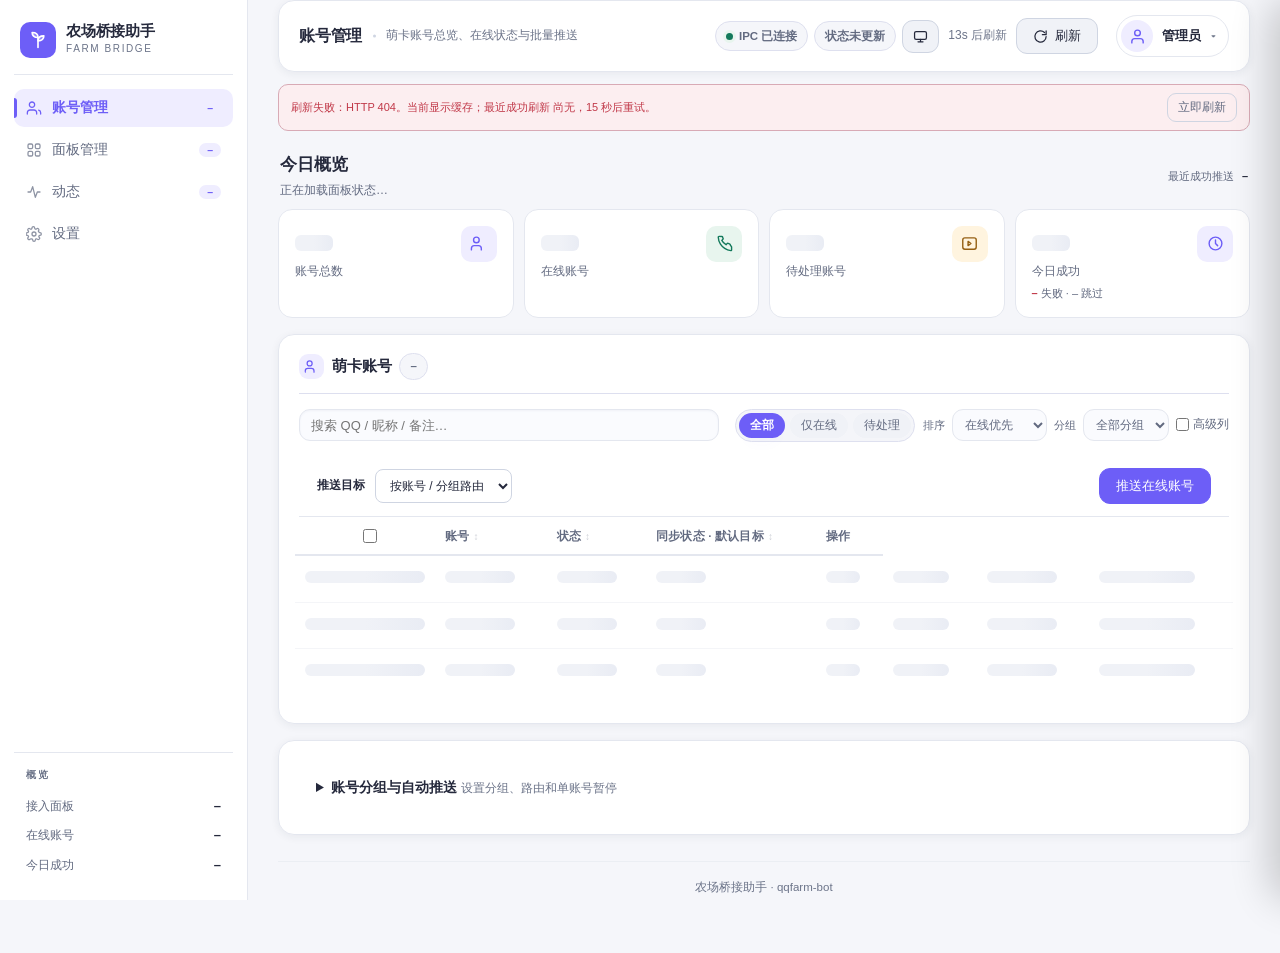
==== web/index.html @ cc26f5da "perf: release v3.8.4 faster bundled admin and deferred rendering" ====
<!DOCTYPE html>
<html lang="zh-CN">
<head>
<meta charset="UTF-8">
<meta name="viewport" content="width=device-width, initial-scale=1.0">
<title>农场桥接助手 · 管理端</title>
<script>
(function () {
  var KEY = 'mengka-admin-theme'
  var saved = localStorage.getItem(KEY) || 'auto'
  var dark = saved === 'dark' || (saved === 'auto' && matchMedia('(prefers-color-scheme: dark)').matches)
  document.documentElement.dataset.theme = dark ? 'dark' : 'light'
  document.documentElement.dataset.mode = saved
})()
</script>
<script>
// Start the first read while the rest of the interface is parsed. Keep failures
// handled until the normal loading UI is ready to display them.
window.__adminInitialState=fetch('api/state?h=60',{cache:'no-store',signal:AbortSignal.timeout(20000)})
 .then(async response=>{if(!response.ok)throw Error('HTTP '+response.status);const data=await response.json();if(data.error)throw Error(data.error);return{data}})
 .catch(error=>({error:error.message}));
</script>
<style>
/* 3.7.24 样式层重构：由 3.7.23 的 724 条规则实例去重合并为 541 条唯一规则，
   级联敏感对已按分段策略保留相对顺序，渲染结果与旧版逐属性一致。 */
:root {--accent:#c7355d; --accent-2:#a92849; --accent-3:#e66085; --violet:#6250d8; --ok:#0d7355; --warn:#8f5c10; --err:#c42f45; --blue:#1b67b0; --accent-glow:rgba(199,53,93,.26); --accent-glow-strong:rgba(199,53,93,.32); --ring:rgba(98,80,216,.55); --on-brand:#fff; --switch-on-knob:#fff; --card-highlight:rgba(255,255,255,.9); --brand-grad:linear-gradient(135deg,#4f7cff,#7c5cff); --brand-glow:rgba(79,124,255,.55); --r:14px; color-scheme:dark; accent-color:var(--accent); --tabbar:0px}
  :root[data-theme='dark'] {--bg:#0b0a10; --bg2:#111017; --card:#16141e; --card2:#1d1a27; --hover:#262231; --line:#2a2635; --line2:#3a3448; --text:#f2eff7; --muted:#a39baf; --faint:#8b8399; --accent:#ff6b8f; --accent-2:#e94f78; --accent-3:#ffa3b8; --violet:#9c8cff; --ok:#38d6a4; --warn:#f2b45c; --err:#ff6678; --blue:#5aa9ff; --accent-soft:rgba(255,107,143,.14); --violet-soft:rgba(156,140,255,.14); --ok-soft:rgba(56,214,164,.13); --warn-soft:rgba(242,180,92,.14); --err-soft:rgba(255,102,120,.13); --blue-soft:rgba(90,169,255,.13); --row-hover:rgba(255,255,255,.03); --head-glow1:rgba(255,107,143,.12); --head-glow2:rgba(156,140,255,.10); --accent-glow:rgba(255,107,143,.35); --accent-glow-strong:rgba(255,107,143,.42); --ring:rgba(156,140,255,.55); --on-brand:#1a1018; --switch-on-knob:#1a1018; --card-highlight:rgba(255,255,255,.05); --card-grad:linear-gradient(180deg,#1a1824 0,var(--card) 130px); --shadow:0 1px 0 rgba(255,255,255,.04) inset, 0 22px 48px -26px rgba(0,0,0,.85); --avatar-shadow:0 2px 10px rgba(0,0,0,.4); color-scheme:dark}
  :root[data-theme='light'] {--bg:#f7f3f4; --bg2:#fff; --card:#fff; --card2:#f4eff1; --hover:#ede6ea; --line:#e9e1e5; --line2:#d9ced3; --text:#27222d; --muted:#625a69; --faint:#706876; --accent:#c7355d; --accent-2:#a92849; --accent-3:#e66085; --violet:#6250d8; --ok:#0d7355; --warn:#8f5c10; --err:#c42f45; --blue:#1b67b0; --accent-soft:rgba(199,53,93,.10); --violet-soft:rgba(98,80,216,.10); --ok-soft:rgba(13,115,85,.11); --warn-soft:rgba(143,92,16,.13); --err-soft:rgba(196,47,69,.10); --blue-soft:rgba(27,103,176,.10); --row-hover:rgba(39,34,45,.028); --head-glow1:rgba(199,53,93,.075); --head-glow2:rgba(98,80,216,.065); --accent-glow:rgba(199,53,93,.26); --accent-glow-strong:rgba(199,53,93,.32); --ring:rgba(98,80,216,.55); --on-brand:#fff; --switch-on-knob:#fff; --card-highlight:rgba(255,255,255,.9); --card-grad:linear-gradient(180deg,#fff 0,#fdfbfc 100%); --shadow:0 1px 2px rgba(52,32,44,.05), 0 18px 42px -24px rgba(52,32,44,.30); --avatar-shadow:0 2px 8px rgba(77,51,66,.18); color-scheme:light}
  * {box-sizing:border-box; margin:0; padding:0}
  body {background:radial-gradient(1100px 560px at 92% -12%, var(--head-glow1), transparent 62%),
      radial-gradient(860px 480px at -10% 0%, var(--head-glow2), transparent 58%),
      linear-gradient(180deg, var(--bg) 0%, color-mix(in srgb, var(--bg) 72%, var(--bg2)) 60%, var(--bg2) 150%); color:var(--text); font:14px/1.65 -apple-system,"PingFang SC","Microsoft YaHei","Segoe UI",sans-serif; min-height:100vh; transition:background .25s, color .25s; letter-spacing:0; font-family:"Inter","SF Pro Text",-apple-system,BlinkMacSystemFont,"PingFang SC","Microsoft YaHei","Segoe UI",sans-serif; -webkit-font-smoothing:antialiased; text-rendering:optimizeLegibility; overflow-x:clip}
  ::-webkit-scrollbar {width:9px; height:9px}
  ::-webkit-scrollbar-thumb {background:var(--line2); border-radius:999px; border:2px solid var(--bg)}
  :focus-visible {outline:2px solid var(--violet); outline-offset:2px; border-radius:6px; outline-color:var(--ring)}
  .wrap {max-width:1180px; margin:0 auto; padding:0 22px 40px}
  html {scroll-behavior:smooth}
@keyframes rise { from { opacity:0; transform:translateY(10px);} to {opacity:1; transform:none;} }


  header {animation:rise .4s ease both; display:flex; align-items:center; gap:14px; flex-wrap:wrap; position:relative; top:0; z-index:20; margin:0 -22px; padding:13px 22px; background:color-mix(in srgb, var(--bg) 78%, transparent); backdrop-filter:blur(12px); -webkit-backdrop-filter:blur(12px); border-bottom:1px solid var(--line); min-height:72px}
  .stat {animation:rise .45s ease both; background:linear-gradient(160deg,var(--card),var(--bg2)); border:1px solid var(--line); border-radius:var(--r); padding:15px 18px; display:flex; align-items:center; gap:13px; transition:transform .15s,border-color .15s,box-shadow .15s}
  .stat:nth-child(1) {animation-delay:.05s}
  .stat:nth-child(2) {animation-delay:.12s}
  .stat:nth-child(3) {animation-delay:.19s}
  .stat:nth-child(4) {animation-delay:.26s}
  .logo {width:44px; height:44px; border-radius:13px; flex:none; background:var(--brand-grad); display:grid; place-items:center; color:var(--on-brand); box-shadow:inset 0 1px 0 rgba(255,255,255,.22), 0 6px 18px var(--brand-glow); position:relative}
  .logo svg {width:24px; height:24px}
  .title-block {flex:1; min-width:220px}
  .title-block h1 {font-size:19px; font-weight:700; display:flex; align-items:center; gap:9px; flex-wrap:wrap; letter-spacing:.2px}
  .title-block .sub {color:var(--muted); font-size:12px; margin-top:1px}
  .badge {font-size:11.5px; font-weight:600; padding:3px 10px; border-radius:999px; background:color-mix(in srgb, var(--card2) 66%, transparent); border:1px solid var(--line); color:var(--muted); display:inline-flex; align-items:center; gap:6px; border-color:color-mix(in srgb,var(--line2) 72%,transparent)}
  .dot {width:7px; height:7px; border-radius:50%; flex:none}
  .dot.on {background:var(--ok); box-shadow:0 0 0 3px var(--ok-soft)}
  .dot.off {background:var(--err); box-shadow:0 0 0 3px var(--err-soft)}
  .dot.mid {background:var(--warn); box-shadow:0 0 0 3px var(--warn-soft)}
  .head-actions {display:flex; gap:9px; align-items:center; flex-wrap:wrap; margin-left:auto}
  .countdown {color:var(--faint); font-size:12px; min-width:56px; text-align:right; font-variant-numeric:tabular-nums}
  .updated {color:var(--faint); font-size:11.5px; font-weight:400}
  .push-stat {font-size:11.5px; font-weight:600; color:var(--ok); background:var(--ok-soft); border-radius:999px; padding:2px 9px}
  .push-stat.has-err {color:var(--warn); background:var(--warn-soft)}
  .btn {display:inline-flex; align-items:center; gap:7px; background:var(--card2); color:var(--text); border:1px solid var(--line2); border-radius:10px; padding:8px 15px; cursor:pointer; font-size:13px; font-weight:500; transition:border-color .15s,background .15s,transform .05s; text-decoration:none}
  .btn:hover {border-color:var(--accent); background:var(--hover)}
  .btn:active {transform:translateY(1px)}
  .btn:disabled {opacity:.45; cursor:not-allowed}
  .btn.primary {background:linear-gradient(135deg, var(--accent), var(--accent-2)); border-color:transparent; color:var(--on-brand); box-shadow:inset 0 1px 0 rgba(255,255,255,.20), 0 6px 18px var(--accent-glow)}
  .btn.primary:hover {filter:brightness(1.06)}
  .btn.icon-only {padding:8px 10px}
  .btn svg {width:15px; height:15px; flex:none}
  .spin {display:inline-block; animation:rot 1s linear infinite}
@keyframes rot { to{transform:rotate(360deg);} }


  .stats {display:flex; grid-template-columns:repeat(4,1fr); gap:0; margin-top:6px; align-items:stretch; background:var(--card); border:1px solid var(--line); border-radius:var(--r); box-shadow:var(--shadow); padding:4px; overflow:hidden}
  .stat:hover {transform:translateY(-2px); border-color:var(--line2); box-shadow:var(--shadow)}
  .stat .ico {width:34px; height:34px; border-radius:10px; display:grid; place-items:center; flex:none; transition:transform .18s ease}
  .stat .ico svg {width:17px; height:17px}
  .ico.rose {background:linear-gradient(135deg, var(--accent-soft), color-mix(in srgb, var(--accent) 4%, transparent)); color:var(--accent)}
  .ico.violet {background:linear-gradient(135deg, var(--violet-soft), color-mix(in srgb, var(--violet) 4%, transparent)); color:var(--violet)}
  .ico.green {background:linear-gradient(135deg, var(--ok-soft), color-mix(in srgb, var(--ok) 4%, transparent)); color:var(--ok)}
  .ico.amber {background:linear-gradient(135deg, var(--warn-soft), color-mix(in srgb, var(--warn) 4%, transparent)); color:var(--warn)}
  .stat .num {font-size:22px; font-weight:700; line-height:1.2; font-variant-numeric:tabular-nums; letter-spacing:-.5px}
  .stat .num:empty::before {content:""; display:inline-block; width:38px; height:16px; border-radius:6px; vertical-align:middle; background:linear-gradient(90deg,var(--card2) 25%,var(--hover) 50%,var(--card2) 75%); background-size:200% 100%; animation:shine 1.2s infinite}
  .stat .lbl {color:var(--muted); font-size:11.5px}
  .stat .body {flex:1; min-width:0}
  .donut {--size:42px; position:relative; width:var(--size); height:var(--size); flex:none}
  .donut svg {width:var(--size); height:var(--size); transform:rotate(-90deg)}
  .donut circle {fill:none; stroke-width:5}
  .donut .ring {stroke:var(--line)}
  .donut .val {stroke:var(--ok); stroke-linecap:round; transition:stroke-dashoffset .6s ease}
  .donut .pct {position:absolute; inset:0; display:grid; place-items:center; font-size:10.5px; font-weight:700}
  .tabs {display:flex; gap:6px; margin:20px 0 18px; background:var(--card2); padding:5px; border-radius:13px; border:1px solid var(--line); overflow-x:auto; position:sticky; top:0; z-index:15; box-shadow:0 8px 20px color-mix(in srgb,var(--bg) 72%,transparent)}
  .tab {flex:1; min-width:112px; display:inline-flex; align-items:center; justify-content:center; gap:8px; padding:9px 14px; border-radius:10px; cursor:pointer; color:var(--muted); font-size:13.5px; font-weight:500; border:none; background:transparent; white-space:nowrap; transition:.15s}
  .tab:hover {color:var(--text); background:color-mix(in srgb, var(--card) 58%, transparent)}
  .tab.active {background:var(--card); color:var(--accent); font-weight:600; box-shadow:0 1px 2px rgba(0,0,0,.06), 0 10px 20px -12px var(--accent-glow)}
  .tab .cnt {font-size:11px; background:var(--accent-soft); color:var(--accent); border-radius:999px; padding:0 7px; font-weight:700}
  .tab-panel {display:none; min-height:240px}
  .tab-panel.active {display:block; animation:rise .3s ease both}
  .tab-panel .stats {margin-top:0; margin-bottom:16px}
  .panel-grid {display:grid; grid-template-columns:repeat(auto-fill,minmax(360px,1fr)); gap:14px}
  .panel-card {border:1px solid var(--line); border-radius:18px; padding:16px 18px; background:var(--bg2); transition:border-color .15s, box-shadow .15s; position:relative; overflow:hidden}
  .panel-card:hover {box-shadow:var(--shadow)}
  .panel-card.active {border-color:var(--accent); box-shadow:0 0 0 1px var(--accent-soft) inset, 0 10px 26px color-mix(in srgb, var(--accent) 12%, transparent)}
  .panel-accs {display:flex; align-items:center; gap:8px; margin-top:11px; min-width:0}
  .panel-accs-label {flex:none; font-size:11px; color:var(--faint); letter-spacing:.02em}
  .panel-accs-scroll {display:flex; gap:6px; overflow-x:auto; min-width:0; padding-bottom:0; scrollbar-width:thin; flex-wrap:wrap; overflow:visible; row-gap:6px}
  .panel-accs-scroll::-webkit-scrollbar {height:4px}
  .panel-accs-scroll .pill {flex:none; white-space:nowrap; max-width:100%; overflow:hidden; text-overflow:ellipsis}
  .panel-actions {margin-top:13px; padding-top:11px; border-top:1px solid color-mix(in srgb,var(--line) 72%,transparent); display:flex; align-items:center; gap:6px; flex-wrap:wrap; row-gap:8px}
  .panel-actions-gap {flex:1}
  .panel-actions .mini-btn.danger:hover {color:var(--err); border-color:var(--err); background:var(--err-soft)}

@media (max-width:640px) {
  .panel-actions-gap {display:none}
  .panel-actions .mini-btn {flex:1 1 auto; justify-content:center}
  .panel-check {margin-left:0; width:100%}
  .panel-accs {align-items:flex-start}
  .panel-accs-label {padding-top:4px}
}

  .diag-item {display:flex; align-items:center; gap:10px; padding:9px 6px; border-bottom:1px solid color-mix(in srgb,var(--line) 55%,transparent); flex-wrap:wrap}
  .diag-item:last-child {border-bottom:none}
  .diag-item .faint {margin-left:auto}
  .card {background:var(--card); border:1px solid var(--line); border-radius:var(--r); padding:18px 20px; box-shadow:var(--shadow)}
  .card+.card {margin-top:16px}
  .card-head {display:flex; align-items:center; justify-content:space-between; gap:10px; margin-bottom:13px; flex-wrap:wrap; padding-bottom:12px; border-bottom:1px solid color-mix(in srgb,var(--line) 68%,transparent)}
  .card-head h2 {font-size:15px; font-weight:600; display:flex; align-items:center; gap:8px; letter-spacing:-.15px}
  .card-head h2 svg {width:16px; height:16px; color:var(--accent)}
  .head-right {display:inline-flex; align-items:center; gap:8px; flex-wrap:wrap}
  .faint {color:var(--faint); font-size:12px}
  .btn-compact {padding:7px 14px}
  .hint {margin-top:12px}
  .hint-row {display:flex; align-items:center; gap:8px; flex-wrap:wrap; margin-top:12px}
  .retry-hint {margin:-4px 0 12px}
  .sub-note {font-size:11px; margin-top:5px}
  .dw-msg {flex:1; min-width:0; word-break:break-all}
  .dw-broadcast {margin-top:8px; width:100%; justify-content:center}
  .diagAct {margin-left:auto}
  .card-head h2 .faint {font-weight:400}
  .table-wrap {overflow-x:auto; margin:0 -4px}
  .account-cards {display:none; flex-direction:column; gap:10px; margin-top:2px}
  .acc-card {border:1px solid var(--line); border-radius:16px; background:var(--bg2); padding:14px 16px}
  .acc-card.online {box-shadow:inset 3px 0 0 var(--ok)}
  .acc-head {display:flex; gap:10px; align-items:flex-start}
  .acc-id {flex:1; min-width:0; display:flex; flex-direction:column; gap:2px}
  .acc-id .nick {font-weight:600; display:flex; align-items:center; gap:7px; flex-wrap:wrap}
  .acc-inst {margin-top:10px; padding-top:9px; border-top:1px dashed var(--line); display:flex; flex-direction:column; gap:7px}
  .acc-row {display:flex; align-items:center; gap:7px; flex-wrap:wrap}
  .acc-row .mini-btn {margin-left:auto}
  .acc-meta {color:var(--faint); font-size:11.5px}
  table {width:100%; border-collapse:collapse; font-size:13px}
  th {text-align:left; padding:10px; color:var(--muted); font-weight:600; font-size:11.5px; white-space:nowrap; border-bottom:1px solid var(--line); letter-spacing:.02em}
  td {padding:12px 10px; border-bottom:1px solid color-mix(in srgb,var(--line) 55%,transparent); white-space:nowrap; vertical-align:middle; border-bottom-color:color-mix(in srgb, var(--line) 42%, transparent)}
  tbody tr {transition:background .15s ease}
  tbody tr:hover {background:color-mix(in srgb, var(--accent) 4%, var(--row-hover))}
  tbody tr:last-child td {border-bottom:none}
  tr.group-online td:first-child {box-shadow:inset 3px 0 0 var(--ok)}
  .qq-copy {cursor:pointer}
  .qq-copy:hover {color:var(--violet)}
  .who {display:flex; align-items:center; gap:10px; cursor:pointer}
  .avatar {width:32px; height:32px; border-radius:10px; flex:none; display:grid; place-items:center; font-weight:700; font-size:13px; color:var(--on-brand); background:linear-gradient(135deg,var(--violet),var(--accent)); box-shadow:var(--avatar-shadow)}
  .who .nick {font-weight:600; line-height:1.3}
  .who .qq {color:var(--faint); font-size:11.5px; font-variant-numeric:tabular-nums}
  .timeline-more {display:flex; justify-content:center; padding:12px 0 2px}
  .drawer-mask {position:fixed; inset:0; background:rgba(18,10,16,.45); opacity:0; pointer-events:none; transition:opacity .2s; z-index:60}
  .drawer-mask.show {opacity:1; pointer-events:auto; backdrop-filter:blur(2px)}
  .drawer {position:fixed; top:0; right:0; height:100%; width:min(430px,94vw); background:var(--card); border-left:1px solid var(--line); box-shadow:-18px 0 40px rgba(0,0,0,.2); transform:translateX(102%); transition:transform .24s cubic-bezier(.2,.8,.3,1); z-index:61; display:flex; flex-direction:column; border-radius:20px 0 0 20px}
  .drawer.show {transform:none}
  .drawer-head {display:flex; gap:11px; align-items:center; padding:16px 18px; border-bottom:1px solid var(--line); background:var(--card2)}
  .drawer-title {min-width:0}
  .drawer-title .nick {font-weight:600; font-size:14.5px; white-space:nowrap; overflow:hidden; text-overflow:ellipsis}
  .drawer-close {margin-left:auto; background:transparent; border:none; color:var(--faint); font-size:14px; cursor:pointer; padding:6px; border-radius:8px}
  .drawer-close:hover {color:var(--text); background:var(--hover)}
  .drawer-body {padding:16px 18px 30px; overflow:auto; flex:1}
  .dw-sec {margin-bottom:18px}
  .dw-sec h3 {font-size:11.5px; color:var(--faint); font-weight:500; margin-bottom:6px; letter-spacing:.04em; display:flex; align-items:center; gap:6px}
  .dw-item {display:flex; align-items:center; gap:8px; padding:8px 0; border-bottom:1px dashed var(--line); font-size:12.5px; flex-wrap:wrap}
  .dw-item:last-child {border-bottom:none}
  .dw-item .faint {margin-left:auto}
  .acc-card .acc-head {cursor:pointer}
  .remark {display:inline-flex; align-items:center; gap:5px; max-width:150px}
  .remark .txt {overflow:hidden; text-overflow:ellipsis; max-width:120px}
  .remark .add {color:var(--faint); cursor:pointer; font-size:12px}
  .remark .add:hover {color:var(--violet)}
  .remark svg {width:12px; height:12px; color:var(--faint); cursor:pointer; flex:none}
  .remark svg:hover {color:var(--violet)}
  .remark input {width:120px; background:var(--bg2); border:1px solid var(--violet); border-radius:7px; color:var(--text); padding:3px 7px; font-size:12px; outline:none}
  .remark .ok {color:var(--ok)}
  .remark .no {color:var(--err)}
  .pill {display:inline-flex; align-items:center; gap:5px; font-size:12px; padding:2.5px 9px; border-radius:999px; font-weight:500; line-height:1.35}
  .pill .dot {width:6px; height:6px; border-radius:50%; background:currentColor}
  .pill svg {width:12px; height:12px; flex:none}
  .pill.g {color:var(--ok); background:var(--ok-soft)}
  .pill.r {color:var(--err); background:var(--err-soft)}
  .pill.y {color:var(--warn); background:var(--warn-soft); box-shadow:inset 0 0 0 1px color-mix(in srgb, var(--warn) 18%, transparent)}
  .pill.b {color:var(--blue); background:var(--blue-soft); box-shadow:inset 0 0 0 1px color-mix(in srgb, var(--blue) 16%, transparent)}
  .pill.n {color:var(--muted); background:var(--card2); box-shadow:inset 0 0 0 1px color-mix(in srgb, var(--line) 70%, transparent)}
  .mini-btn {display:inline-flex; align-items:center; gap:5px; background:transparent; color:var(--muted); border:1px solid var(--line2); border-radius:8px; padding:5px 10px; font-size:12px; cursor:pointer; transition:.15s}
  .mini-btn:hover:not(:disabled) {color:var(--accent); border-color:var(--accent); background:var(--accent-soft)}
  .mini-btn:disabled {opacity:.5; cursor:wait}
  .mini-btn svg {width:13px; height:13px; flex:none}
  .empty {text-align:center; padding:32px 12px; color:var(--faint)}
  .empty svg {width:34px; height:34px; margin-bottom:8px; opacity:.5; animation:float 3s ease-in-out infinite}
  .notice {display:flex; align-items:center; gap:11px; padding:11px 15px; border-radius:12px; margin-bottom:14px; background:var(--warn-soft); border:1px solid color-mix(in srgb,var(--warn) 34%,transparent); color:var(--warn); font-size:13px; flex-wrap:wrap}
  .notice svg {width:16px; height:16px; flex:none}
  .notice .mini-btn {margin-left:auto; color:var(--warn); border-color:color-mix(in srgb,var(--warn) 45%,transparent)}
  .notice .mini-btn:hover {color:var(--warn); background:var(--warn-soft); border-color:var(--warn)}
  #farmState {cursor:pointer}
  #farmState:hover {border-color:var(--accent)}
  #alertBadge {display:none; cursor:pointer; color:var(--err); background:var(--err-soft); border-color:color-mix(in srgb, var(--err) 26%, transparent)}
  #alertBadge.show {display:inline-flex}
@keyframes float { 0%,100%{transform:translateY(0)}50%{transform:translateY(-5px)} }


  .err-text {color:var(--err); font-size:12px; margin-top:10px; white-space:pre-wrap}
  tr.group-start td {border-top:1px solid color-mix(in srgb, var(--accent) 26%, var(--line))}
  .agg {display:inline-flex; gap:4px; align-items:center; margin-left:2px}
  .agg .pill {padding:1px 7px; font-size:11px}
  .timeline {display:flex; flex-direction:column; gap:2px; margin:0 -4px}
  .tl-day {color:var(--faint); font-size:11px; font-weight:600; letter-spacing:.05em; padding:10px 4px 4px}
  .tl-item {display:flex; gap:10px; padding:7px 6px; border-radius:9px; align-items:flex-start; position:relative}
  .tl-item:hover {background:var(--row-hover)}
  .tl-ico {width:26px; height:26px; border-radius:8px; display:grid; place-items:center; flex:none; margin-top:1px}
  .tl-ico svg {width:14px; height:14px}
  .tl-ico.push {background:var(--accent-soft); color:var(--accent)}
  .tl-ico.online {background:var(--ok-soft); color:var(--ok)}
  .tl-ico.offline {background:var(--err-soft); color:var(--err)}
  .tl-ico.panel {background:var(--blue-soft); color:var(--blue)}
  .hist-filters {display:inline-flex; gap:2px; background:var(--card2); border:1px solid var(--line); border-radius:999px; padding:2px}
  .hf-btn {border:none; background:transparent; color:var(--muted); font-size:12px; padding:4px 11px; border-radius:999px; cursor:pointer; font-weight:500; transition:.15s}
  .hf-btn:hover {color:var(--text)}
  .hf-btn.active {background:var(--accent-soft); color:var(--accent); font-weight:600}
  .tl-body {flex:1; min-width:0}
  .tl-msg {font-size:12.5px; line-height:1.45; word-break:break-all}
  .tl-time {color:var(--faint); font-size:11px}
  .search {background:var(--bg2); border:1px solid var(--line); color:var(--text); border-radius:9px; padding:6px 11px; font-size:12.5px; width:190px; outline:none; transition:border-color .15s}
  .acc-filter {display:inline-flex; gap:5px; margin-left:auto; padding:3px; border:1px solid var(--line); border-radius:999px; background:var(--card2)}
  .account-controls .checkall {display:none; align-items:center; gap:5px; font-size:12px; color:var(--muted); cursor:pointer; white-space:nowrap}
  .account-controls .checkall input {width:14px; height:14px; accent-color:var(--accent); cursor:pointer}
  .sort-select {background:var(--bg2); border:1px solid var(--line); color:var(--muted); border-radius:9px; padding:5px 8px; font-size:12px; outline:none; cursor:pointer}
  .sort-select:hover {color:var(--text); border-color:var(--line2)}
  .chip {background:var(--card2); border:1px solid var(--line); color:var(--muted); border-radius:999px; padding:4px 12px; font-size:12px; cursor:pointer; transition:.15s}
  .chip:hover {color:var(--text); border-color:var(--line2)}
  .chip.active {color:var(--on-brand); border-color:transparent; background:var(--accent); font-weight:600; box-shadow:0 8px 18px -10px var(--accent-glow)}
  .skeleton td {color:transparent}
  .skeleton .bar {display:inline-block; height:12px; border-radius:6px; background:linear-gradient(90deg,var(--card2) 25%,var(--hover) 50%,var(--card2) 75%); background-size:200% 100%; animation:shine 1.2s infinite}
  .sk-bar {display:inline-block; height:12px; border-radius:6px; background:linear-gradient(90deg,var(--card2) 25%,var(--hover) 50%,var(--card2) 75%); background-size:200% 100%; animation:shine 1.2s infinite}
  .bar,.sk-bar {width:var(--w,96px)}
  .sk-avatar {width:32px; height:32px; border-radius:10px}
  .sk-body {flex:1}
  .sk-sub {margin-top:7px}
@keyframes shine { to{background-position:-200% 0} }


  .panel-top {display:flex; align-items:flex-start; gap:9px}
  .panel-heading {flex:1; min-width:0}
  .panel-name {font-weight:600; font-size:13.5px; display:flex; align-items:center; gap:7px; flex-wrap:wrap; min-width:0}
  .panel-title {font-size:14px}
  .mode-chip {font-size:10.5px; padding:1px 7px}
  .panel-url {color:var(--faint); font-size:11.5px; overflow:hidden; text-overflow:ellipsis; white-space:nowrap; max-width:100%; margin-top:3px; cursor:pointer; transition:color .15s}
  .panel-url:hover {color:var(--violet)}
  .star {background:none; border:none; cursor:pointer; color:var(--faint); padding:2px; display:grid}
  .star svg {width:16px; height:16px}
  .star.on {color:var(--warn)}
  .panel-meta {display:flex; align-items:center; gap:7px; margin-top:10px; flex-wrap:wrap}
  .panel-check {display:inline-flex; align-items:center; gap:6px; font-size:12px; color:var(--muted); cursor:pointer; margin-left:auto}
  .status-chip {display:inline-flex; align-items:center; gap:5px; font-size:11.5px; padding:2px 9px; border-radius:999px}
  .status-chip.ok {color:var(--ok); background:var(--ok-soft)}
  .status-chip.err {color:var(--err); background:var(--err-soft)}
  .status-chip svg {width:12px; height:12px}
  .panel-form {border:1px solid var(--line); border-radius:20px; padding:18px; margin-top:14px; display:flex; flex-wrap:wrap; gap:12px; position:fixed; left:50%; top:50%; transform:translate(-50%,-46%) scale(.98); width:min(560px,calc(100vw - 32px)); max-height:calc(100vh - 40px); overflow:auto; margin:0; background:var(--card-grad,var(--card)); box-shadow:var(--shadow); z-index:71; opacity:0; visibility:hidden; transition:opacity .18s,transform .18s,visibility .18s}
  .panel-form.show {display:flex; opacity:1; visibility:visible; transform:translate(-50%,-50%) scale(1)}
  .panel-form .row {flex:1 1 100%; display:grid; grid-template-columns:92px 1fr; gap:10px; align-items:center}
  .panel-form .row.hide {display:none}
  .panel-form label {color:var(--muted); font-size:12px}
  .panel-form select {background:var(--bg2); color:var(--text); border:1px solid var(--line); border-radius:9px; padding:8px 11px; width:100%; font-size:13px; outline:none; cursor:pointer}
  .panel-form .btns {width:100%; display:flex; justify-content:flex-end; gap:8px; margin-top:2px}
  .form {display:grid; grid-template-columns:118px 1fr; gap:12px 14px; align-items:center}
  .form label {color:var(--muted); font-size:12.5px}
  .form .field {display:flex; flex-direction:column; gap:3px}
  .form .field small {color:var(--faint); font-size:11px}
  input[type=text],input[type=number],input[type=password],input[type=url] {background:var(--bg2); color:var(--text); border:1px solid var(--line); border-radius:9px; padding:8px 11px; width:100%; font-size:13px; outline:none; transition:border-color .15s}
  .switch {position:relative; width:42px; height:23px; display:inline-block}
  .switch input {position:absolute; inset:0; width:100%; height:100%; margin:0; opacity:0; cursor:pointer; z-index:2}
  .switch input:focus-visible+i {outline:2px solid var(--violet); outline-offset:2px}
  .switch i {position:absolute; inset:0; background:var(--line); border-radius:999px; transition:.2s; cursor:pointer}
  .switch i::after {content:""; position:absolute; width:17px; height:17px; border-radius:50%; background:#fff; top:3px; left:3px; transition:.2s; box-shadow:0 1px 4px rgba(0,0,0,.35)}
  .switch input:checked+i {background:var(--accent)}
  .switch input:checked+i::after {left:22px; background:var(--switch-on-knob)}
  .save-row {grid-column:1/-1; display:flex; justify-content:flex-end; margin-top:6px; position:sticky; bottom:0; z-index:5; padding:12px 0 2px; background:linear-gradient(180deg,transparent,var(--card) 38%); border-top:1px solid var(--line)}
  footer {margin-top:26px; color:var(--faint); font-size:11.5px; text-align:center; padding-top:16px; border-top:1px solid color-mix(in srgb,var(--line) 55%,transparent)}
  footer code {background:var(--card2); padding:1px 7px; border-radius:6px; font-size:11px}
  #toast {position:fixed; right:22px; bottom:22px; display:none; align-items:center; gap:9px; overflow:hidden; background:var(--card2); border:1px solid var(--line2); border-radius:14px; padding:11px 20px 13px; font-size:13px; z-index:90; box-shadow:var(--shadow); opacity:0; transform:translateY(10px); transition:opacity .18s, transform .18s; max-width:min(420px, 88vw)}
  #toast.show {display:flex; opacity:1; transform:translateY(0)}
  #toast svg {width:16px; height:16px; flex:none}
  #toast.ok svg {color:var(--ok)}
  #toast.err svg {color:var(--err)}
  #toast::after {content:""; position:absolute; left:0; bottom:0; height:2.5px; width:100%; background:linear-gradient(90deg,var(--accent),var(--accent-3),var(--violet)); transform-origin:left; animation:shrink 2.8s linear forwards}
@keyframes shrink { to{transform:scaleX(0)} }


  ::selection {background:var(--accent-soft); color:var(--text)}
  ::-webkit-scrollbar-thumb:hover {background:color-mix(in srgb,var(--accent) 40%,var(--line2))}
  header::after {content:""; position:absolute; left:0; right:0; bottom:-1px; height:1px; background:linear-gradient(90deg,transparent,var(--accent),var(--violet),transparent); opacity:.42; display:none}
  .logo::after {content:""; position:absolute; inset:-7px; border-radius:19px; z-index:-1; background:linear-gradient(135deg,var(--accent),var(--violet)); filter:blur(15px); opacity:.3; display:none}
  .tab {position:relative}
  .tab.active::after {content:""; position:absolute; left:50%; transform:translateX(-50%); bottom:3px; width:20px; height:2px; border-radius:2px; background:linear-gradient(90deg,var(--accent),var(--violet)); display:none}
  .card-head h2 svg {width:15px; height:15px; padding:5px; box-sizing:content-box; border-radius:9px; background:var(--accent-soft)}
  .stat:hover .ico {transform:scale(1.07)}
  thead th {background:color-mix(in srgb,var(--card2) 60%,transparent)}
  .tl-item::before {content:""; position:absolute; left:18px; top:33px; bottom:-3px; width:1px; background:linear-gradient(var(--line2),transparent)}
  .tl-item:last-child::before {display:none}
  .empty svg {padding:12px; box-sizing:content-box; border-radius:50%; background:var(--card2); border:1px dashed var(--line2); opacity:.85}
  .panel-card::before {content:""; position:absolute; left:0; right:0; top:0; height:2px; background:linear-gradient(90deg,var(--accent),var(--accent-3),var(--violet)); opacity:0; transition:opacity .2s}
  .panel-card:hover::before,.panel-card.active::before {opacity:.85}
  .dw-sec h3::before {content:""; width:3px; height:11px; border-radius:2px; background:linear-gradient(var(--accent),var(--violet))}
  .dw-item {border-radius:8px; padding-left:6px; padding-right:6px; transition:background .12s}
  .dw-item:hover {background:var(--row-hover)}
  .who .nick {max-width:170px; overflow:hidden; text-overflow:ellipsis; white-space:nowrap}
  .c-level,.c-social {text-align:center; font-variant-numeric:tabular-nums}
  .mini-btn:active:not(:disabled),.btn:active {transform:translateY(1px)}
  .chip:active {transform:scale(.97)}
  .chip:focus-visible,.mini-btn:focus-visible,.tab:focus-visible {outline-color:var(--accent); outline-offset:1px}
  .err-text:not(:empty) {margin-top:12px; padding:10px 12px; border-radius:10px; line-height:1.5; background:var(--err-soft); border:1px solid color-mix(in srgb,var(--err) 30%,transparent); color:var(--err); font-size:12.5px}
  #toastIcon {width:22px; height:22px; border-radius:50%; display:grid; place-items:center; flex:none}
  #toastIcon svg {width:14px; height:14px}
  #toast.ok #toastIcon {background:var(--ok-soft)}
  #toast.err #toastIcon {background:var(--err-soft)}
  body.no-scroll {overflow:hidden}
  .drawer-close {padding:8px 9px; font-size:15px; line-height:1}
  .stat {flex:1; min-width:0; border:none; background:none; box-shadow:none; padding:9px 14px; border-radius:0; animation:none}
  .stat + .stat {border-left:1px solid var(--line)}
  .stat:hover {transform:none; box-shadow:none; border-color:transparent; background:var(--row-hover)}
  .stats .donut {--size:36px}

@media (max-width:1023px) {
  .table-wrap {display:none}
  .account-cards {display:grid; grid-template-columns:repeat(auto-fill,minmax(300px,1fr)); gap:12px}
  .account-controls .checkall {display:inline-flex}
}

@media (max-width:640px) {
  .stats {flex-wrap:wrap; padding:2px}
  .stat {flex:1 1 50%; padding:10px 12px}
  .stat + .stat {border-left:none}
  .stat:nth-child(even) {border-left:1px solid var(--line)}
  .stat:nth-child(n+3) {border-top:1px solid var(--line)}
}

  .c-check {width:34px; padding-right:0; text-align:center}
  .c-check input {accent-color:var(--accent); width:14px; height:14px; cursor:pointer; vertical-align:middle}
  .acc-inst .rowCheck {width:14px; height:14px; accent-color:var(--accent); cursor:pointer; vertical-align:middle}
  .bulk-bar {display:none; align-items:center; gap:6px; margin-left:auto; padding:3px 9px; border-radius:999px; background:var(--accent-soft)}
  .bulk-bar.show {display:flex}
  .bulk-bar #bulkCount {font-size:12px; font-weight:600; color:var(--accent)}
  .bulk-bar + .acc-filter {margin-left:6px}

@media (max-width:640px) {
  .bulk-bar {order:6; margin-left:0; width:100%; justify-content:space-between}
  .bulk-bar + .acc-filter {margin-left:auto}
}

  .dw-remark-form {display:flex; gap:6px; width:100%}
  .dw-remark-form input {flex:1; min-width:0; background:var(--bg2); border:1px solid var(--line2); color:var(--text); border-radius:8px; padding:5px 9px; font-size:12.5px; outline:none}
@media (max-width:960px) {
  .stats {grid-template-columns:repeat(2,1fr)}
}

@media (max-width:640px) {
  .btn-t {display:none}
  .btn {padding:8px 11px}
  .sub {display:none}
  .title-block h1 {font-size:16.5px}
  .table-wrap {display:none}
  .account-cards {display:flex; gap:10px}
  th,td {padding:8px 7px}
  .tab {min-width:84px; padding:8px 6px; font-size:12.5px; gap:5px}
  .mini-btn {padding:7px 11px; min-height:30px}
  .drawer-close {padding:9px 10px}
  .form {grid-template-columns:1fr; gap:5px}
  .form label {margin-top:8px}
  .save-row .btn {width:100%; justify-content:center}
  .panel-grid {grid-template-columns:1fr}
  .who .nick {max-width:104px; overflow:hidden; text-overflow:ellipsis}
}

@media (max-width:560px) {
  body {padding:0 0 30px}
  .wrap {padding:0 14px 30px}
  header {padding-top:16px}
  .stats {grid-template-columns:1fr 1fr; gap:10px}
  .stat {padding:12px 14px}
  .card {padding:15px; border-radius:12px}
  .search {width:130px}
  .countdown,.updated {display:none}
}

  .wrap {position:relative}
  .title-block h1 {line-height:1.35}
  .head-actions .badge {min-height:30px}
  .card {overflow:hidden; background:var(--card-grad); border-color:color-mix(in srgb, var(--line) 86%, var(--accent) 14%); box-shadow:var(--shadow), inset 0 1px 0 var(--card-highlight); border-radius:18px; padding:18px 20px}
  .card-head h2 .updated {margin-left:2px}
  .acc-filter .chip {border-color:transparent; padding:3px 10px}
  .acc-filter .chip.active {border-color:transparent}
  .sort-select, .search {height:32px}
  .search {box-shadow:inset 0 1px 2px color-mix(in srgb,var(--line) 40%,transparent); background:color-mix(in srgb, var(--bg2) 86%, transparent)}
  .panel-card, .acc-card {box-shadow:0 2px 10px color-mix(in srgb,var(--line) 24%,transparent)}
  .panel-card:hover, .acc-card:hover {border-color:color-mix(in srgb,var(--accent) 45%,var(--line))}
  .form input, .panel-form input {box-shadow:inset 0 1px 2px color-mix(in srgb,var(--line) 35%,transparent)}

@media (max-width:960px) {
  header {position:relative}
  .tabs {top:0}
}

@media (max-width:640px) {
  header {min-height:0; gap:10px; margin-left:0; margin-right:0; padding:16px 0 12px}
  .head-actions {width:100%; margin-left:0; display:flex; flex-direction:column; align-items:stretch; gap:10px}
  .head-actions .badge {flex:1; justify-content:center}
  .head-actions .btn {flex:0 0 auto}
  .tabs {position:fixed; margin-top:12px; box-shadow:0 -8px 24px rgba(0,0,0,.16); left:0; right:0; bottom:0; top:auto; margin:0; border-radius:0; border-width:1px 0 0; padding:6px 6px calc(6px + env(safe-area-inset-bottom)); z-index:45; background:color-mix(in srgb,var(--card) 96%,transparent); -webkit-backdrop-filter:blur(12px); backdrop-filter:blur(12px)}
  .card-head {align-items:flex-start}
  .card-head h2 {width:100%}
  .acc-filter {order:3; margin-left:0}
  .sort-select {order:4}
  .search {order:5; flex:1; min-width:130px}
}

@media (max-width:420px) {
  .wrap {padding-left:10px; padding-right:10px}
  .logo {width:40px; height:40px}
  .title-block {min-width:0}
  .title-block h1 {font-size:15px}
  .head-actions .badge {font-size:11px; padding-left:7px; padding-right:7px}
  .tabs {margin-left:-2px; margin-right:-2px}
  .tab {min-width:76px}
}

@media (prefers-reduced-motion: reduce) {
  *,*::before,*::after {animation-duration:.01ms !important; animation-iteration-count:1 !important; transition-duration:.01ms !important}
}

  .logo {box-shadow:none; border-radius:14px}
  .logo::after, header::after {display:none}
  .head-status, .head-controls {display:flex; align-items:center; gap:9px; flex-wrap:wrap}
  #btnPushAll .btn-t {display:inline}
  #stLastPush {overflow-wrap:anywhere}
  .account-toolbar {margin-bottom:14px}
  .account-heading {margin-bottom:12px}
  .account-heading h2 {width:auto; flex-wrap:wrap}
  .account-heading .updated {display:inline}
  .account-controls {display:flex; gap:10px; align-items:center; flex-wrap:wrap}
  .account-controls .search {order:0; flex:1; min-width:180px; width:auto; max-width:420px}
  .account-controls .acc-filter {order:0; margin-left:auto}
  .account-controls .sort-select {order:0}
  .account-toolbar .bulk-bar {margin:12px 0 0; padding:9px 12px; width:100%; border-radius:10px; flex-wrap:wrap; justify-content:flex-start}
  .account-toolbar #bulkCount {margin-right:auto}
  .sr-only {position:absolute; width:1px; height:1px; padding:0; margin:-1px; overflow:hidden; clip:rect(0,0,0,0); white-space:nowrap; border:0}
  #cfg {grid-template-columns:repeat(2, minmax(0, 1fr)); gap:16px; max-width:none; align-items:start}
  .settings-group {min-width:0; display:grid; grid-template-columns:118px minmax(0,1fr); gap:12px 14px; align-items:center; padding:16px; border:1px solid var(--line); border-radius:12px}
  .settings-group legend {padding:0 7px; font-size:14px; font-weight:600; color:var(--text)}
  .settings-tools {margin-top:22px; padding-top:18px; border-top:1px solid var(--line)}
  .settings-tools h3 {font-size:14px; font-weight:600; margin-bottom:10px}
  .settings-instance {overflow-wrap:anywhere}

@media (max-width:820px) {
  .account-cards .remark, .account-cards .acc-meta {display:none}
}

@media (max-width:640px) {
  .head-status, .head-controls {width:100%}
  .head-status .badge {flex:1; justify-content:center}
  .head-controls {justify-content:flex-end}
  .head-controls #btnTheme {margin-right:auto}
  .account-heading {align-items:center}
  .account-heading h2 {width:auto}
  .account-heading .head-right {margin-left:auto}
  .account-controls .search {flex-basis:100%; max-width:none; min-width:0}
  .account-controls .acc-filter {margin-left:0}
  .account-controls .sort-select {margin-left:auto; max-width:48%}
  .settings-group {grid-template-columns:minmax(90px,118px) minmax(0,1fr); padding:12px; gap:12px 10px}
  .settings-group label {margin-top:0}
  .settings-group .field {min-width:0}
  .stats {gap:0}
  .stat {gap:8px; padding:10px}
  .stat .ico {width:28px; height:28px}
  .stats .donut {display:none}
}

  .stats {background:none; box-shadow:none; display:grid; grid-template-columns:repeat(4, minmax(0,1fr)); gap:12px; padding:0; border:none; border-radius:0; overflow:visible}
  .btn.primary:hover {filter:brightness(1.05); box-shadow:inset 0 1px 0 rgba(255,255,255,.24), 0 8px 22px var(--accent-glow-strong)}
  .panel-card, .acc-card {border-color:color-mix(in srgb, var(--line) 92%, var(--accent) 8%); box-shadow:0 2px 12px color-mix(in srgb, var(--line) 22%, transparent), inset 0 1px 0 var(--card-highlight)}
  .panel-card:hover, .acc-card:hover {border-color:color-mix(in srgb, var(--accent) 50%, var(--line)); box-shadow:var(--shadow), inset 0 1px 0 var(--card-highlight); transform:translateY(-2px)}
  .badge, .hist-filters, .acc-filter, .tabs {border-color:color-mix(in srgb, var(--line) 95%, var(--accent) 5%)}
  .stat + .stat {border-left-color:color-mix(in srgb, var(--line) 95%, var(--accent) 5%)}
  .card-head {border-bottom-color:color-mix(in srgb, var(--line) 94%, var(--accent) 6%); margin-bottom:15px; padding-bottom:13px}
  .card-head h2 svg {background:linear-gradient(135deg, var(--accent-soft), var(--violet-soft)); color:var(--accent)}
  .status-chip.ok, .pill.g {box-shadow:inset 0 0 0 1px color-mix(in srgb, var(--ok) 16%, transparent)}
  .status-chip.err, .pill.r {box-shadow:inset 0 0 0 1px color-mix(in srgb, var(--err) 18%, transparent)}
  ::selection {background:color-mix(in srgb, var(--accent) 22%, transparent); color:var(--text)}
  input:-webkit-autofill, input:-webkit-autofill:hover, input:-webkit-autofill:focus {-webkit-text-fill-color:var(--text); -webkit-box-shadow:0 0 0 1000px var(--bg2) inset; caret-color:var(--text)}
  .stat[data-stat] {cursor:pointer; color:#fff; border:none; min-height:112px; align-items:flex-start; position:relative; overflow:hidden; padding:18px 20px}
  .stat[data-stat] .num {transition:color .15s; font-size:27px; color:#fff}
  .stat[data-stat]:hover .num, .stat[data-stat]:focus-visible .num {color:var(--accent)}
  .stat[data-stat]:focus-visible {outline:2px solid var(--ring); outline-offset:2px}
  th.sortable {cursor:pointer; user-select:none; white-space:nowrap}
  th.sortable:hover {color:var(--text)}
  th.sortable .sort-ind {display:inline-block; margin-left:4px; opacity:.32; font-size:10px; transition:opacity .15s}
  th.sortable:hover .sort-ind {opacity:.7}
  th.sortable.on {color:var(--accent)}
  th.sortable.on .sort-ind {opacity:1}

@media (min-width:821px) {
  .table-wrap {max-height:min(72vh,760px); overflow:auto}
  .table-wrap thead th {position:sticky; top:0; z-index:3; background:var(--card); box-shadow:inset 0 -1px 0 var(--line)}
}

  .modal-mask {position:fixed; inset:0; background:rgba(14,9,18,.5); -webkit-backdrop-filter:blur(2px); backdrop-filter:blur(2px); opacity:0; visibility:hidden; transition:opacity .18s,visibility .18s; z-index:70}
  .modal-mask.show {opacity:1; visibility:visible}
  .panel-form .pf-head {width:100%; display:flex; align-items:center; justify-content:space-between}
  .panel-form .pf-head h3 {font-size:15px; font-weight:700}
  .panel-form .pf-hint {width:100%; color:var(--faint); font-size:11.5px; line-height:1.55}
  .panel-spark {display:inline-flex; align-items:center; gap:5px}
  .panel-spark svg {width:64px; height:18px; overflow:visible}
  .panel-spark .sp-line {fill:none; stroke:var(--ok); stroke-width:1.6; stroke-linejoin:round; stroke-linecap:round}
  .panel-spark .sp-area {fill:var(--ok-soft)}
  .panel-spark .sp-ms {font-size:10.5px; color:var(--faint); font-variant-numeric:tabular-nums}
  .tl-item.clickable {cursor:pointer; border-radius:10px}
  .tl-item.clickable:hover {background:var(--row-hover)}
  .tl-item.clickable .tl-msg::after {content:' ↗'; color:var(--faint); font-size:11px}
  .save-row .dirty {color:var(--warn); font-size:12px; margin-right:auto; display:none; align-items:center; gap:6px}
  .save-row.dirty-on .dirty {display:inline-flex}

@media (max-width:640px) {
  :root {--tabbar:calc(74px + env(safe-area-inset-bottom))}
  .tab {min-width:0; flex:1; flex-direction:column; gap:3px; padding:7px 4px; font-size:11.5px; border-radius:9px}
  .tab .cnt {font-size:10px}
  body {padding-bottom:var(--tabbar)}
  .wrap {padding-bottom:calc(var(--tabbar) + 18px)}
  .save-row {bottom:var(--tabbar)}
  #ipcState {display:none}
}

  :root {--r:18px}
  header {position:relative; top:auto; margin:12px 0 0; padding:13px 16px; border:1px solid color-mix(in srgb, var(--line) 84%, transparent); border-radius:18px; background:color-mix(in srgb, var(--card) 74%, transparent); -webkit-backdrop-filter:blur(18px) saturate(1.3); backdrop-filter:blur(18px) saturate(1.3); box-shadow:var(--shadow)}
  .title-block h1 {font-size:18px; font-weight:700; letter-spacing:-.2px}
  .head-actions .btn {border-radius:11px}
  .tabs {position:sticky; top:10px; z-index:25; margin:18px 0 20px; padding:4px; gap:4px; border:1px solid var(--line); border-radius:999px; background:color-mix(in srgb, var(--card2) 78%, transparent); -webkit-backdrop-filter:blur(14px) saturate(1.2); backdrop-filter:blur(14px) saturate(1.2); box-shadow:inset 0 1px 2px color-mix(in srgb, var(--line) 36%, transparent), var(--shadow)}
  .tab {border-radius:999px; padding:8px 16px; font-size:13px; font-weight:500}
  .tab .cnt {padding:1px 8px; font-size:10.5px; border-radius:999px}
  .stat {padding:16px 18px; border:1px solid color-mix(in srgb, var(--line) 90%, var(--accent) 10%); border-radius:16px; background:var(--card-grad); box-shadow:var(--shadow); transition:transform .2s ease, border-color .2s ease, box-shadow .2s ease}
  .stat:hover {transform:translateY(-3px); background:var(--card-grad); border-color:color-mix(in srgb, var(--accent) 38%, var(--line)); box-shadow:0 24px 46px -28px color-mix(in srgb, var(--accent) 42%, transparent), var(--shadow)}
  .stat .ico {width:38px; height:38px; border-radius:12px; box-shadow:inset 0 0 0 1px color-mix(in srgb, currentColor 14%, transparent)}
  .panel-card, .acc-card {border-radius:16px; transition:transform .18s ease, border-color .18s ease, box-shadow .18s ease}
  .settings-group {border-radius:14px}
  .table-wrap thead th {background:var(--card)}
  .btn {border-radius:11px; padding:8px 16px; font-weight:600; transition:border-color .15s, background .15s, transform .15s, box-shadow .15s}
  .btn.primary {background:linear-gradient(135deg, var(--accent) 0%, var(--violet) 100%); box-shadow:inset 0 1px 0 rgba(255,255,255,.18), 0 10px 22px -10px var(--accent-glow)}
  .mini-btn {border-radius:9px}
  .search, .sort-select, input[type=text], input[type=number], input[type=password], input[type=url] {border-radius:11px}
  .acc-filter {background:color-mix(in srgb, var(--card2) 72%, transparent)}
  .chip {border-radius:999px; font-weight:500}

@media (max-width: 960px) {
  .stats {grid-template-columns:repeat(2, minmax(0,1fr))}
}

@media (max-width: 640px) {
  header {margin-top:10px; padding:14px; border-radius:16px}
  .title-block h1 {font-size:16.5px}
  .stats {grid-template-columns:1fr 1fr; gap:10px}
  .stat {padding:13px 14px; border-radius:15px; box-shadow:none}
  .stat .num {font-size:19px}
  .tabs {position:fixed; left:0; right:0; top:auto; bottom:0; z-index:45; margin:0; padding:6px 6px calc(6px + env(safe-area-inset-bottom)); border-width:1px 0 0; border-radius:0; box-shadow:0 -10px 30px rgba(0,0,0,.18)}
  .tab {border-radius:10px; padding:7px 4px; font-size:11.5px}
  .tab.active {background:var(--accent-soft); box-shadow:none}
  body {padding-bottom:var(--tabbar)}
  .wrap {padding-bottom:calc(var(--tabbar) + 18px)}
}

  .tab-ico {width:16px; height:16px; flex:none; opacity:.72; transition:opacity .15s}
  .tab.active .tab-ico {opacity:1}
  .card, .panel-card, .acc-card, .settings-group {background:var(--card-grad); border-color:color-mix(in srgb, var(--line) 88%, var(--accent) 12%); box-shadow:var(--shadow), inset 0 1px 0 var(--card-highlight)}
  .btn:hover {transform:translateY(-1px)}
  .btn:active {transform:translateY(0)}
  .btn.primary:hover {box-shadow:inset 0 1px 0 rgba(255,255,255,.22), 0 16px 28px -12px var(--accent-glow-strong)}
  input:focus, select:focus, textarea:focus {border-color:color-mix(in srgb, var(--accent) 52%, var(--line)); box-shadow:0 0 0 3px color-mix(in srgb, var(--accent) 13%, transparent)}
  .stat .num {font-variant-numeric:tabular-nums}

@media (min-width: 1024px) {
  body {padding-left:248px}
  .wrap {max-width:1240px; padding:0 30px 56px}
  .tabs {position:fixed; inset:0 auto 0 0; top:0; left:0; right:auto; bottom:0; width:248px; height:100vh; display:flex; flex-direction:column; align-items:stretch; justify-content:flex-start; gap:4px; margin:0; padding:18px 14px; border:none; border-right:1px solid var(--line); border-radius:0; overflow:visible; box-shadow:none; background:var(--card); -webkit-backdrop-filter:none; backdrop-filter:none}
  .tabs::before {content:"WORKSPACE"; display:none; padding:2px 12px 14px; color:var(--faint); font-size:10px; font-weight:700; letter-spacing:.18em}
  .tab {position:relative; flex:none; width:100%; justify-content:flex-start; gap:10px; padding:10px 12px; border-radius:11px; font-size:13.5px; font-weight:500; text-align:left; color:var(--muted)}
  .tab:hover {background:var(--row-hover); color:var(--text)}
  .tab.active {color:var(--violet); background:color-mix(in srgb, var(--violet) 12%, transparent); box-shadow:none}
  .tab.active::before {content:""; position:absolute; left:0; top:50%; transform:translateY(-50%); width:3px; height:20px; border-radius:0 3px 3px 0; background:linear-gradient(180deg, var(--violet), var(--accent)); display:block}
  .tab .cnt {margin-left:auto}
  header {margin-top:22px; margin:0; padding:10px 20px; border:1px solid var(--line); border-radius:var(--r); background:color-mix(in srgb, var(--card) 86%, transparent); box-shadow:0 8px 26px -20px rgba(77,51,66,.4)}
}

@media (min-width:641px) and (max-width:1023px) {
  .tab {gap:7px}
}

@media (max-width: 640px) {
  .tab {position:relative; gap:2px}
  .tab-ico {width:19px; height:19px}
  .tab .cnt {position:absolute; top:3px; right:9px; font-size:9.5px; padding:0 5px}
  .btn.primary {box-shadow:inset 0 1px 0 rgba(255,255,255,.18), 0 8px 18px -12px var(--accent-glow)}
}

  .side-brand, .crumb, .avatar {display:none}
  .greet {display:flex; align-items:center; gap:16px; flex-wrap:wrap; margin:16px 0 0; padding:18px 22px; border-radius:16px; border:1px solid var(--line); background:linear-gradient(120deg, color-mix(in srgb, var(--blue) 9%, var(--card)), color-mix(in srgb, var(--violet) 12%, var(--card))); animation:rise .4s ease both}
  .greet .g-av {width:48px; height:48px; border-radius:50%; flex:none; display:grid; place-items:center; background:var(--brand-grad); color:#fff; font-weight:700; font-size:17px; box-shadow:inset 0 1px 0 rgba(255,255,255,.22), 0 8px 20px -8px rgba(79,124,255,.6)}
  .greet .g-main {flex:1 1 240px; min-width:0}
  .greet .g-hi {font-size:17px; font-weight:650; letter-spacing:-.2px}
  .greet .g-sub {color:var(--muted); font-size:12.5px; margin-top:2px}
  .greet .g-nums {display:flex; gap:28px; flex-wrap:wrap}
  .greet .g-nums div {display:flex; flex-direction:column; align-items:flex-start; line-height:1.25}
  .greet .g-nums b {font-size:20px; font-variant-numeric:tabular-nums}
  .greet .g-nums span {color:var(--muted); font-size:11.5px}
  .stat[data-stat='all'] {background:linear-gradient(135deg, #ff6a8a 0%, #ff8f5c 100%); --g1:#f4657f; --g2:#f98d5b}
  .stat[data-stat='online'] {background:linear-gradient(135deg, #7c5cff 0%, #a78bfa 100%); --g1:#6d5ae6; --g2:#a184f2}
  .stat[data-stat='pending'] {background:linear-gradient(135deg, #2f7bff 0%, #59b6ff 100%); --g1:#2c6ee0; --g2:#58a8f0}
  .stat[data-stat='activity'] {background:linear-gradient(135deg, #ff9d4d 0%, #ff6d5c 100%); --g1:#f2913f; --g2:#ef6a58}
  .stat[data-stat]::after {content:""; position:absolute; right:-34px; bottom:-46px; width:132px; height:132px; border-radius:50%; background:rgba(255,255,255,.10); pointer-events:none}
  .stat[data-stat] .body {flex:1; min-width:0; position:relative; z-index:1}
  .stat[data-stat] .lbl {color:rgba(255,255,255,.84)}
  .stat[data-stat] .ico {position:absolute; right:16px; top:16px; z-index:1; width:34px; height:34px; border-radius:10px; color:#fff; background:rgba(255,255,255,.2); box-shadow:none}
  .stat[data-stat] .ico svg {width:17px; height:17px}
  .stat[data-stat] .donut {display:none}
  .stat[data-stat]:hover {transform:translateY(-3px); box-shadow:0 18px 34px -18px rgba(20,16,40,.45); border:none}
  .stat[data-stat]:hover .num {color:#fff}

@media (max-width: 640px) {
  .greet {padding:14px 16px; gap:12px; margin-top:12px; border-radius:14px}
  .greet .g-av {width:40px; height:40px; font-size:15px}
  .greet .g-hi {font-size:15px}
  .greet .g-nums {gap:20px; width:100%}
  .greet .g-nums b {font-size:17px}
  .stat[data-stat] {min-height:96px; padding:14px 15px}
  .stat[data-stat] .num {font-size:22px}
  .stat[data-stat] .ico {width:29px; height:29px; right:12px; top:12px}
  .stat[data-stat='activity'] {grid-column:1 / -1}
}

@media (min-width: 1024px) {
  .side-brand {display:flex; align-items:center; gap:10px; padding:4px 6px 16px; margin-bottom:10px; border-bottom:1px solid var(--line)}
  .side-brand .sb-logo {width:36px; height:36px; border-radius:10px; flex:none; display:grid; place-items:center; background:var(--brand-grad); color:#fff; box-shadow:inset 0 1px 0 rgba(255,255,255,.22), 0 6px 16px -8px rgba(79,124,255,.8)}
  .side-brand .sb-logo svg {width:20px; height:20px}
  .side-brand .sb-name {font-size:14.5px; font-weight:700; letter-spacing:-.2px; line-height:1.3}
  .side-brand .sb-sub {font-size:10px; color:var(--faint); letter-spacing:.16em}
  .tab {padding:10px 12px; border-radius:10px}
  .logo, .title-block {display:none}
  .crumb {display:flex; align-items:center; gap:11px; color:var(--muted); font-size:13px; min-width:0; overflow:hidden; white-space:nowrap; text-overflow:ellipsis; flex:1 1 auto}
  .crumb strong {color:var(--text); font-weight:650; font-size:15.5px; letter-spacing:-.2px}
  .head-actions {margin-left:auto; flex-wrap:wrap; gap:6px}
  .avatar {display:flex; align-items:center; gap:9px; padding-left:12px; margin-left:4px; border-left:1px solid var(--line)}
  .avatar .av {width:32px; height:32px; border-radius:50%; display:grid; place-items:center; background:linear-gradient(135deg, #ff8a5c, #ff5f8f); color:#fff; font-size:13px; font-weight:700}
  .avatar .an {font-size:12.5px; color:var(--muted)}
}

  .avatar .an {white-space:nowrap}

@media (min-width: 1024px) {
  .head-actions .avatar {flex:none; display:inline-flex; align-items:center; gap:9px; width:auto; height:auto; padding:4px 12px 4px 4px; margin-left:12px; border:1px solid var(--line); border-radius:999px; background:var(--card); transition:background .15s, border-color .15s, box-shadow .15s}
  .head-actions .avatar:hover {background:var(--hover); border-color:var(--line2); box-shadow:0 2px 10px rgba(0,0,0,.06)}
  .head-actions .avatar::after {content:"▾"; font-size:9px; color:var(--faint); margin-left:1px}
  .head-actions .avatar .av {width:32px; height:32px; min-width:32px; flex:none; border-radius:50%; display:grid; place-items:center; background:linear-gradient(140deg, #ff9a62, #ff5f8f); color:#fff; box-shadow:0 3px 9px -2px rgba(255,95,143,.55)}
  .head-actions .avatar .av svg {width:17px; height:17px}
  .head-actions .avatar .an {color:var(--text); font-weight:600; font-size:13px; line-height:1.2}
  .head-actions .avatar .an, .head-actions .avatar::after {white-space:nowrap}
}

@media (min-width: 1024px) and (max-width: 1279px) {
  .head-actions .avatar {padding:4px; gap:0; margin-left:8px}
  .head-actions .avatar .an, .head-actions .avatar::after {display:none}
}

@media (min-width: 1024px) {
  .head-status {flex:none; gap:6px}
}

@media (min-width: 1024px) and (max-width: 1279px) {
  .countdown {display:none}
  .head-status {gap:4px}
  .head-actions .badge {font-size:11px; padding:3px 7px}
}

  .panel-accs {align-items:flex-start}
  .panel-actions .mini-btn {white-space:nowrap}

@media (min-width: 1024px) {
  .panel-grid {grid-template-columns:repeat(auto-fill, minmax(min(100%, 520px), 1fr)); gap:18px}
}

  #cfg .settings-group {grid-template-columns:104px minmax(0, 1fr); align-content:start}
  #cfg .settings-group:last-of-type, #cfg .save-row {grid-column:1 / -1}

@media (max-width: 1023px) {
  #cfg {grid-template-columns:1fr}
}

  .btn,.card,.panel-card,.acc-card,.stat,.tab,.chip,.mini-btn,.pill,.search,.sort-select, input,select,textarea,.tl-item,.notice {transition-timing-function:cubic-bezier(.22,.75,.3,1)}
  .stat[data-stat] {background-image:linear-gradient(180deg, rgba(255,255,255,.17), rgba(255,255,255,0) 46%),
      linear-gradient(140deg, var(--g1) 0%, var(--g2) 100%); box-shadow:0 12px 26px -18px color-mix(in srgb, var(--g1) 72%, transparent)}
  .stat[data-stat]::before {content:""; position:absolute; left:-26px; bottom:-30px; width:104px; height:104px; border-radius:50%; border:1px solid rgba(255,255,255,.16); pointer-events:none}
  .stat[data-stat]::after {background:rgba(255,255,255,.08)}
  .stat[data-stat]:hover {box-shadow:0 22px 38px -18px color-mix(in srgb, var(--g1) 78%, transparent)}
  .stat[data-stat] .ico {background:rgba(255,255,255,.18)}
  .stat[data-stat] .num {font-weight:700}
  :root[data-theme='dark'] .stat[data-stat='all'] {--g1:#c84960; --g2:#cc6c3d}
  :root[data-theme='dark'] .stat[data-stat='online'] {--g1:#5847c4; --g2:#7d62d0}
  :root[data-theme='dark'] .stat[data-stat='pending'] {--g1:#2354b3; --g2:#3b7fc0}
  :root[data-theme='dark'] .stat[data-stat='activity'] {--g1:#c06f2a; --g2:#c7503f}

@media (min-width:821px) {
  .table-wrap thead th {box-shadow:inset 0 -1px 0 var(--line), 0 6px 12px -9px rgba(0,0,0,.35)}
}

  .empty svg {opacity:.62}
  .empty .faint {font-size:11.5px; line-height:1.7}
  .crumb-sub {display:none}

@media (min-width: 1024px) {
  .crumb .crumb-sub {display:inline; position:relative; padding-left:13px; color:var(--faint); font-size:12px; font-weight:400}
  .crumb .crumb-sub::before {content:""; position:absolute; left:0; top:50%; width:3px; height:3px; border-radius:50%; background:var(--line2); transform:translateY(-50%)}
}

  .side-foot {display:none}

@media (min-width: 1024px) {
  .side-foot {display:block; margin-top:auto; padding:14px 12px 2px; border-top:1px solid var(--line)}
  .side-foot .sf-title {font-size:10px; font-weight:700; letter-spacing:.16em; color:var(--faint); margin-bottom:7px}
  .side-foot .sf-row {display:flex; align-items:baseline; justify-content:space-between; gap:10px; padding:4px 0; font-size:12px; color:var(--muted)}
  .side-foot .sf-row b {color:var(--text); font-weight:650; font-size:13px; font-variant-numeric:tabular-nums}
  .side-foot .sf-row b.ok {color:var(--ok)}
  .side-foot .sf-row b.err {color:var(--err)}
}
</style>
<link rel="stylesheet" href="enhancements.css">
</head>
<body>
<div class="wrap">
  <header>
    <div class="logo">
      <svg viewBox="0 0 24 24" fill="none" stroke="currentColor" stroke-width="2" stroke-linecap="round" stroke-linejoin="round">
        <path d="M12 21V9"/><path d="M12 9C12 5 9 3 5 3c0 4 3 6 7 6z" fill="currentColor" fill-opacity=".25"/>
        <path d="M12 13c0-4 3-6 7-6 0 4-3 6-7 6z" fill="currentColor" fill-opacity=".25"/>
      </svg>
    </div>
    <div class="title-block">
      <h1>农场桥接助手 <span class="badge" id="ver">v–</span></h1>
      <div class="sub">萌卡账号农场 Code → qq-farm-bot 多面板自动推送与可视化管控</div>
    </div>
    <div class="crumb" aria-label="当前位置"><strong id="crumbNow">账号管理</strong><span class="crumb-sub" id="crumbSub"></span></div>
    <div class="head-actions">
      <div class="head-status">
      <span class="badge" id="ipcState"><span class="dot on"></span>IPC 已连接</span>
      <span class="badge" id="farmState" title="点击查看面板状态"><span class="dot mid"></span>面板检测中</span>
      <span class="badge" id="alertBadge" title="连续推送失败，点击查看面板"><span class="dot off"></span><span id="alertText">告警</span></span>
      </div>
      <div class="head-controls">
      <button class="btn icon-only" id="btnTheme" title="切换主题（自动 / 浅色 / 深色）"></button>
      <span class="countdown" id="countdown"></span>
      <button class="btn" id="btnReload" title="立即刷新">
        <svg viewBox="0 0 24 24" fill="none" stroke="currentColor" stroke-width="2" stroke-linecap="round"><path d="M21 12a9 9 0 1 1-2.64-6.36"/><path d="M21 3v6h-6"/></svg><span class="btn-t">刷新</span>
      </button>
      <button class="btn primary" id="btnPushAll" title="推送全部在线安卓账号到当前面板">
        <svg viewBox="0 0 24 24" fill="none" stroke="currentColor" stroke-width="2" stroke-linecap="round" stroke-linejoin="round"><path d="M12 19V5"/><path d="m5 12 7-7 7 7"/></svg>
        <span class="btn-t">推送全部</span>
      </button>
      </div>
      <div class="avatar" title="当前管理员" role="button" tabindex="0">
        <div class="av" aria-hidden="true"><svg viewBox="0 0 24 24" fill="none" stroke="currentColor" stroke-width="2" stroke-linecap="round" stroke-linejoin="round"><path d="M20 21v-2a4 4 0 0 0-4-4H8a4 4 0 0 0-4 4v2"/><circle cx="12" cy="7" r="4"/></svg></div><span class="an">管理员</span>
      </div>
    </div>
  </header>

  <nav class="tabs" id="tabs" role="tablist" aria-label="功能分区">
    <div class="side-brand">
      <div class="sb-logo">
        <svg viewBox="0 0 24 24" fill="none" stroke="currentColor" stroke-width="2" stroke-linecap="round" stroke-linejoin="round"><path d="M12 21V9"/><path d="M12 9C12 5 9 3 5 3c0 4 3 6 7 6z" fill="currentColor" fill-opacity=".28"/><path d="M12 13c0-4 3-6 7-6 0 4-3 6-7 6z" fill="currentColor" fill-opacity=".28"/></svg>
      </div>
      <div>
        <div class="sb-name">农场桥接助手</div>
        <div class="sb-sub">FARM BRIDGE</div>
      </div>
    </div>
    <button class="tab active" id="tab-accounts" role="tab" aria-selected="true" aria-controls="panel-accounts" data-tab="accounts">
      <svg class="tab-ico" viewBox="0 0 24 24" fill="none" stroke="currentColor" stroke-width="1.9" stroke-linecap="round" stroke-linejoin="round"><path d="M16 21v-2a4 4 0 0 0-4-4H6a4 4 0 0 0-4 4v2"/><circle cx="9" cy="7" r="4"/><path d="M22 21v-2a4 4 0 0 0-3-3.87"/></svg>
      <span>账号管理</span> <span class="cnt" id="tabCntAccounts">–</span></button>
    <button class="tab" id="tab-panels" role="tab" aria-selected="false" aria-controls="panel-panels" tabindex="-1" data-tab="panels">
      <svg class="tab-ico" viewBox="0 0 24 24" fill="none" stroke="currentColor" stroke-width="1.9" stroke-linecap="round" stroke-linejoin="round"><rect x="3" y="3" width="7" height="7" rx="2"/><rect x="14" y="3" width="7" height="7" rx="2"/><rect x="3" y="14" width="7" height="7" rx="2"/><rect x="14" y="14" width="7" height="7" rx="2"/></svg>
      <span>面板管理</span> <span class="cnt" id="tabCntPanels">–</span></button>
    <button class="tab" id="tab-activity" role="tab" aria-selected="false" aria-controls="panel-activity" tabindex="-1" data-tab="activity">
      <svg class="tab-ico" viewBox="0 0 24 24" fill="none" stroke="currentColor" stroke-width="1.9" stroke-linecap="round" stroke-linejoin="round"><path d="M3 12h4l3-8 4 16 3-8h4"/></svg>
      <span>动态</span> <span class="cnt" id="tabCntActivity">–</span></button>
    <button class="tab" id="tab-settings" role="tab" aria-selected="false" aria-controls="panel-settings" tabindex="-1" data-tab="settings">
      <svg class="tab-ico" viewBox="0 0 24 24" fill="none" stroke="currentColor" stroke-width="1.9" stroke-linecap="round" stroke-linejoin="round"><circle cx="12" cy="12" r="3"/><path d="M19.4 15a1.7 1.7 0 0 0 .34 1.87l.06.06a2 2 0 1 1-2.83 2.83l-.06-.06a1.7 1.7 0 0 0-1.87-.34 1.7 1.7 0 0 0-1 1.55V21a2 2 0 1 1-4 0v-.09A1.7 1.7 0 0 0 8 19.4a1.7 1.7 0 0 0-1.87.34l-.06.06a2 2 0 1 1-2.83-2.83l.06-.06A1.7 1.7 0 0 0 3.6 15a1.7 1.7 0 0 0-1.55-1H2a2 2 0 1 1 0-4h.09A1.7 1.7 0 0 0 3.6 9a1.7 1.7 0 0 0-.34-1.87l-.06-.06a2 2 0 1 1 2.83-2.83l.06.06A1.7 1.7 0 0 0 8 4.6h.09A1.7 1.7 0 0 0 9 3.05V3a2 2 0 1 1 4 0v.09a1.7 1.7 0 0 0 1 1.55 1.7 1.7 0 0 0 1.87-.34l.06-.06a2 2 0 1 1 2.83 2.83l-.06.06A1.7 1.7 0 0 0 19.4 9v.09a1.7 1.7 0 0 0 1.55 1H21a2 2 0 1 1 0 4h-.09a1.7 1.7 0 0 0-1.51 1z"/></svg>
      <span>设置</span></button>
    <div class="side-foot">
      <div class="sf-title">概览</div>
      <div class="sf-row"><span>接入面板</span><b id="sfPanels">–</b></div>
      <div class="sf-row"><span>在线账号</span><b id="sfOnline">–</b></div>
      <div class="sf-row"><span>今日成功</span><b id="sfPush">–</b></div>
    </div>
  </nav>

  <section class="tab-panel active" id="panel-accounts" role="tabpanel" aria-labelledby="tab-accounts" data-panel="accounts">
  <section class="greet" id="greet" aria-label="今日概览">
    <div class="g-main">
      <h2 class="g-hi" id="greetHi">今日概览</h2>
      <div class="g-sub" id="greetSub">正在加载面板状态…</div>
    </div>
    <div class="overview-recent"><span>最近成功推送</span><time id="stLastPush">–</time></div>
  </section>
  <div class="notice" id="noPanelNotice" style="display:none">
    <svg viewBox="0 0 24 24" fill="none" stroke="currentColor" stroke-width="2" stroke-linecap="round" stroke-linejoin="round"><path d="M12 9v4M12 17h.01"/><path d="M10.3 3.9 1.8 18a2 2 0 0 0 1.7 3h17a2 2 0 0 0 1.7-3L13.7 3.9a2 2 0 0 0-3.4 0z"/></svg>
    <span>还没有配置 面板管理，账号 Code 暂时无处推送</span>
    <button class="mini-btn" id="btnGoPanels">去添加面板 →</button>
  </div>
  <section class="stats">
    <div class="stat" data-stat="all" role="button" tabindex="0" title="查看全部账号"><div class="ico rose">
      <svg viewBox="0 0 24 24" fill="none" stroke="currentColor" stroke-width="2" stroke-linecap="round"><path d="M16 21v-2a4 4 0 0 0-4-4H6a4 4 0 0 0-4 4v2"/><circle cx="9" cy="7" r="4"/></svg></div>
      <div class="body"><div class="num" id="stAccounts"></div><div class="lbl">账号总数</div></div>
    </div>
    <div class="stat" data-stat="online" role="button" tabindex="0" title="筛选在线账号"><div class="ico green">
      <svg viewBox="0 0 24 24" fill="none" stroke="currentColor" stroke-width="2" stroke-linecap="round" stroke-linejoin="round"><path d="M22 16.92V21a1 1 0 0 1-1.09 1 19.8 19.8 0 0 1-8.63-3.07 19.5 19.5 0 0 1-6-6A19.8 19.8 0 0 1 3.2 3.1 1 1 0 0 1 4.2 2h4.09a1 1 0 0 1 1 .75c.12.72.37 1.42.72 2.06a1 1 0 0 1-.24 1.27l-1.6 1.6a16 16 0 0 0 6 6l1.6-1.6a1 1 0 0 1 1.27-.24c.64.35 1.34.6 2.06.72a1 1 0 0 1 .75 1z"/></svg></div>
      <div class="body"><div class="num" id="stOnline"></div><div class="lbl">在线账号</div></div>
      <div class="donut" title="在线占比">
        <svg viewBox="0 0 42 42"><circle class="ring" cx="21" cy="21" r="17"/><circle class="val" id="donutVal" cx="21" cy="21" r="17" stroke-dasharray="106.8" stroke-dashoffset="106.8"/></svg>
        <div class="pct" id="donutPct">–</div>
      </div>
    </div>
    <div class="stat" data-stat="pending" role="button" tabindex="0" title="筛选待处理账号"><div class="ico violet">
      <svg viewBox="0 0 24 24" fill="none" stroke="currentColor" stroke-width="2" stroke-linecap="round" stroke-linejoin="round"><rect x="2.5" y="4" width="19" height="16" rx="3"/><path d="m10 9 4 3-4 3z"/></svg></div>
      <div class="body"><div class="num" id="stPending"></div><div class="lbl">待处理账号</div></div>
    </div>
    <div class="stat" data-stat="activity" role="button" tabindex="0" title="查看推送动态"><div class="ico amber">
      <svg viewBox="0 0 24 24" fill="none" stroke="currentColor" stroke-width="2" stroke-linecap="round" stroke-linejoin="round"><circle cx="12" cy="12" r="9"/><path d="M12 7v5l3 3"/></svg></div>
      <div class="body"><div class="num" id="stTodaySuccess"></div><div class="lbl">今日成功</div><div class="stat-outcomes"><span id="stTodayFail">–</span> 失败 <span aria-hidden="true">·</span> <span id="stTodaySkipped">–</span> 跳过</div></div>
    </div>
  </section>

    <div class="card">
      <div class="account-toolbar">
        <div class="card-head account-heading">
          <h2>
            <svg viewBox="0 0 24 24" fill="none" stroke="currentColor" stroke-width="2" stroke-linecap="round"><path d="M16 21v-2a4 4 0 0 0-4-4H6a4 4 0 0 0-4 4v2"/><circle cx="9" cy="7" r="4"/></svg>
            萌卡账号 <span class="badge" id="accountCount">–</span>
          </h2>
          <div class="head-right"><span class="updated" id="updatedAt"></span></div>
        </div>
        <div class="account-controls">
        <label class="sr-only" for="search">搜索账号</label>
        <input class="search" id="search" type="text" placeholder="搜索 QQ / 昵称 / 备注…">
        <label class="checkall" title="全选可推送账号"><input type="checkbox" id="checkAllCards">全选</label>
        <div class="acc-filter">
          <button class="chip active" data-filter="all" aria-pressed="true">全部</button>
          <button class="chip" data-filter="online" aria-pressed="false">仅在线</button>
          <button class="chip" data-filter="pending" aria-pressed="false">待处理</button>
        </div>
        <label class="sr-only" for="accSort">账号排序</label>
        <select class="sort-select" id="accSort" title="账号排序">
          <option value="online">在线优先</option>
          <option value="name">昵称</option>
          <option value="level">等级最高</option>
          <option value="code">Code 最早</option>
          <option value="status">同步状态</option>
          <option value="social">好友数</option>
          <option value="proto">协议实例</option>
        </select>
        </div>
        <div class="bulk-bar" id="bulkBar">
          <span id="bulkCount">已选 0</span>
          <button class="mini-btn" id="bulkPush" type="button">推送选中</button>
          <button class="mini-btn" id="bulkBroadcast" type="button" title="把选中账号推送到全部已配置面板">推送到全部面板</button>
          <button class="mini-btn" id="bulkClear" type="button">取消</button>
        </div>
      </div>
      <div class="table-wrap">
        <table>
          <thead><tr><th scope="col" class="c-check"><label class="sr-only" for="checkAll">全选可推送账号</label><input type="checkbox" id="checkAll" title="全选可推送账号"></th><th scope="col" class="sortable" data-sort="name" title="点击按昵称排序">账号<span class="sort-ind">↕</span></th><th scope="col" class="c-proto sortable" data-sort="proto" title="点击按协议实例排序">协议实例<span class="sort-ind">↕</span></th><th scope="col" class="sortable" data-sort="online" title="点击按在线状态排序">状态<span class="sort-ind">↕</span></th><th scope="col" class="c-level sortable" data-sort="level" title="点击按等级排序">等级<span class="sort-ind">↕</span></th><th scope="col" class="c-social sortable" data-sort="social" title="点击按好友数排序">好友/群<span class="sort-ind">↕</span></th><th scope="col" class="sortable" data-sort="code" title="点击按同步状态排序">同步状态 · 默认目标<span class="sort-ind">↕</span></th><th scope="col">操作</th></tr></thead>
          <tbody id="accounts"></tbody>
        </table>
      </div>
      <div class="account-cards" id="accountCards"></div>
      <div class="err-text" id="accErr"></div>
    </div>
  </section>

  <section class="tab-panel" id="panel-panels" role="tabpanel" aria-labelledby="tab-panels" data-panel="panels">
    <div class="card">
      <div class="card-head">
        <h2><svg viewBox="0 0 24 24" fill="none" stroke="currentColor" stroke-width="2" stroke-linecap="round" stroke-linejoin="round"><rect x="2.5" y="4" width="19" height="16" rx="3"/><path d="m10 9 4 3-4 3z"/></svg>面板管理</h2>
        <div class="head-right">
        <button class="mini-btn" id="btnRepairNow" type="button" title="立即检查面板账号：已停止的补推、已推送过但缺失的补回路由目标面板">立即巡检</button>
        <button class="btn primary btn-compact" id="btnAddPanel">
          <svg viewBox="0 0 24 24" fill="none" stroke="currentColor" stroke-width="2" stroke-linecap="round"><path d="M12 5v14M5 12h14"/></svg>添加面板
        </button>
        </div>
      </div>
      <div class="faint retry-hint" id="retryHint"></div>
      <div class="panel-grid" id="panelList"></div>
      <div class="faint hint">★ 为当前推送目标（未设置账号或分组路由时使用此面板）<br>
        旧版 qq-farm-bot：填写访问 Code；qq-farm-bot-404：填管理员用户名密码，或直接粘贴面板左下角「我的 Token」。Token 随面板重启/退出登录失效，失效后重新粘贴即可。</div>
    </div>

    <div class="card">
      <div class="card-head">
        <h2><svg viewBox="0 0 24 24" fill="none" stroke="currentColor" stroke-width="2" stroke-linecap="round" stroke-linejoin="round"><path d="M22 11.08V12a10 10 0 1 1-5.93-9.14"/><path d="M22 4 12 14.01l-3-3"/></svg>诊断
          <span class="pill y" id="diagCount" style="display:none"></span>
        </h2>
        <button class="mini-btn" id="btnDiagAll" style="display:none">
          <svg viewBox="0 0 24 24" fill="none" stroke="currentColor" stroke-width="2" stroke-linecap="round" stroke-linejoin="round"><path d="M12 19V5"/><path d="m5 12 7-7 7 7"/></svg>一键处理
        </button>
      </div>
      <div id="diagList"></div>
      <div class="faint hint">对照萌卡实例与面板账号：未接入 / Code 过旧 / 面板账号已停止，支持逐项或一键处理</div>
    </div>
  </section>

  <section class="tab-panel" id="panel-activity" role="tabpanel" aria-labelledby="tab-activity" data-panel="activity">
    <div class="card">
      <div class="card-head">
        <h2><svg viewBox="0 0 24 24" fill="none" stroke="currentColor" stroke-width="2" stroke-linecap="round" stroke-linejoin="round"><path d="M3 12h4l3-9 4 18 3-9h4"/></svg>动态</h2>
        <div class="head-right">
          <div class="hist-filters" id="histFilters">
            <button class="hf-btn active" data-f="all" type="button" aria-pressed="true">全部</button>
            <button class="hf-btn" data-f="push" type="button" aria-pressed="false">推送</button>
            <button class="hf-btn" data-f="account" type="button" aria-pressed="false">账号</button>
            <button class="hf-btn" data-f="panel" type="button" aria-pressed="false">面板</button>
          </div>
          <button class="mini-btn" id="btnHistClear" type="button" title="清空动态流">清空</button>
          <span class="faint">最近 90 天，最多 10,000 条</span>
        </div>
      </div>
      <div class="timeline" id="timeline"></div>
      <div class="timeline-more" id="histMore" style="display:none">
        <button class="mini-btn" id="btnHistMore" type="button">加载更多</button>
      </div>
    </div>
  </section>

  <section class="tab-panel" id="panel-settings" role="tabpanel" aria-labelledby="tab-settings" data-panel="settings">
    <div class="card">
      <div class="card-head">
        <h2><svg viewBox="0 0 24 24" fill="none" stroke="currentColor" stroke-width="2" stroke-linecap="round" stroke-linejoin="round"><circle cx="12" cy="12" r="3"/><path d="M12 2v3M12 19v3M2 12h3M19 12h3M4.9 4.9l2.1 2.1M17 17l2.1 2.1M19.1 4.9 17 7M7 17l-2.1 2.1"/></svg>推送设置
          <span class="faint" id="cfgSummary"></span>
        </h2>
      </div>
      <form class="form" id="cfg" onsubmit="return false">
        <fieldset class="settings-group">
          <legend>基础设置 · 自动推送</legend>
          <label for="f_enabled">启用推送</label>
          <span class="switch"><input type="checkbox" id="f_enabled"><i></i></span>
          <label for="f_pushOnLogin">上线自动推送</label>
          <span class="switch"><input type="checkbox" id="f_pushOnLogin"><i></i></span>
          <label for="f_refreshMinutes">定时刷新（分钟）</label>
          <div class="field"><input type="number" id="f_refreshMinutes" min="0" step="5"><small>每 N 分钟重推一次；会重启运行中的会话，建议保持 0（低于 5 分钟按 5 分钟计）</small></div>
        </fieldset>
        <fieldset class="settings-group">
          <legend>高级设置 · 巡检与保鲜</legend>
          <label for="f_autoRepair">自动巡检</label>
          <span class="switch"><input type="checkbox" id="f_autoRepair"><i></i></span>
          <label for="f_repairMinutes">巡检间隔（分钟）</label>
          <div class="field"><input type="number" id="f_repairMinutes" min="5" max="1440"><small>每 N 分钟检查一次：面板里已停止的账号自动补推；已推送过但被删除的账号补回路由目标面板</small></div>
          <label for="f_staleHours">Code 保鲜（小时）</label>
          <div class="field"><input type="number" id="f_staleHours" min="0" max="168"><small>在线账号 Code 超过 N 小时自动重推一次（0 关闭）；仅重推已推送过的账号，不会新增</small></div>
        </fieldset>
        <fieldset class="settings-group">
          <legend>高级设置 · 失败告警</legend>
          <label for="f_alertFails">告警阈值</label>
          <div class="field"><input type="number" id="f_alertFails" min="1" max="10"><small>同一面板连续推送失败 N 次后触发告警；失败会自动按 30 秒 / 2 分钟 / 5 分钟重试，面板恢复后自动解除</small></div>
          <label for="f_webhook">Webhook</label>
          <div class="field"><input type="url" id="f_webhook" placeholder="https://example.com/hook"><small>可选。失败与恢复时向该地址 POST JSON（title / detail / level / text / time），适用于自定义机器人或中转服务</small></div>
        </fieldset>
        <div class="save-row" id="saveRow"><span class="dirty">● 有未保存的更改</span><button class="btn primary" id="btnSave">
          <svg viewBox="0 0 24 24" fill="none" stroke="currentColor" stroke-width="2" stroke-linecap="round" stroke-linejoin="round"><path d="M19 21H5a2 2 0 0 1-2-2V5a2 2 0 0 1 2-2h11l5 5v11a2 2 0 0 1-2 2z"/><path d="M17 21v-8H7v8M7 3v5h8"/></svg>保存设置</button></div>
      </form>
      <div class="faint hint" id="nextRun"></div>
      <section class="settings-tools" aria-labelledby="settingsToolsTitle">
      <h3 id="settingsToolsTitle">配置与诊断</h3>
      <div class="faint settings-instance">实例 <code id="fInstanceId">–</code> · 数据目录 <code id="fDataPath">–</code></div>
      <div class="hint-row">
        <button class="mini-btn" id="btnExport" type="button" title="导出状态快照（不含面板凭据与账号 Code），便于反馈问题">导出诊断包</button>
        <button class="mini-btn" id="btnCfgExport" type="button" title="导出推送配置（不含访问 Code）">导出配置</button>
        <button class="mini-btn" id="btnCfgImport" type="button" title="从 JSON 导入推送配置">导入配置</button>
        <button class="mini-btn" id="btnLogs" type="button" title="导出最近 300 行运行日志，便于排查">导出日志</button>
        <label class="sr-only" for="cfgFile">导入配置文件</label>
        <input type="file" id="cfgFile" accept="application/json,.json" style="display:none">
        <span class="faint">包含版本、配置（脱敏）、账号、面板状态与动态记录</span>
      </div>
      </section>
    </div>
  </section>

  <footer>农场桥接助手 · qqfarm-bot</footer>
</div>
<div id="toast" role="status" aria-live="polite"><span id="toastIcon"></span><span id="toastMsg"></span></div>

<div class="modal-mask" id="panelFormMask"></div>
<form class="panel-form" id="panelForm" onsubmit="return false" role="dialog" aria-modal="true" aria-labelledby="pfTitle">
  <div class="pf-head"><h3 id="pfTitle">面板配置</h3><button class="drawer-close" id="pfClose" type="button" title="关闭">✕</button></div>
  <div class="row"><label for="pf_label">名称</label><input type="text" id="pf_label" placeholder="FARM2"></div>
  <div class="row"><label for="pf_baseUrl">地址</label><input type="text" id="pf_baseUrl" placeholder="http://host:3007"></div>
  <div class="row"><label for="pf_authMode">认证方式</label>
    <select id="pf_authMode">
      <option value="auto">自动识别</option>
      <option value="admin">404 密码登录</option>
      <option value="token">404 我的 Token</option>
      <option value="code">旧版访问码</option>
    </select>
  </div>
  <div class="row" id="row_accessCode"><label for="pf_accessCode">访问 Code</label><input type="password" id="pf_accessCode" autocomplete="new-password" placeholder="旧版 qq-farm-bot 的访问 Code（编辑可留空保持不变）"></div>
  <div class="row" id="row_username"><label for="pf_username">404 用户名</label><input type="text" id="pf_username" autocomplete="username" spellcheck="false" placeholder="qq-farm-bot-404 管理员用户名；旧版面板留空"></div>
  <div class="row" id="row_password"><label for="pf_password">404 密码</label><input type="password" id="pf_password" autocomplete="new-password" placeholder="仅 404 版面板需要；编辑可留空保持不变"></div>
  <div class="row" id="row_token"><label for="pf_token">我的 Token</label><input type="password" id="pf_token" autocomplete="off" spellcheck="false" placeholder="粘贴面板左下角「我的 Token」；免密码直连"></div>
  <div class="pf-hint">旧版 qq-farm-bot 填访问 Code；qq-farm-bot-404 填用户名密码，或粘贴面板左下角「我的 Token」。Token 随面板重启/退出登录失效，失效后重新粘贴即可。</div>
  <div class="btns">
    <button class="mini-btn" id="pfCancel" type="button">取消</button>
    <button class="btn primary btn-compact" id="pfSave" type="button">保存</button>
  </div>
</form>

<div class="drawer-mask" id="drawerMask"></div>
<aside class="drawer" id="drawer" role="dialog" aria-modal="true" aria-labelledby="dwNick" aria-hidden="true">
  <div class="drawer-head">
    <div class="avatar" id="dwAvatar">?</div>
    <div class="drawer-title">
      <div class="nick" id="dwNick">–</div>
      <div class="qq" id="dwQQ">–</div>
    </div>
    <button class="drawer-close" id="dwClose" type="button" title="关闭">✕</button>
  </div>
  <div class="drawer-body" id="drawerBody"></div>
</aside>

<script>
const $ = id => document.getElementById(id)
/* 安全取值：任何节点缺失都不再抛错，杜绝刷新循环 */
const set = (id, fn) => { const el = $(id); if (el) fn(el) }
/* 仅在内容变化时写 DOM：轮询刷新不再整块重建，保留悬停态、滚动位置与行内编辑 */
const accountHTML = new WeakMap()
const setHTML = (id, html, after) => {
  const el = $(id); if (!el) return false
  const accountView=id==='accounts'||id==='accountCards'
  if(accountView&&accountHTML.get(el)===html) return false
  if (el.innerHTML === html){if(accountView)accountHTML.set(el,html);return false}
  if (el.contains(document.activeElement) && document.activeElement.matches('input,textarea')) return false
  el.innerHTML = html
  if(accountView)accountHTML.set(el,html)
  if (after) after(el)
  return true
}
const ICONS = {
  ok:'<svg viewBox="0 0 24 24" fill="none" stroke="currentColor" stroke-width="2.4" stroke-linecap="round" stroke-linejoin="round"><path d="M20 6 9 17l-5-5"/></svg>',
  err:'<svg viewBox="0 0 24 24" fill="none" stroke="currentColor" stroke-width="2.4" stroke-linecap="round"><circle cx="12" cy="12" r="9"/><path d="M15 9l-6 6M9 9l6 6"/></svg>',
  refresh:'<svg class="spin" viewBox="0 0 24 24" fill="none" stroke="currentColor" stroke-width="2" stroke-linecap="round"><path d="M21 12a9 9 0 1 1-2.64-6.36"/><path d="M21 3v6h-6"/></svg>',
  upload:'<svg viewBox="0 0 24 24" fill="none" stroke="currentColor" stroke-width="2" stroke-linecap="round" stroke-linejoin="round"><path d="M12 19V5"/><path d="m5 12 7-7 7 7"/></svg>',
  off:'<svg viewBox="0 0 24 24" fill="none" stroke="currentColor" stroke-width="2" stroke-linecap="round" stroke-linejoin="round"><circle cx="12" cy="12" r="9"/><path d="M5.6 5.6l12.8 12.8"/></svg>',
  sun:'<svg viewBox="0 0 24 24" fill="none" stroke="currentColor" stroke-width="2" stroke-linecap="round" stroke-linejoin="round"><circle cx="12" cy="12" r="4"/><path d="M12 2v2M12 20v2M4.9 4.9l1.4 1.4M17.7 17.7l1.4 1.4M2 12h2M20 12h2M4.9 19.1l1.4-1.4M17.7 6.3l1.4-1.4"/></svg>',
  moon:'<svg viewBox="0 0 24 24" fill="none" stroke="currentColor" stroke-width="2" stroke-linecap="round" stroke-linejoin="round"><path d="M21 12.8A9 9 0 1 1 11.2 3a7 7 0 0 0 9.8 9.8z"/></svg>',
  auto:'<svg viewBox="0 0 24 24" fill="none" stroke="currentColor" stroke-width="2" stroke-linecap="round" stroke-linejoin="round"><rect x="2.5" y="4" width="19" height="12.5" rx="2.5"/><path d="M8 20.5h8M12 16.5v4"/></svg>',
  android:'<svg viewBox="0 0 24 24" fill="none" stroke="currentColor" stroke-width="2" stroke-linecap="round" stroke-linejoin="round"><path d="M5 10a7 7 0 0 1 14 0v6a2 2 0 0 1-2 2H7a2 2 0 0 1-2-2z"/><path d="M8.5 4.5 7.6 3M15.5 4.5l.9-1.5"/><path d="M9 13h.01M15 13h.01"/></svg>',
  pc:'<svg viewBox="0 0 24 24" fill="none" stroke="currentColor" stroke-width="2" stroke-linecap="round" stroke-linejoin="round"><rect x="2.5" y="4" width="19" height="12.5" rx="2.5"/><path d="M8 20.5h8M12 16.5v4"/></svg>',
  star:'<svg viewBox="0 0 24 24" fill="none" stroke="currentColor" stroke-width="2" stroke-linecap="round" stroke-linejoin="round"><path d="m12 2 3.09 6.26L22 9.27l-5 4.87 1.18 6.88L12 17.77l-6.18 3.25L7 14.14 2 9.27l6.91-1.01z"/></svg>',
  edit:'<svg viewBox="0 0 24 24" fill="none" stroke="currentColor" stroke-width="2" stroke-linecap="round" stroke-linejoin="round"><path d="M11 4H4a2 2 0 0 0-2 2v14a2 2 0 0 0 2 2h14a2 2 0 0 0 2-2v-7"/><path d="M18.5 2.5a2.12 2.12 0 0 1 3 3L12 15l-4 1 1-4z"/></svg>',
  trash:'<svg viewBox="0 0 24 24" fill="none" stroke="currentColor" stroke-width="2" stroke-linecap="round" stroke-linejoin="round"><path d="M3 6h18M19 6v14a2 2 0 0 1-2 2H7a2 2 0 0 1-2-2V6m3 0V4a2 2 0 0 1 2-2h4a2 2 0 0 1 2 2v2"/></svg>',
  pencil:'<svg viewBox="0 0 24 24" fill="none" stroke="currentColor" stroke-width="2" stroke-linecap="round" stroke-linejoin="round"><path d="M11 4H4a2 2 0 0 0-2 2v14a2 2 0 0 0 2 2h14a2 2 0 0 0 2-2v-7"/><path d="M18.5 2.5a2.12 2.12 0 0 1 3 3L12 15l-4 1 1-4z"/></svg>',
  link:'<svg viewBox="0 0 24 24" fill="none" stroke="currentColor" stroke-width="2" stroke-linecap="round" stroke-linejoin="round"><path d="M10 13a5 5 0 0 0 7.54.54l3-3a5 5 0 0 0-7.07-7.07l-1.72 1.71"/><path d="M14 11a5 5 0 0 0-7.54-.54l-3 3a5 5 0 0 0 7.07 7.07l1.71-1.71"/></svg>',
}
const esc = s => String(s ?? '').replace(/[&<>"']/g, c => ({'&':'&amp;','<':'&lt;','>':'&gt;','"':'&quot;',"'":'&#39;'}[c]))
let STATE = null
let drawerReturnFocus = null
let BUSY = false
let SECONDS = 15
let accFilter = 'all' // 账号筛选：all / online
let historyLimit = 60 // 动态流条数（加载更多时 +60，最多 200）
const selected = new Set() // 批量推送选中项：self_id:protocol_id
let lastCheckIdx = -1 // Shift 区间选择锚点
let accSort = localStorage.getItem('mengka-acc-sort') || 'online' // 账号排序：online / level / code
let histFilter = 'all' // 动态流筛选：all / push / account / panel
const accountMedia=matchMedia('(max-width:1023px)')
const selectableAccountBoxes=()=>[...document.querySelectorAll((accountMedia.matches?'#accountCards':'#accounts')+' .rowCheck:not(:disabled)')]
accountMedia.addEventListener('change',()=>{lastCheckIdx=-1;if(STATE)render(STATE)})

/* ---------- 主题 ---------- */
const THEME_KEY='mengka-admin-theme', THEME_ORDER=['auto','light','dark']
const THEME_LABEL={auto:'跟随系统',light:'浅色',dark:'深色'}
const THEME_ICON={auto:ICONS.auto,light:ICONS.sun,dark:ICONS.moon}
function applyTheme(mode){
  const dark=mode==='dark'||(mode==='auto'&&matchMedia('(prefers-color-scheme: dark)').matches)
  document.documentElement.dataset.theme=dark?'dark':'light'
  document.documentElement.dataset.mode=mode
  const b=$('btnTheme'); if(b){b.innerHTML=THEME_ICON[mode];b.title=`主题：${THEME_LABEL[mode]}（点击切换）`}
}
applyTheme(localStorage.getItem(THEME_KEY)||'auto')
matchMedia('(prefers-color-scheme: dark)').addEventListener('change',()=>{if((localStorage.getItem(THEME_KEY)||'auto')==='auto')applyTheme('auto')})
set('btnTheme', b => b.onclick = () => {
  const cur=localStorage.getItem(THEME_KEY)||'auto'
  const next=THEME_ORDER[(THEME_ORDER.indexOf(cur)+1)%THEME_ORDER.length]
  localStorage.setItem(THEME_KEY,next); applyTheme(next); toast(`主题已切换：${THEME_LABEL[next]}`)
})

/* ---------- 标签页 ---------- */
const TAB_KEY = 'mengka-admin-tab'
function showTab(name) {
  const TAB_TITLES = { accounts: '账号管理', panels: '面板管理', activity: '推送动态', settings: '设置' }
  const TAB_SUBS = {
    accounts: '萌卡账号总览、在线状态与批量推送',
    panels: '多面板接入、账号映射与推送目标',
    activity: '推送记录、上下线事件与失败告警',
    settings: '推送参数、账号来源与实例信息',
  }
  set('crumbNow', el => el.textContent = TAB_TITLES[name] || '账号管理')
  set('crumbSub', el => el.textContent = TAB_SUBS[name] || '')
  document.querySelectorAll('.tab').forEach(t => {
    const on = t.dataset.tab === name
    t.classList.toggle('active', on)
    t.setAttribute('aria-selected', on ? 'true' : 'false')
    t.tabIndex = on ? 0 : -1
  })
  document.querySelectorAll('.tab-panel').forEach(p => p.classList.toggle('active', p.dataset.panel === name))
  localStorage.setItem(TAB_KEY, name)
  document.body.dataset.tab=name
  if(typeof onTabChanged==='function') onTabChanged(name)
}
document.querySelectorAll('.tab').forEach(t => t.onclick = () => showTab(t.dataset.tab))
// 标签页键盘导航：左右方向键 / Home / End
$('tabs')?.addEventListener('keydown', e => {
  if (!['ArrowLeft', 'ArrowRight', 'Home', 'End'].includes(e.key)) return
  const tabs = [...document.querySelectorAll('.tab')]
  const i = tabs.indexOf(document.activeElement)
  if (i < 0) return
  e.preventDefault()
  const next = e.key === 'Home' ? 0
    : e.key === 'End' ? tabs.length - 1
    : (i + (e.key === 'ArrowRight' ? 1 : -1) + tabs.length) % tabs.length
  tabs[next].focus()
  showTab(tabs[next].dataset.tab)
})
showTab(localStorage.getItem(TAB_KEY) || 'accounts')
// 空面板引导 + 顶部状态徽章跳转
set('btnGoPanels', b => b.onclick = () => showTab('panels'))
set('farmState', el => el.onclick = () => showTab('panels'))
set('alertBadge', el => el.onclick = () => showTab('panels'))
// 账号筛选：全部 / 仅在线
document.querySelectorAll('.chip[data-filter]').forEach(c => c.onclick = () => {
  accFilter = c.dataset.filter
  document.querySelectorAll('.chip[data-filter]').forEach(x => {
    const on = x === c
    x.classList.toggle('active', on)
    x.setAttribute('aria-pressed', on ? 'true' : 'false')
  })
  if (STATE) render(STATE)
})
// 动态流加载更多 / 账号详情抽屉
set('btnRepairNow', b=>b.onclick=async ()=>{
  b.disabled=true
  const old=b.innerHTML
  b.innerHTML=`<span class="spin">${ICONS.refresh}</span>巡检中`
  try{
    const j=await post('api/repair_now',{})
    const list=Array.isArray(j.results)?j.results:[]
    if(!list.length) toast('巡检完成：没有需要补推的账号')
    else{
      const ok=list.filter(r=>r.ok).length
      toast(`巡检完成：补推 ${ok}/${list.length}${ok<list.length?'，失败项见动态':''}`, ok===list.length)
    }
    if(j.state){ STATE=j.state; render(STATE) }
  }catch(e){ toast('巡检失败：'+e.message,false) }
  b.disabled=false; b.innerHTML=old
})
set('btnHistMore', b => b.onclick = () => { historyLimit = Math.min(200, historyLimit + 60); load() })
/* ---------- 批量推送 ---------- */
function updateBulk(){
  const bar=$('bulkBar'); if(bar) bar.classList.toggle('show', selected.size>0)
  set('bulkCount', e=>e.textContent='已选 '+selected.size)
  // 以 selected 为唯一数据源，表格与卡片两套复选框保持一致
  const boxes=selectableAccountBoxes()
  boxes.forEach(b=>{ b.checked=selected.has(b.dataset.key) })
  const keys=new Set(boxes.map(b=>b.dataset.key))
  const all=keys.size>0 && [...keys].every(k=>selected.has(k))
  document.querySelectorAll('#checkAll,#checkAllCards').forEach(cb=>{
    cb.checked=all
    cb.indeterminate=!all && selected.size>0
  })
}
let accSortDir = localStorage.getItem('mengka-acc-sort-dir') || 'desc'
const SORT_DEFAULT_DIR = { name:'asc', code:'asc', online:'desc', level:'desc', status:'desc', social:'desc', proto:'desc' }
function syncSortHeaders(){
  document.querySelectorAll('th.sortable').forEach(th=>{
    const on = th.dataset.sort === accSort
    th.classList.toggle('on', on)
    const ind = th.querySelector('.sort-ind')
    if (ind) ind.textContent = on ? (accSortDir === 'asc' ? '↑' : '↓') : '↕'
  })
  const sel = $('accSort'); if (sel && sel.value !== accSort) sel.value = accSort
}
document.querySelectorAll('th.sortable').forEach(th => th.onclick = () => {
  const k = th.dataset.sort
  if (accSort === k) accSortDir = accSortDir === 'asc' ? 'desc' : 'asc'
  else { accSort = k; accSortDir = SORT_DEFAULT_DIR[k] || 'desc' }
  localStorage.setItem('mengka-acc-sort', accSort)
  localStorage.setItem('mengka-acc-sort-dir', accSortDir)
  syncSortHeaders()
  if (STATE) render(STATE)
})
set('accSort', sel=>sel.onchange=()=>{
  accSort=sel.value
  accSortDir=SORT_DEFAULT_DIR[accSort]||'desc'
  localStorage.setItem('mengka-acc-sort', accSort)
  localStorage.setItem('mengka-acc-sort-dir', accSortDir)
  syncSortHeaders()
  if(STATE) render(STATE)
})
/* 统计卡 → 快捷筛选 */
document.querySelectorAll('.stat[data-stat]').forEach(el=>{
  const act=()=>{
    const f=el.dataset.stat
    if(f==='activity'){ showTab('activity'); return }
    showTab('accounts')
    accFilter=f
    document.querySelectorAll('.chip[data-filter]').forEach(x=>{
      const on=x.dataset.filter===f
      x.classList.toggle('active',on)
      x.setAttribute('aria-pressed',on?'true':'false')
    })
    if(STATE) render(STATE)
  }
  el.onclick=act
  el.onkeydown=e=>{ if(e.key==='Enter'||e.key===' '){ e.preventDefault(); act() } }
})
set('btnLogs', b=>b.onclick=async ()=>{
  try{
    const res=await fetch('api/logs?limit=300')
    if(!res.ok) throw new Error('HTTP '+res.status)
    const j=await res.json()
    const lines=Array.isArray(j.lines)?j.lines:[]
    const blob=new Blob([lines.join('\n')],{type:'text/plain;charset=utf-8'})
    const url=URL.createObjectURL(blob)
    const a=document.createElement('a'); a.href=url; a.download='qqfarm-bot-logs.txt'
    document.body.appendChild(a); a.click(); a.remove()
    setTimeout(()=>URL.revokeObjectURL(url),3000)
    toast('日志已导出（'+lines.length+' 行）')
  }catch(e){ toast('导出日志失败：'+e.message,false) }
})
set('checkAll', cb=>cb.onchange=()=>{
  selectableAccountBoxes().forEach(c=>{
    c.checked = cb.checked
    cb.checked ? selected.add(c.dataset.key) : selected.delete(c.dataset.key)
  })
  updateBulk()
})
set('checkAllCards', cb=>cb.onchange=()=>{
  selectableAccountBoxes().forEach(c=>{
    c.checked = cb.checked
    cb.checked ? selected.add(c.dataset.key) : selected.delete(c.dataset.key)
  })
  updateBulk()
})
set('bulkClear', b=>b.onclick=()=>{
  selected.clear()
  document.querySelectorAll('.rowCheck').forEach(c=>{ c.checked=false })
  updateBulk()
})
set('bulkPush', b=>b.onclick=async()=>{
  if(!selected.size) return
  b.disabled=true
  const old=b.innerHTML
  b.innerHTML=`<span class="spin">${ICONS.refresh}</span>推送中`
  let ok=0, fail=0
  for(const key of [...selected]){
    const [self,proto]=key.split(':').map(Number)
    try{ await post('api/push',{self_id:self,protocol_id:proto}); ok++ }
    catch{ fail++ }
    await new Promise(r=>setTimeout(r,350))
  }
  b.disabled=false; b.innerHTML=old
  toast('批量推送完成：成功 '+ok+(fail?' · 失败 '+fail:''), fail===0)
  load()
})
set('bulkBroadcast', b=>b.onclick=async()=>{
  if(!selected.size) return
  b.disabled=true
  const old=b.innerHTML
  b.innerHTML=`<span class="spin">${ICONS.refresh}</span>广播中`
  let okN=0, panelTotal=0, failN=0
  for(const key of [...selected]){
    const [self,proto]=key.split(':').map(Number)
    try{
      const j=await post('api/broadcast',{self_id:self,protocol_id:proto})
      const rs=Array.isArray(j.results)?j.results:[]
      panelTotal+=rs.length
      okN+=rs.filter(r=>r.ok).length
    }catch(e){
      const rs=Array.isArray(e?.results)?e.results:[]
      panelTotal+=rs.length
      okN+=rs.filter(r=>r.ok).length
      failN++
    }
    await new Promise(r=>setTimeout(r,350))
  }
  b.disabled=false; b.innerHTML=old
  toast('广播完成：'+okN+'/'+panelTotal+' 个面板成功'+(failN?' · '+failN+' 个账号失败':''), failN===0 && okN===panelTotal)
  load()
})
/* ---------- 快捷键：/ 搜索，r 刷新 ---------- */
document.addEventListener('keydown', e=>{
  const tag=(document.activeElement?.tagName||'').toLowerCase()
  if(tag==='input'||tag==='textarea'||tag==='select') return
  if($('drawer')?.classList.contains('show')) return
  if(e.key==='/'){ e.preventDefault(); showTab('accounts'); const s=$('search'); if(s){ s.focus(); s.select() } }
  else if(e.key==='r'&&!e.metaKey&&!e.ctrlKey&&!e.altKey){ e.preventDefault(); load() }
  else if(e.key==='?'){ e.preventDefault(); toast('快捷键：/ 搜索 · r 刷新 · 1-4 切换标签 · ? 帮助') }
  else if(e.key>='1'&&e.key<='4'){ e.preventDefault(); showTab(['accounts','panels','activity','settings'][Number(e.key)-1]) }
})
set('dwClose', b => b.onclick = closeDrawer)
set('drawerMask', m => m.onclick = closeDrawer)
// 抽屉键盘行为：ESC 关闭，Tab 在抽屉内循环（焦点陷阱）
document.addEventListener('keydown', e => {
  const d = $('drawer')
  if (!d || !d.classList.contains('show')) return
  if (e.key === 'Escape') { closeDrawer(); return }
  if (e.key !== 'Tab') return
  const items = [...d.querySelectorAll('button,[href],input,select,textarea,[tabindex]:not([tabindex="-1"])')]
    .filter(el => !el.disabled && el.offsetParent !== null)
  if (!items.length) return
  const first = items[0], last = items[items.length - 1]
  if (e.shiftKey && document.activeElement === first) { e.preventDefault(); last.focus() }
  else if (!e.shiftKey && document.activeElement === last) { e.preventDefault(); first.focus() }
})

function toast(msg, ok=true){
  const t=$('toast'); if(!t) return
  t.classList.remove('ok','err'); void t.offsetWidth
  t.className='show '+(ok?'ok':'err')
  set('toastIcon', e => e.innerHTML = ok?ICONS.ok:ICONS.err)
  set('toastMsg', e => e.textContent = msg)
  clearTimeout(t._h); t._h=setTimeout(()=>t.className='',2800)
}

async function post(path, body){
  const res=await fetch(path,{method:'POST',headers:{'Content-Type':'application/json'},body:JSON.stringify(body||{})})
  const text=await res.text()
  let j
  try{j=JSON.parse(text)}catch{throw new Error(`响应非 JSON（HTTP ${res.status}）`)}
  if(!res.ok||j.error) throw new Error(j.error||('HTTP '+res.status))
  if(j.state && !BUSY) render(j.state)
  return j
}

const panelHits = uin => (STATE?.panels||[]).map((p,i)=>({p,i,hit:(p.accounts||[]).find(a=>String(a.uin)===String(uin))})).filter(x=>x.hit)

function syncStatus(g, s){
  const cfg=s.config||{}, p=s.panels?.[cfg.activePanel||0]
  const online=g.instances.some(a=>a.online)
  if(!cfg.enabled) return {label:'推送已暂停',cls:'n',pending:false}
  if(!cfg.panels?.length) return {label:'待配置面板',cls:'y',pending:online}
  if(!p?.ok) return {label:'面板状态未知',cls:'y',pending:online}
  const hit=(p.accounts||[]).find(a=>String(a.uin)===String(g.self_id))
  if(hit?.running===false) return {label:'面板已停止',cls:'r',pending:true}
  if(!hit) return {label:online?'待推送':'离线 · 未接入',cls:online?'y':'n',pending:online}
  const limit=Number(cfg.staleHours)>0?Number(cfg.staleHours):48
  if(g.codeAge!=null && g.codeAge>limit*3600000) return {label:'Code 超时',cls:'y',pending:true,title:`超过 ${limit} 小时保鲜阈值，不代表 Code 已失效`}
  return {label:'已同步',cls:'n',pending:false,title:'当前目标面板已接入'}
}
function pushTime(g,s){
  return g.codeAge==null?'暂无成功推送记录':new Date(s.now-g.codeAge).toLocaleString('zh-CN',{hour12:false})
}
function syncMarkup(g,s){
  const st=syncStatus(g,s)
  return `<span class="pill ${st.cls}" title="${esc(st.title||'当前目标面板状态')}">${st.label}</span><div class="faint sub-note" title="跨面板最近成功推送">${g.codeAge==null?'暂无推送记录':'最近推送 '+esc(pushTime(g,s))}</div>`
}

/** 按 QQ 分组账号实例（供账号表与诊断复用）。 */
function collectGroups(s){
  const groups=new Map()
  for(const a of s.accounts||[]){
    const g=groups.get(a.self_id)||{self_id:a.self_id,nickname:a.nickname||'',remark:a.remark||'',instances:[],codeAge:a.code_age_ms??null}
    if(!g.nickname&&a.nickname) g.nickname=a.nickname
    if(!g.remark&&a.remark) g.remark=a.remark
    if(a.code_age_ms!=null && (g.codeAge==null || a.code_age_ms<g.codeAge)) g.codeAge=a.code_age_ms
    g.instances.push(a)
    groups.set(a.self_id,g)
  }
  return [...groups.values()]
}

/** 手机端账号卡片：与账号表同源数据，窄屏由 CSS 切换展示。 */
function renderAccountCards(groups, s, emptyMsg){
  const el=$('accountCards'); if(!el) return
  let html
  if(!s.accounts.length){
    html=`<div class="empty">${ICONS.off}<div>暂无 Android 账号<br><span class="faint">请在萌卡框架登录手机 / 平板协议账号</span></div></div>`
  } else if(!groups.length){
    html=`<div class="empty">${ICONS.off}<div>${emptyMsg}</div></div>`
  } else {
  html=groups.map(g=>{
    const insts=g.instances.slice().sort((x,y)=>((y.platform||'').includes('android')-(x.platform||'').includes('android'))||(x.protocol_id-y.protocol_id))
    const onlineN=insts.filter(a=>a.online).length
    const hits=panelHits(g.self_id)
    const head=`<div class="acc-head" data-self="${g.self_id}">
      <div class="avatar">${esc((g.nickname||String(g.self_id)).slice(0,1).toUpperCase())}</div>
      <div class="acc-id">
        <div class="nick" title="${esc(g.nickname||'')}">${esc(g.nickname||'未命名')}<span class="pill ${onlineN?'g':'n'}">${onlineN}/${insts.length} 在线</span></div>
        <div class="qq qq-copy" data-qq="${g.self_id}" title="点击复制 QQ">${g.self_id}</div>
        <span class="remark" data-self="${g.self_id}">
          <span class="txt">${g.remark?esc(g.remark):'<span class="add">添加备注</span>'}</span>
          <span class="edit" title="编辑备注">${ICONS.pencil}</span>
        </span>
      </div>
    </div>`
    const body=insts.map(a=>{
      const plat=(a.platform||'').toLowerCase(), isAndroid=plat.includes('android')
      const codePills=syncMarkup(g,s)
      const pushBtn=a.online&&isAndroid
        ? `<button class="mini-btn btnPush" data-self="${a.self_id}" data-proto="${a.protocol_id}" data-nick="${esc(a.nickname||'')}">${ICONS.upload}推送</button>`
        : (a.online?'<span class="faint">协议不支持</span>':'')
      const cardKey=`${a.self_id}:${a.protocol_id}`
      const canSelect=a.online&&isAndroid
      return `<div class="acc-inst">
        <div class="acc-row">
          ${canSelect?`<input type="checkbox" class="rowCheck c-check" aria-label="选择 ${esc(g.nickname||String(g.self_id))} 协议 ${a.protocol_id}" data-key="${cardKey}" ${selected.has(cardKey)?'checked':''}>`:''}
          <span class="pill ${a.online?(isAndroid?'b':'n'):'n'}" title="${esc(a.protocol_version||a.platform||'')}">${isAndroid?ICONS.android:ICONS.pc}${esc(a.platform||'未知')} #${a.protocol_id}</span>
          <span class="pill ${a.online?'g':'r'}"><span class="dot"></span>${a.online?'在线':'离线'}</span>
          <span class="acc-meta">Lv.${esc(a.level??'–')} · 友 ${esc(a.friend_count??'–')} / 群 ${esc(a.group_count??'–')}</span>
        </div>
        <div class="acc-row">${codePills}${pushBtn}</div>
      </div>`
    }).join('')
    return `<div data-instances="${insts.length}" class="acc-card ${onlineN?'online':''}">${head}${body}</div>`
  }).join('')
  }
  if(!setHTML('accountCards', html)) return
  el.querySelectorAll('.rowCheck').forEach(cb=>cb.onchange=()=>{ cb.checked?selected.add(cb.dataset.key):selected.delete(cb.dataset.key); updateBulk() })
  el.querySelectorAll('.btnPush').forEach(b=>b.onclick=()=>pushOne(b))
  el.querySelectorAll('.acc-head').forEach(h=>h.onclick=()=>openAccount(h.dataset.self))
  el.querySelectorAll('.remark').forEach(initRemark)
  el.querySelectorAll('.qq-copy').forEach(q=>q.onclick=async()=>{
    try{ await navigator.clipboard.writeText(q.dataset.qq); toast('已复制 QQ：'+q.dataset.qq) }
    catch{ toast('复制失败，请手动选择复制',false) }
  })
}

/** 账号详情抽屉：账号信息 / 面板接入 / 协议实例 / 相关动态。 */
function openAccount(selfId){
  const s=STATE; if(!s) return
  $('drawer').dataset.self=String(selfId)
  const g=collectGroups(s).find(x=>String(x.self_id)===String(selfId)); if(!g) return
  const insts=g.instances
  const onlineN=insts.filter(a=>a.online).length
  $('dwAvatar').textContent=(g.nickname||String(g.self_id)).slice(0,1).toUpperCase()
  $('dwNick').textContent=g.nickname||'未命名'
  $('dwQQ').textContent=g.self_id

  const android=g.instances.find(a=>(a.platform||'').toLowerCase().includes('android'))
  const panels=Array.isArray(s.panels)?s.panels:[]
  const panelRows=panels.length?panels.map((p,i)=>({p,i})).sort((a,b)=>Number(a.p.ok)-Number(b.p.ok)).map(({p,i})=>{
    const hit=(p.accounts||[]).find(a=>String(a.qq??a.uin??'')===String(g.self_id))
    const canPush=Boolean(android&&android.online)
    const pushBtn=canPush?`<button class="mini-btn" data-dwpush="${i}" title="推送到该面板">${ICONS.upload}${hit?'重推':'推送'}</button>`:''
    if(!hit) return `<div class="dw-item"><span>${esc(p.label)}</span><span class="pill n">未接入</span>${pushBtn}</div>`
    const code=hit.code?String(hit.code):''
    const short=code?code.slice(0,10)+'…':'—'
    return `<div class="dw-item"><span>${esc(p.label)}</span>${hit.running?'<span class="pill g">运行中</span>':'<span class="pill y">已停止</span>'}${pushBtn}</div>`
  }).join(''):'<div class="faint">尚未配置面板</div>'

  const instRows=insts.map(a=>`<div class="dw-item">
    <span>${esc(a.platform||'未知')} #${a.protocol_id}</span>
    <span class="pill ${a.online?'g':'n'}">${a.online?'在线':'离线'}</span>
    <span class="faint">Lv.${esc(a.level??'–')} · 友 ${esc(a.friend_count??'–')} / 群 ${esc(a.group_count??'–')}</span>
  </div>`).join('')

  const acts=(s.history||[]).filter(h=>String(h.message||'').includes(String(g.self_id))).slice(0,8)
  const actRows=acts.length?acts.map(h=>{
    const t=new Date(h.time||0).toLocaleTimeString('zh-CN',{hour12:false})
    return `<div class="dw-item"><span class="tl-time">${t}</span><span class="dw-msg">${esc(h.message)}</span></div>`
  }).join(''):'<div class="faint">暂无相关动态</div>'

  $('drawerBody').innerHTML=`
    <div class="dw-sec"><h3>账号</h3>
      <div class="dw-item"><span>在线实例</span><span class="faint">${onlineN}/${insts.length}</span></div>
      <div class="dw-item" id="dwRemarkRow"><span>备注</span><span class="faint" id="dwRemarkText">${g.remark?esc(g.remark):'未设置'}</span>
        <button class="mini-btn" id="dwRemarkEdit" type="button">${ICONS.pencil}编辑</button></div>
    </div>
    <div class="dw-sec"><h3>面板接入</h3>${panelRows}${panels.length?`<button class="mini-btn dw-broadcast" id="dwBroadcast" type="button">${ICONS.upload}一键推送到全部面板</button>`:''}</div>
    <div class="dw-sec"><h3>协议实例</h3>${instRows}</div>
    <div class="dw-sec"><h3>相关动态</h3>${actRows}</div>`

  // 抽屉内：单面板重推
  $('drawerBody').querySelectorAll('[data-dwpush]').forEach(btn=>btn.onclick=async()=>{
    if(!android) return
    btn.disabled=true
    const old=btn.innerHTML
    btn.innerHTML=`<span class="spin">${ICONS.refresh}</span>推送中`
    try{
      await post('api/push',{self_id:Number(g.self_id),protocol_id:android.protocol_id,nickname:g.nickname||'',panel:Number(btn.dataset.dwpush)})
      toast('已推送至该面板')
      await load()
      openAccount(selfId)
    }catch(e){
      toast('推送失败：'+e.message,false)
      btn.disabled=false; btn.innerHTML=old
    }
  })
  // 抽屉内：广播到全部面板
  set('dwBroadcast', btn=>btn.onclick=async()=>{
    if(!android) return
    btn.disabled=true
    const old=btn.innerHTML
    btn.innerHTML=`<span class="spin">${ICONS.refresh}</span>广播中`
    try{
      const j=await post('api/broadcast',{self_id:Number(g.self_id),protocol_id:android.protocol_id,nickname:g.nickname||''})
      const rs=Array.isArray(j.results)?j.results:[]
      const okN=rs.filter(r=>r.ok).length
      toast('广播完成：'+okN+'/'+rs.length+' 个面板成功', okN===rs.length)
      await load()
      openAccount(selfId)
    }catch(e){
      toast('广播失败：'+e.message,false)
      btn.disabled=false; btn.innerHTML=old
    }
  })
  // 抽屉内：编辑备注
  set('dwRemarkEdit', btn=>btn.onclick=()=>{
    const row=$('dwRemarkRow'); if(!row) return
    row.innerHTML=`<span>备注</span><span class="dw-remark-form">
      <input id="dwRemarkInput" maxlength="20" value="${esc(g.remark||'')}" placeholder="最多 20 字">
      <button class="mini-btn" id="dwRemarkSave" type="button">${ICONS.ok}</button>
      <button class="mini-btn" id="dwRemarkCancel" type="button">${ICONS.err}</button></span>`
    const input=$('dwRemarkInput'); if(!input) return
    input.focus(); input.select()
    const save=async()=>{
      try{
        const j=await post('api/remarks',{self_id:Number(g.self_id),remark:input.value.trim()})
        if(j.state){ STATE=j.state; render(STATE) }
        toast(input.value.trim()?'备注已保存':'备注已清除')
        openAccount(selfId)
      }catch(e){ toast('备注保存失败：'+e.message,false) }
    }
    set('dwRemarkSave', b=>b.onclick=save)
    set('dwRemarkCancel', b=>b.onclick=()=>openAccount(selfId))
    input.onkeydown=e=>{ e.stopPropagation(); if(e.key==='Enter') save(); if(e.key==='Escape') openAccount(selfId) }
  })
  $('drawerMask').classList.add('show')
  document.body.classList.add('no-scroll')
  drawerReturnFocus = document.activeElement
  const d=$('drawer'); d.classList.add('show'); d.setAttribute('aria-hidden','false')
  $('dwClose').focus({ preventScroll:true })
}
function closeDrawer(){
  $('drawerMask').classList.remove('show')
  document.body.classList.remove('no-scroll')
  const d=$('drawer'); if(!d) return
  d.classList.remove('show'); d.setAttribute('aria-hidden','true')
  if (drawerReturnFocus && drawerReturnFocus.focus) drawerReturnFocus.focus({ preventScroll:true })
  drawerReturnFocus = null
}

function skeleton(){
  set('accounts', el => el.innerHTML = Array.from({length:3},()=>
    `<tr class="skeleton"><td><span class="bar" style="--w:120px"></span></td><td><span class="bar" style="--w:70px"></span></td><td><span class="bar" style="--w:60px"></span></td><td><span class="bar" style="--w:50px"></span></td><td><span class="bar" style="--w:34px"></span></td><td><span class="bar" style="--w:56px"></span></td><td><span class="bar" style="--w:70px"></span></td><td><span class="bar" style="--w:96px"></span></td></tr>`).join(''))
  // 手机端卡片骨架，避免首屏空白
  set('accountCards', el => el.innerHTML = Array.from({length:2},()=>
    `<div class="acc-card"><div class="acc-head"><span class="sk-bar sk-avatar"></span>
      <div class="sk-body"><span class="sk-bar" style="--w:96px"></span><div class="sk-sub"><span class="sk-bar" style="--w:64px"></span></div></div></div>
      <div class="acc-inst"><span class="sk-bar" style="--w:140px"></span><span class="sk-bar" style="--w:90px"></span></div></div>`).join(''))
}

function numUp(id,target){
  const el=$(id); if(!el) return
  const first=el.dataset.v===undefined,from=Number(el.textContent)||0
  if(el._countFrame) cancelAnimationFrame(el._countFrame)
  el.dataset.v=target
  if(first||from===target||matchMedia('(prefers-reduced-motion: reduce)').matches){el.textContent=target;return}
  const t0=performance.now(),dur=180
  const step=t=>{const p=Math.min(1,(t-t0)/dur);el.textContent=Math.round(from+(target-from)*(1-Math.pow(1-p,3)));if(p<1)el._countFrame=requestAnimationFrame(step)}
  el._countFrame=requestAnimationFrame(step)
}

function renderDonut(online,total){
  const C=2*Math.PI*17
  set('donutVal', e => e.style.strokeDashoffset = String(C*(1-(total?online/total:0))))
  set('donutPct', e => e.textContent = total?Math.round(online/total*100)+'%':'–')
}

function render(s){
  try {
    STATE=s
    syncAccountInputs(s)
    set('ver', e => e.textContent='v'+s.version)
    set('fInstanceId', e => e.textContent=s.instance_id||'–')
    set('fDataPath', e => e.textContent=s.data_path||'–')
    set('updatedAt', e => e.textContent='更新于 '+new Date(s.now).toLocaleTimeString('zh-CN',{hour12:false}))


    const cfg=s.config||{}
    const panels=Array.isArray(s.panels)?s.panels:[]
    const active=cfg.activePanel||0
    set('farmState', el => {
      if(!cfg.enabled) el.innerHTML='<span class="dot off"></span>推送未启用'
      else if(!panels.length) el.innerHTML='<span class="dot off"></span>无面板'
      else if(panels.some(p=>p.ok)) el.innerHTML=`<span class="dot on"></span>${panels.filter(p=>p.ok).length}/${panels.length} 面板正常`
      else el.innerHTML='<span class="dot off"></span>面板均不可达'
    })
    const alerts=panels.filter(p=>p.alert)
    set('alertBadge', el => {
      el.classList.toggle('show', alerts.length>0)
      if(alerts.length) $('alertText').textContent=`${alerts.length} 个面板告警`
    })
    set('retryHint', el => {
      const rs=Array.isArray(s.retries)?s.retries:[]
      if(!rs.length){ el.textContent=''; return }
      const next=Math.min(...rs.map(r=>Number(r.next_at)||0))
      const secs=Math.max(0,Math.ceil((next-Date.now())/1000))
      el.innerHTML=`<span class="pill y">${rs.length} 条推送失败待重试</span> 最近一次约 ${secs} 秒后执行`
    })

    const allGroups=collectGroups(s)
    const online=allGroups.filter(g=>g.instances.some(a=>a.online)).length
    // 未配置面板引导：禁用「推送全部」并提示去添加
    const hasPanelCfg=(cfg.panels||[]).length>0
    set('noPanelNotice', el => el.style.display = hasPanelCfg ? 'none' : 'flex')
    set('btnPushAll', b => { b.disabled = !hasPanelCfg })
    numUp('stAccounts',allGroups.length)
    numUp('stOnline',online)
    numUp('stPending',allGroups.filter(g=>syncStatus(g,s).pending).length)
    const pushed=allGroups.filter(g=>g.codeAge!=null).sort((a,b)=>a.codeAge-b.codeAge)
    set('stLastPush', e => {e.textContent=pushed.length?new Date(s.now-pushed[0].codeAge).toLocaleTimeString('zh-CN',{hour12:false}):'暂无';e.title=pushed.length?pushTime(pushed[0],s):'暂无成功推送记录'})
    // 今日结果使用持久累计；不依赖当前历史分页。
    numUp('stTodaySuccess',s.stats?.todayOk||0)
    set('stTodayFail',e=>e.textContent=s.stats?.todayFail||0)
    set('stTodaySkipped',e=>e.textContent=s.stats?.todaySkipped||0)
    const okPanels=panels.filter(p=>p.ok).length
    set('greetSub', e=>e.textContent = !hasPanelCfg ? '还没有接入面板，账号 Code 暂时无处推送'
      : !cfg.enabled ? '推送未启用，面板已就绪'
      : alerts.length ? `${alerts.length} 个面板告警，需要尽快处理`
      : okPanels===panels.length ? '所有面板连接正常'
      : `${panels.length-okPanels} 个面板不可达`)
    // 侧栏底部概览（仅桌面端可见）
    set('sfPanels', e=>{ e.textContent=panels.length?`${okPanels}/${panels.length}`:'–'
      e.className = !panels.length ? '' : (okPanels<panels.length ? 'err' : 'ok') })
    set('sfOnline', e=>e.textContent=online)
    set('sfPush', e=>e.textContent=s.stats?.todayOk||0)
    set('accountCount', e=>e.textContent=allGroups.length+' 个账号 · '+s.accounts.length+' 个实例')
    renderDonut(online,allGroups.length)

    /* 账号表：按 QQ 分组，同 QQ 的多协议实例共用账号单元格 */
    const kw=(($('search')?.value)||'').trim().toLowerCase()
    let groupList=collectGroups(s).filter(g=>
      !kw||String(g.self_id).includes(kw)||g.nickname.toLowerCase().includes(kw)||g.remark.toLowerCase().includes(kw)
      ||g.instances.some(a=>(a.platform||'').toLowerCase().includes(kw)))
    const maxLevel=g=>Math.max(...g.instances.map(a=>Number(a.level)||0))
    const maxNum=(g,f)=>Math.max(...g.instances.map(a=>Number(a[f])||0))
    const cmpVal={
      online:g=>g.instances.some(a=>a.online)?1:0,
      name:g=>(g.nickname||'').toLowerCase(),
      level:g=>maxLevel(g),
      code:g=>g.codeAge==null?Number.MAX_SAFE_INTEGER:Number(g.codeAge),
      status:g=>{const st=syncStatus(g,s);return st.label==='已同步'?0:st.cls==='r'?1:st.pending?2:3},
      social:g=>maxNum(g,'friend_count'),
      proto:g=>maxNum(g,'protocol_id'),
    }
    const sortFn=cmpVal[accSort]||cmpVal.online
    const sortDir=accSortDir==='asc'?1:-1
    groupList.sort((x,y)=>{
      const vx=sortFn(x),vy=sortFn(y)
      let r=typeof vx==='number'?vx-vy:String(vx).localeCompare(String(vy),'zh-CN')
      if(r===0) r=x.self_id-y.self_id
      return r*sortDir
    })
    if(accFilter==='online'){
      groupList=groupList.map(g=>({...g,instances:g.instances.filter(a=>a.online)})).filter(g=>g.instances.length)
    }else if(accFilter==='pending'){
      groupList=groupList.filter(g=>syncStatus(g,s).pending)
    }
    if($('groupFilter')?.value) groupList=groupList.map(g=>({...g,instances:g.instances.filter(a=>s.routing?.accounts?.[`${a.self_id}:${a.protocol_id}`]?.group===$('groupFilter').value)})).filter(g=>g.instances.length)
    syncSortHeaders()
    const emptyTitle=accFilter==='online'
      ? (kw?`没有匹配「${esc(kw)}」的在线账号`:'当前没有在线账号')
      : accFilter==='pending'
      ? (kw?`没有匹配「${esc(kw)}」的待处理账号`:'当前没有待处理账号')
      : (kw?`没有匹配「${esc(kw)}」的账号`:'当前分组或状态下没有账号')
    const emptyMsg=emptyTitle+'<p class="empty-help">试试其他关键词，或清除状态与分组筛选。</p><button type="button" class="mini-btn" data-reset-account-filters>清除筛选</button>'
    if(!accountMedia.matches){
    const accHtml=(()=>{
      if(!s.accounts.length) return `<tr><td colspan="8"><div class="empty">${ICONS.off}<div>暂无 Android 账号<br><span class="faint">请在萌卡框架登录手机 / 平板协议账号</span></div></div></td></tr>`
      if(!groupList.length) return `<tr><td colspan="8"><div class="empty">${ICONS.off}<div>${emptyMsg}</div></div></td></tr>`
      return groupList.map(g=>{
        const insts=g.instances.slice().sort((x,y)=>((y.platform||'').includes('android')-(x.platform||'').includes('android'))||(x.protocol_id-y.protocol_id))
        const onlineN=insts.filter(a=>a.online).length
        const hits=panelHits(g.self_id)
        const rows=insts.map((a,idx)=>{
          const plat=(a.platform||'').toLowerCase(), isAndroid=plat.includes('android')
          const platPill=`<span class="pill ${a.online?(isAndroid?'b':'n'):'n'}" title="${esc(a.protocol_version||a.platform||'')}">${isAndroid?ICONS.android:ICONS.pc}${esc(a.platform||'未知')} #${a.protocol_id}</span>`
          const farmCell=syncMarkup(g,s)
          const action=a.online
            ?(isAndroid
              ?`<button class="mini-btn btnPush" data-self="${a.self_id}" data-proto="${a.protocol_id}" data-nick="${esc(a.nickname||'')}" title="推送到当前面板">${ICONS.upload}推送</button>`
              :'<span class="faint" title="仅 Android 协议支持农场 Code">协议不支持</span>')
            :'<span class="faint">—</span>'
          const rowKey=`${a.self_id}:${a.protocol_id}`
          const canSelect=a.online&&isAndroid
          const checkCell=`<td class="c-check"><input type="checkbox" class="rowCheck" aria-label="选择 ${esc(g.nickname||String(g.self_id))} 协议 ${a.protocol_id}" data-key="${rowKey}" ${selected.has(rowKey)?'checked':''} ${canSelect?'':'disabled'} title="${canSelect?'选择推送':'离线或非安卓协议不可选'}"></td>`
          const accountCell=idx===0?`<td rowspan="${insts.length}"><div class="who" data-instances="${insts.length}" data-self="${g.self_id}" title="点击查看账号详情">
              <div class="avatar">${esc((g.nickname||String(g.self_id)).slice(0,1).toUpperCase())}</div>
              <div><div class="nick" title="${esc(g.nickname||'')}">${esc(g.nickname||'未命名')} <span class="agg"><span class="pill ${onlineN?'g':'n'}">${onlineN}/${insts.length} 在线</span></span></div>
              <div class="qq qq-copy" data-qq="${g.self_id}" title="点击复制 QQ">${g.self_id}</div>
              <span class="remark" data-self="${g.self_id}">
                <span class="txt">${g.remark?esc(g.remark):'<span class="add">添加备注</span>'}</span>
                <span class="edit" title="编辑备注">${ICONS.pencil}</span>
              </span>

            </div></div></td>`:''
          return `<tr class="${idx===0?'group-start':''} ${onlineN?'group-online':''}">${checkCell}${accountCell}
            <td class="c-proto">${platPill}</td>
            <td><span class="pill ${a.online?'g':'r'}"><span class="dot"></span>${a.online?'在线':'离线'}</span></td>
            <td class="c-level">${esc(a.level??'–')}</td>
            <td class="c-social">${esc(a.friend_count??'–')} / ${esc(a.group_count??'–')}</td>
            <td>${farmCell}</td>
            <td>${action}</td>
          </tr>`
        }).join('')
        return rows
      }).join('')
    })()
    if(setHTML('accounts', accHtml)){
      const tb=$('accounts')
      const boxes=[...tb.querySelectorAll('.rowCheck')]
      boxes.forEach((cb,idx)=>{
        cb.onchange=()=>{ cb.checked?selected.add(cb.dataset.key):selected.delete(cb.dataset.key); lastCheckIdx=idx; updateBulk() }
        cb.onclick=ev=>{
          if(!ev.shiftKey||lastCheckIdx<0||lastCheckIdx===idx) return
          const a=Math.min(lastCheckIdx,idx),b=Math.max(lastCheckIdx,idx),val=cb.checked
          for(let k=a;k<=b;k++){
            const c=boxes[k]; if(!c||c.disabled) continue
            c.checked=val
            val?selected.add(c.dataset.key):selected.delete(c.dataset.key)
          }
          lastCheckIdx=idx
          updateBulk()
        }
      })
      tb.querySelectorAll('.btnPush').forEach(b=>b.onclick=()=>pushOne(b))
      tb.querySelectorAll('.who').forEach(w=>w.onclick=e=>{ if(e.target.closest('.remark')) return; openAccount(w.dataset.self) })
      tb.querySelectorAll('.remark').forEach(initRemark)
      tb.querySelectorAll('.qq-copy').forEach(q=>q.onclick=async()=>{
        try{ await navigator.clipboard.writeText(q.dataset.qq); toast('已复制 QQ：'+q.dataset.qq) }
        catch{ toast('复制失败，请手动选择复制',false) }
      })
    }

    }else{setHTML('accounts','')}
    /* Only build the currently visible account representation. */
    if(accountMedia.matches)renderAccountCards(groupList,s,emptyMsg)
    else setHTML('accountCards','')
    updateBulk()

    /* 动态流 */
    const hist = Array.isArray(s.history) ? s.history : []
    set('tabCntAccounts', e => e.textContent = allGroups.length)
    set('tabCntPanels', e => e.textContent = panels.length ? `${panels.filter(p=>p.ok).length}/${panels.length}` : '0')
    set('tabCntActivity', e => e.textContent = hist.length)
    set('histMore', el => el.style.display = (hist.length >= historyLimit && historyLimit < 200) ? 'flex' : 'none')
    const timelineHtml=(()=>{
      const HIST_GROUPS={push:['push'],account:['online','offline'],panel:['panel']}
      const list=histFilter==='all'?hist:hist.filter(h=>(HIST_GROUPS[histFilter]||[]).includes(h.type))
      if(!list.length) return '<div class="empty">'+ICONS.off+`<div>${histFilter==='all'?'暂无动态，等待推送或上下线事件':'该分类暂无动态'}</div></div>`
      const TYPE_ICON={push:ICONS.upload,online:ICONS.ok,offline:ICONS.err,panel:ICONS.link}
      const TYPE_CLS={push:'push',online:'online',offline:'offline',panel:'panel'}
      const nowMs=Number(s.now)||Date.now()
      const rel=t=>{
        const d=Number(t)||0, diff=Math.max(0,nowMs-d)
        if(diff<60000) return '刚刚'
        if(diff<3600000) return Math.floor(diff/60000)+' 分钟前'
        if(diff<86400000) return Math.floor(diff/3600000)+' 小时前'
        const dt=new Date(d)
        return `${dt.getMonth()+1}/${dt.getDate()} ${dt.toLocaleTimeString('zh-CN',{hour12:false})}`
      }
      const knownIds=allGroups.map(g=>String(g.self_id))
      const dayOf=t=>{
        const d=new Date(t||0), now=new Date(), y=new Date(now)
        y.setDate(now.getDate()-1)
        if(d.toDateString()===now.toDateString()) return '今天'
        if(d.toDateString()===y.toDateString()) return '昨天'
        return `${d.getMonth()+1} 月 ${d.getDate()} 日`
      }
      let lastDay=''
      return list.map(h=>{
        const d=new Date(h.time||0)
        const time=d.toLocaleTimeString('zh-CN',{hour12:false})
        const day=dayOf(h.time)
        const sep=day!==lastDay?`<div class="tl-day">${day}</div>`:''
        lastDay=day
        const hit=knownIds.find(id=>String(h.message||'').includes(id))
        return `${sep}<div class="tl-item${hit?' clickable':''}"${hit?` data-self="${hit}"`:''} title="${d.toLocaleString('zh-CN',{hour12:false})}">
          <div class="tl-ico ${TYPE_CLS[h.type]||'push'}">${TYPE_ICON[h.type]||ICONS.upload}</div>
          <div class="tl-body"><div class="tl-msg">${esc(h.message)}</div><div class="tl-time">${rel(h.time)}</div></div>
        </div>`
      }).join('')
    })()
    if(setHTML('timeline', timelineHtml)){
      $('timeline').querySelectorAll('.tl-item.clickable').forEach(it=>{
        it.onclick=()=>openAccount(it.dataset.self)
      })
    }

    /* 面板列表 */
    renderPanels(s)

    /* 诊断 */
    renderDiagnosis(s)

    /* 设置 */
    if(!settingsDirty){
    set('f_enabled', e => e.checked=!!cfg.enabled)
    set('f_pushOnLogin', e => e.checked=!!cfg.pushOnLogin)
    set('f_refreshMinutes', e => e.value=cfg.refreshMinutes??0)
    set('f_staleHours', e => e.value=cfg.staleHours??0)
    set('f_autoRepair', e => e.checked=!!cfg.autoRepair)
    set('f_repairMinutes', e => e.value=cfg.repairMinutes??30)
    set('f_alertFails', e => e.value=cfg.alertFails??3)
    set('f_webhook', e => e.value=cfg.webhook||'')
    }
    set('cfgSummary', e => e.textContent=cfg.enabled
      ?`已启用 · ${panels.filter(p=>p.ok).length}/${panels.length} 面板正常 · ${cfg.refreshMinutes>0?`每 ${cfg.refreshMinutes} 分钟刷新`:'定时刷新已关闭'}${cfg.staleHours>0?' · 保鲜 '+cfg.staleHours+'h':''}`
      :'未启用')
    set('nextRun', e=>{
      const sc=s.schedule||{}
      const fmt=t=>new Date(t).toLocaleTimeString('zh-CN',{hour12:false})
      const parts=[]
      if(sc.nextRefreshAt) parts.push('下次自动刷新 '+fmt(sc.nextRefreshAt))
      if(sc.nextStaleAt) parts.push('下次保鲜检查 '+fmt(sc.nextStaleAt))
      if(sc.nextRepairAt) parts.push('下次自动巡检 '+fmt(sc.nextRepairAt))
      e.textContent = parts.length ? parts.join(' · ') : '定时任务未启用（刷新与保鲜均为 0）'
    })
    renderEnhancements(s)
  } catch(e){ console.warn('render 失败（已忽略）：', e) }
}

/* ---------- 面板管理 ---------- */
let editingPanel = -1 // -1 关闭，-2 新增

/** 诊断：萌卡实例 vs 面板账号对照（未接入 / Code 超时 / 面板账号已停止）。 */
function renderDiagnosis(s){
  const el=$('diagList'); if(!el) return
  const staleH=Number(s.config?.staleHours)>0?Number(s.config.staleHours):48
  const groups=collectGroups(s)
  const issues=[]
  for(const g of groups){
    const android=g.instances.find(a=>(a.platform||'').toLowerCase().includes('android'))
    if(!android) continue
    const hit=panelHits(g.self_id).find(h=>h.hit)
    if(android.online&&!hit) issues.push({uin:g.self_id,proto:android.protocol_id,type:'push',label:'萌卡在线但未接入面板'})
    else if(hit&&android.online&&g.codeAge>staleH*3600000) issues.push({uin:g.self_id,proto:android.protocol_id,type:'push',label:`Code 已 ${(g.codeAge/3600000).toFixed(0)} 小时未更新`})
  }
  // 面板内已停止的账号：萌卡有在线安卓实例的可用「重新推送」恢复，否则只能面板手动处理
  for(const p of (s.panels||[])){
    if(!p.ok) continue
    for(const a of (p.accounts||[])){
      if(a.running!==false) continue
      const g=groups.find(x=>String(x.self_id)===String(a.uin))
      const android=g?.instances.find(i=>(i.platform||'').toLowerCase().includes('android')&&i.online)
      issues.push(android
        ?{uin:a.uin,proto:android.protocol_id,type:'push',label:`面板「${p.label}」账号已停止`}
        :{uin:a.uin,proto:null,type:'manual',label:`面板「${p.label}」账号已停止，萌卡无在线安卓实例`})
    }
  }
  s._issues=issues
  set('diagCount', e => { e.textContent=String(issues.length); e.style.display=issues.length?'':'none' })
  set('btnDiagAll', b => b.style.display=issues.some(it=>it.proto!=null)?'':'none')
  if(!issues.length){setHTML('diagList','<div class="empty">'+ICONS.ok+'<div>一切正常，无待处理项</div></div>');return}
  const diagHtml=issues.map(it=>`<div class="diag-item">
      <span class="pill ${it.type==='manual'?'n':'y'}">${esc(it.label)}</span>
      <span class="qq qq-copy" data-qq="${it.uin}" title="点击复制 QQ">${it.uin}</span>
      ${it.type==='manual'
        ?'<span class="faint">需在面板手动处理</span>'
        :`<button class="mini-btn diagAct" data-self="${it.uin}" data-proto="${it.proto}">${ICONS.upload}立即推送</button>`}
    </div>`).join('')
  if(!setHTML('diagList', diagHtml)) return
  el.querySelectorAll('.qq-copy').forEach(q=>q.onclick=async()=>{try{await navigator.clipboard.writeText(q.dataset.qq);toast('已复制 QQ')}catch{}})
  el.querySelectorAll('.diagAct').forEach(b=>b.onclick=async()=>{
    b.disabled=true
    try{
      await post('api/push',{self_id:Number(b.dataset.self),protocol_id:Number(b.dataset.proto),nickname:''})
      toast('已推送')
    }catch(e){toast('操作失败：'+e.message,false)}
    b.disabled=false; load()
  })
}
set('btnDiagAll', b => b.onclick=async ()=>{
  const issues=(STATE?._issues||[]).filter(it=>it.proto!=null)
  if(!issues.length) return
  b.disabled=true
  let ok=0
  for(const it of issues){
    try{
      await post('api/push',{self_id:it.uin,protocol_id:it.proto,nickname:''})
      ok++
    }catch{ /* 单项失败继续下一项 */ }
    await new Promise(r=>setTimeout(r,800))
  }
  b.disabled=false
  toast(`一键处理完成：${ok}/${issues.length}`, ok===issues.length)
  load()
})

const panelMsHist={} // 面板延迟采样（每次轮询追加，最多 24 点）
function sparklineSvg(vals){
  if(!vals||vals.length<2) return ''
  const w=64,h=18,pad=2,max=Math.max(...vals),min=Math.min(...vals),span=(max-min)||1
  const pts=vals.map((v,i)=>[pad+(w-2*pad)*i/(vals.length-1), h-pad-(h-2*pad)*(v-min)/span])
  const line=pts.map((p,i)=>(i?'L':'M')+p[0].toFixed(1)+' '+p[1].toFixed(1)).join(' ')
  const area=`M${pts[0][0].toFixed(1)} ${h-pad} `+pts.map(p=>`L${p[0].toFixed(1)} ${p[1].toFixed(1)}`).join(' ')+` L${pts[pts.length-1][0].toFixed(1)} ${h-pad} Z`
  return `<span class="panel-spark" title="最近 ${vals.length} 次延迟：${vals.join(' / ')} ms"><svg viewBox="0 0 ${w} ${h}" aria-hidden="true"><path class="sp-area" d="${area}"/><path class="sp-line" d="${line}"/></svg><span class="sp-ms">${vals[vals.length-1]}ms</span></span>`
}
function renderPanels(s){
  const el=$('panelList'); if(!el) return
  const cfg=s.config||{}, panels=Array.isArray(s.panels)?s.panels:[]
  const meta=Array.isArray(cfg.panels)?cfg.panels:[]
  const active=cfg.activePanel||0
  if(!panels.length && !meta.length){setHTML('panelList','<div class="empty">'+ICONS.off+'<div>还没有面板，点右上角「添加面板」</div></div>');return}
  // 以实时状态 panels 为准，禁用推送时回退到配置元数据
  const rows=panels.length?panels:meta.map((m,i)=>({...m,ok:false,error:'推送未启用',accounts:[]}))
  rows.forEach(p=>{
    if(!p.ok||!Number(p.ms)) return
    const k=p.baseUrl||p.label||'panel'
    const arr=panelMsHist[k]||(panelMsHist[k]=[])
    arr.push(Number(p.ms)); if(arr.length>24) arr.shift()
  })
  const html=rows.map((p,i)=>({p,i})).sort((a,b)=>Number(a.p.ok)-Number(b.p.ok)).map(({p,i})=>{
    const isActive=i===active
    const status=p.ok
      ?`<span class="status-chip ok"><span class="dot"></span>正常</span>`
      :`<span class="status-chip err" title="${esc(p.error||'不可达')}"><span class="dot"></span>${esc((p.error||'不可达').slice(0,20))}</span>`
    const spark=p.ok?sparklineSvg(panelMsHist[p.baseUrl||p.label||'panel']):''
    const accs=p.accounts||[], stopped=accs.filter(a=>a.running===false).length
    const accSummary=`<span class="pill ${stopped?'y':'n'}" title="面板内账号${stopped?`，其中 ${stopped} 个已停止`:''}">${accs.length} 账号${stopped?` · ${stopped} 停止`:''}</span>`
    const modeChip=p.mode==='token'
      ?`<span class="pill n mode-chip" title="qq-farm-bot-404：使用「我的 Token」直连">Token</span>`
      :(p.mode==='admin'
        ?`<span class="pill n mode-chip" title="qq-farm-bot-404 管理员登录${p.username?'：'+esc(p.username):''}">管理员</span>`
        :`<span class="pill n mode-chip" title="旧版 qq-farm-bot：访问 Code 登录">访问码</span>`)
    const authWarn=false?`<span class="pill y mode-chip">未配置${p.mode==='token'?' Token':(p.mode==='admin'?'密码':'访问 Code')}</span>`:''
    const codeText=a=>a.running===false?'已停止':'已接入'
    const accChips=(p.accounts||[]).slice(0,8).map(a=>
      `<span class="pill ${a.running===false?'y':(a.hasCode?'g':'n')}" title="${esc(a.name||a.uin)}${a.running===false?'（已停止）':(a.running?'（运行中）':'')}">${esc(a.uin)} · ${esc(codeText(a))}</span>`).join('')
    return `<div class="panel-card ${isActive?'active':''}">
      <div class="panel-top">
        <button class="star ${isActive?'on':''}" data-act="active" data-i="${i}" title="${isActive?'当前推送目标':'设为推送目标'}">${ICONS.star}</button>
        <div class="panel-heading">
          <div class="panel-name"><span class="panel-title">${esc(p.label||('FARM'+(i+1)))}</span>${modeChip}${authWarn}</div>
          <div class="panel-url" data-url="${esc(p.baseUrl||'')}" title="点击复制面板地址">${esc(p.baseUrl||'')}</div>
        </div>
        ${isActive?`<span class="pill g">${ICONS.star}推送目标</span>`:''}
      </div>
      <div class="panel-meta">
        ${status}
        ${spark}
        ${accSummary}
        ${p.warning?`<span class="pill y" title="${esc(p.warning)}">默认密码</span>`:''}


        <span class="panel-check">最近检查 ${p.checkedAt?new Date(p.checkedAt).toLocaleTimeString('zh-CN',{hour12:false}):'尚未检查'}</span>
      </div>
      ${accChips?`<div class="panel-accs"><span class="panel-accs-label">面板账号</span><div class="panel-accs-scroll">${accChips}</div></div>`:''}
      <div class="panel-actions">
        <button class="mini-btn" data-act="test" data-i="${i}" title="测试面板连通性（登录 + 拉取账号）">${ICONS.link}重新检测</button>
        <button class="mini-btn" data-act="push" data-i="${i}" title="推送全部在线安卓账号到此面板">${ICONS.upload}推送到此</button>
        <a class="mini-btn" href="${esc(p.baseUrl)}" target="_blank" rel="noopener" title="打开面板">${ICONS.link}打开</a>
        <span class="panel-actions-gap"></span>
        <button class="mini-btn" data-act="edit" data-i="${i}" title="编辑面板">${ICONS.edit}${p.authBlocked||p.hasAuth===false?'更新凭据':'编辑'}</button>
        <button class="mini-btn danger" data-act="del" data-i="${i}" title="删除面板">${ICONS.trash}删除</button>
      </div>
    </div>`
  }).join('')
  if(!setHTML('panelList', html)) return
  el.querySelectorAll('button[data-act]').forEach(b=>b.onclick=()=>panelAction(b.dataset.act,Number(b.dataset.i)))
  el.querySelectorAll('.panel-url').forEach(u=>u.onclick=async()=>{
    try{ await navigator.clipboard.writeText(u.dataset.url||''); toast('面板地址已复制') }
    catch{ toast('复制失败，请手动选择',false) }
  })
}

async function savePanels(panels, activePanel){
  return post('api/config',{farm:{enabled:STATE.config.enabled,pushOnLogin:STATE.config.pushOnLogin,refreshMinutes:STATE.config.refreshMinutes,panels,activePanel}})
}
async function panelAction(act, i){
  const meta=STATE?.config?.panels||[], live=STATE?.panels||[]
  if(act==='active'){ await savePanels(meta,i); toast('已切换推送目标') }
  if(act==='del'){
    if(meta.length<=1) return toast('至少保留 1 个面板',false)
    const p=meta[i]; if(!confirm(`删除面板「${p.label}」？`)) return
    const next=meta.filter((_,x)=>x!==i)
    await savePanels(next,Math.min(STATE.config.activePanel,next.length-1)); toast('面板已删除')
  }
  if(act==='test'){
    const b=document.querySelector(`button[data-act="test"][data-i="${i}"]`)
    if(b){b.disabled=true;b.innerHTML=`<span class="spin">${ICONS.refresh}</span>测试中`}
    try{
      const j=await post('api/test_panel',{panel:i})
      if(j.ok) toast(`「${j.result.panel}」连通正常：${j.result.ms}ms · ${j.result.accounts} 个账号（运行 ${j.result.running}）${j.result.warning?' · '+j.result.warning:''}`)
      else toast(j.error||'连通测试失败',false)
    }catch(e){toast('测试失败：'+e.message,false)}
    finally{ if(b){b.disabled=false;b.innerHTML=ICONS.link+'测试'} }
    load()
  }
  if(act==='push'){
    const b=document.querySelector(`button[data-act="push"][data-i="${i}"]`)
    if(b){b.disabled=true;b.innerHTML=`<span class="spin">${ICONS.refresh}</span>推送中`}
    try{
      const j=await post('api/push_all',{panel:i})
      const ok=(j.results||[]).filter(r=>r.ok).length
      toast(`推送至「${live[i]?.label||meta[i]?.label}」：${ok}/${(j.results||[]).length}`)
    }catch(e){toast('推送失败：'+e.message,false)}
  }
  if(act==='edit'){
    editingPanel=i
    const p=meta[i]||{}
    $('pf_label').value=p.label||''
    $('pf_baseUrl').value=p.baseUrl||''
    $('pf_accessCode').value=''
    $('pf_accessCode').placeholder='留空保持原 Code 不变'
    $('pf_username').value=p.username||''
    $('pf_password').value=''
    $('pf_password').placeholder=p.hasPassword?'留空保持原密码不变':'仅 404 版面板需要'
    $('pf_token').value=''
    $('pf_token').placeholder=p.hasToken?'已保存 Token，留空保持不变':'粘贴面板左下角「我的 Token」'
    const mode=p.authMode||p.mode||'auto'
    set('pf_authMode', e => e.value=['auto','admin','token','code'].includes(mode)?mode:'auto')
    syncPanelAuth()
    openPanelForm()
  }
}

function openPanelForm(){
  $('panelForm')?.classList.add('show')
  $('panelFormMask')?.classList.add('show')
  document.body.classList.add('no-scroll')
}
function closePanelForm(){
  $('panelForm')?.classList.remove('show')
  $('panelFormMask')?.classList.remove('show')
  if(!$('drawer')?.classList.contains('show')) document.body.classList.remove('no-scroll')
}
set('pfClose', b=>b.onclick=closePanelForm)
set('panelFormMask', m=>m.onclick=closePanelForm)
document.addEventListener('keydown', e=>{ if(e.key==='Escape') closePanelForm() })

function syncPanelAuth(){
  const mode=$('pf_authMode')?.value||'auto'
  const show=(id,on)=>{const el=$(id); if(el) el.classList.toggle('hide',!on)}
  show('row_accessCode', mode==='auto'||mode==='code')
  show('row_username', mode==='auto'||mode==='admin')
  show('row_password', mode==='auto'||mode==='admin')
  show('row_token', mode==='auto'||mode==='token')
}
set('pf_authMode', el=>el.onchange=syncPanelAuth)

set('btnAddPanel', b => b.onclick=()=>{
  editingPanel=-2
  for(const id of ['pf_label','pf_baseUrl','pf_accessCode','pf_username','pf_password','pf_token']) set(id,e=>e.value='')
  set('pf_accessCode', e => e.placeholder='旧版 qq-farm-bot 的访问 Code')
  set('pf_password', e => e.placeholder='仅 404 版面板需要')
  set('pf_token', e => e.placeholder='粘贴面板左下角「我的 Token」')
  set('pf_authMode', e => e.value='auto')
  syncPanelAuth()
  openPanelForm()
})
set('pfCancel', b => b.onclick=closePanelForm)
set('pfSave', b => b.onclick=async ()=>{
  const label=($('pf_label')?.value||'').trim(), baseUrl=($('pf_baseUrl')?.value||'').trim()
  const accessCode=($('pf_accessCode')?.value||'').trim(), username=($('pf_username')?.value||'').trim()
  const password=($('pf_password')?.value||'').trim(), token=($('pf_token')?.value||'').trim()
  if(!/^https?:\/\//.test(baseUrl)) return toast('地址需以 http:// 或 https:// 开头',false)
  const meta=(STATE?.config?.panels||[]).map(p=>({...p}))
  const old=editingPanel>=0?meta[editingPanel]:null
  const picked=$('pf_authMode')?.value||'auto'
  const auth=picked==='auto'?(token?'token':(username?'admin':(accessCode?'code':''))):picked
  if(!auth) return toast('请填写访问 Code、管理员密码，或粘贴「我的 Token」',false)
  if(auth==='token' && !token && !old?.hasToken) return toast('请粘贴 404 面板左下角的「我的 Token」',false)
  if(auth==='admin' && !username) return toast('请填写 404 面板管理员用户名',false)
  if(auth==='admin' && !password && !(old?.hasPassword && username===old.username))
    return toast(editingPanel>=0?'修改 404 用户名后需重新填写密码':'请填写 404 面板管理员密码',false)
  if(auth==='code' && !accessCode && !old?.hasCode) return toast('请填写旧版面板的访问 Code',false)
  const item={label:label||`FARM${meta.length+1}`,baseUrl,authMode:picked,accessCode,username,password,token}
  if(editingPanel===-2) meta.push(item)
  else if(meta[editingPanel]) Object.assign(meta[editingPanel],{...item,label:label||meta[editingPanel].label})
  try{ await savePanels(meta,STATE.config.activePanel||0); closePanelForm(); toast(editingPanel===-2?'面板已添加':'面板已更新') }
  catch(e){ toast('保存失败：'+e.message,false) }
})

/* ---------- 备注行内编辑 ---------- */
function initRemark(cell){
  const selfId=cell.dataset.self
  cell.querySelector('.edit').onclick=e=>{ e.stopPropagation(); open() }
  const txt=cell.querySelector('.txt')
  txt.style.cursor='text'
  txt.onclick=e=>{ e.stopPropagation(); open() }
  function open(){
    if(cell.querySelector('input')) return
    const current=txt.querySelector('.add')?'':txt.textContent
    cell.innerHTML=`<input type="text" maxlength="20" value="${esc(current)}" placeholder="备注">
      <span class="ok" title="保存">${ICONS.ok}</span><span class="no" title="取消">${ICONS.err}</span>`
    const input=cell.querySelector('input')
    input.focus(); input.select()
    const done=async(save)=>{
      const value=input.value.trim()
      if(!save){ render(STATE); return }
      try{ await post('api/remarks',{self_id:Number(selfId),remark:value}); toast(value?'备注已保存':'备注已清除') }
      catch(e){ toast('备注保存失败：'+e.message,false); render(STATE) }
    }
    cell.querySelector('.ok').onclick=()=>done(true)
    cell.querySelector('.no').onclick=()=>done(false)
    input.onkeydown=e=>{if(e.key==='Enter')done(true);if(e.key==='Escape')done(false)}
  }
}

async function pushOne(b){
  if(BUSY) return toast('有操作进行中，请稍候',false)
  BUSY=true;b.disabled=true
  const old=b.innerHTML;b.innerHTML=`<span class="spin">${ICONS.refresh}</span>推送中`
  try{
    const j=await post('api/push',{self_id:Number(b.dataset.self),protocol_id:Number(b.dataset.proto),nickname:b.dataset.nick})
    toast(j.result?.skipped?'Code 未变化，已跳过推送':(j.result.updated?'Code 已更新，农场会话重启中':'已新增账号并启动'))
  }catch(e){toast('推送失败：'+e.message,false)}
  BUSY=false;load()
}

let LOAD_PROMISE=null
async function load(){
 if(LOAD_PROMISE) return LOAD_PROMISE
 LOAD_PROMISE=(async()=>{try{
  let j
  const initial=window.__adminInitialState;delete window.__adminInitialState
  if(initial){const result=await initial;if(result.error)throw Error(result.error);j=result.data}
  else{const res=await fetch('api/state?h='+historyLimit,{cache:'no-store',signal:AbortSignal.timeout(20000)});if(!res.ok)throw Error('HTTP '+res.status);j=await res.json();if(j.error)throw Error(j.error)}
  set('accErr',e=>e.textContent='');render(j);markFreshness(true,j)
 }catch(e){markFreshness(false,null,e.message)}finally{LOAD_PROMISE=null}})()
 return LOAD_PROMISE
}
setInterval(()=>{
  SECONDS-=1
  if(SECONDS<=0){SECONDS=15;load()}
  set('countdown', e => e.textContent=BUSY?'推送中…':`${SECONDS}s 后刷新`)
},1000)

set('btnReload', b => b.onclick=()=>{set('accErr',e=>e.textContent='');load()})
set('search', b => b.oninput=()=>STATE&&render(STATE))
set('btnPushAll', b => b.onclick=async ()=>{
  if(BUSY) return toast('有操作进行中，请稍候',false)
  BUSY=true;b.disabled=true
  const old=b.innerHTML;b.innerHTML=`<span class="spin">${ICONS.refresh}</span>推送中…`
  try{
    const j=await post('api/push_all',{})
    const ok=(j.results||[]).filter(r=>r.ok).length
    const fail=(j.results||[]).filter(r=>!r.ok).map(r=>`${r.self_id}：${r.error}`)
    toast(fail.length?`成功 ${ok} 个；失败：${fail.join('；').slice(0,80)}`:`推送完成 ${ok}/${(j.results||[]).length}`,!fail.length)
  }catch(e){toast('推送失败：'+e.message,false)}
  BUSY=false;b.disabled=false;b.innerHTML=old
})
set('btnSave', b => b.onclick=async ()=>{
  b.disabled=true
  try{
    await post('api/config',{farm:{
      enabled:$('f_enabled')?.checked,
      pushOnLogin:$('f_pushOnLogin')?.checked,
      refreshMinutes:Number($('f_refreshMinutes')?.value)||0,
      staleHours:Number($('f_staleHours')?.value)||0,
      autoRepair:$('f_autoRepair')?.checked,
      repairMinutes:Number($('f_repairMinutes')?.value)||30,
      alertFails:Number($('f_alertFails')?.value)||3,
      webhook:($('f_webhook')?.value||'').trim(),
    }})
    toast('设置已保存，立即生效')
    set('saveRow', r => r.classList.remove('dirty-on'))
  }catch(e){toast('保存失败：'+e.message,false)}
  b.disabled=false
})

/* 设置变更提示：吸底保存条标记未保存 */
set('saveRow', row=>{
  const form=$('cfg')
  if(!form) return
  const mark=()=>row.classList.add('dirty-on')
  form.addEventListener('input', mark)
  form.addEventListener('change', mark)
})

/* ---------- 导出诊断包（脱敏：不含面板访问 Code） ---------- */
set('btnCfgExport', b=>b.onclick=async ()=>{
  try{
    const res=await fetch('api/config/export')
    if(!res.ok) throw new Error('HTTP '+res.status)
    const blob=await res.blob()
    const url=URL.createObjectURL(blob)
    const a=document.createElement('a'); a.href=url; a.download='qqfarm-bot-config.json'
    document.body.appendChild(a); a.click(); a.remove()
    setTimeout(()=>URL.revokeObjectURL(url),3000)
    toast('配置已导出（不含访问 Code）')
  }catch(e){ toast('导出失败：'+e.message,false) }
})
set('btnCfgImport', b=>b.onclick=()=>$('cfgFile')?.click())
set('cfgFile', input=>input.onchange=async ()=>{
  const file=input.files?.[0]; input.value=''
  if(!file) return
  try{
    const data=JSON.parse(await file.text())
    const panels=data?.farm?.panels
    if(!Array.isArray(panels)||!panels.length) throw new Error('文件里没有有效面板')
    if(!confirm(`导入配置将覆盖当前设置（${panels.length} 个面板；访问 Code / 密码 / Token 未带时，仅在地址与用户名一致时沿用现有值）。继续？`)) return
    const j=await post('api/config/import',data)
    if(j.state){ STATE=j.state; render(STATE) }
    const needPass=(j.state?.config?.panels||[]).some(p=>p.mode==='admin'&&!p.hasPassword)
    const needToken=(j.state?.config?.panels||[]).some(p=>p.mode==='token'&&!p.hasToken)
    toast(needPass?'配置已导入，请在面板页补齐 404 管理员密码':(needToken?'配置已导入，请在面板页补齐「我的 Token」':'配置已导入'), !needPass&&!needToken)
  }catch(e){ toast('导入失败：'+e.message,false) }
})
set('btnExport', b => b.onclick=()=>{
  if(!STATE) return toast('暂无数据，请稍候',false)
  const cfg=STATE.config||{}
  const data={
    exported_at:new Date().toISOString(),
    version:STATE.version,
    instance_id:STATE.instance_id||'',
    config:{
      enabled:cfg.enabled, pushOnLogin:cfg.pushOnLogin,
      refreshMinutes:cfg.refreshMinutes, staleHours:cfg.staleHours, activePanel:cfg.activePanel,
      panels:(cfg.panels||[]).map(p=>({label:p.label,baseUrl:p.baseUrl,hasCode:p.hasCode,mode:p.mode,authMode:p.authMode,username:p.username,hasPassword:p.hasPassword,hasToken:p.hasToken,hasAuth:p.hasAuth})),
    },
    accounts:STATE.accounts||[],
    panels:(STATE.panels||[]).map(p=>({
      ...p,
      accounts:(p.accounts||[]).map(a=>({id:a.id,uin:a.uin,name:a.name,platform:a.platform,running:a.running,hasCode:!!a.hasCode})),
    })),
    history:STATE.history||[],
  }
  const blob=new Blob([JSON.stringify(data,null,2)],{type:'application/json'})
  const a=document.createElement('a')
  const ts=new Date().toISOString().slice(0,19).replace(/[:T]/g,'-')
  a.href=URL.createObjectURL(blob)
  a.download=`qqfarm-bot-diag-${ts}.json`
  a.click()
  setTimeout(()=>URL.revokeObjectURL(a.href),1000)
  toast('诊断包已导出')
})

/* ---------- 动态流筛选与清空 ---------- */
document.querySelectorAll('#histFilters .hf-btn').forEach(btn => btn.onclick=()=>{
  histFilter=btn.dataset.f||'all'
  document.querySelectorAll('#histFilters .hf-btn').forEach(x=>{
    const on=x===btn
    x.classList.toggle('active',on)
    x.setAttribute('aria-pressed',on?'true':'false')
  })
  if(STATE) render(STATE)
})
set('btnHistClear', b => b.onclick=async ()=>{
  if(!confirm('清空全部动态记录？（推送时间统计不受影响）')) return
  try{ await post('api/history_clear',{}); toast('动态流已清空') }
  catch(e){ toast('清空失败：'+e.message,false) }
})

</script>
<script src="enhancements.js"></script>
</body>
</html>
---- web/enhancements.css ----
/* Shared task, routing and account management controls. */
.freshness{display:flex;align-items:center;justify-content:space-between;gap:12px;margin:12px 0;padding:8px 12px;border:1px solid var(--line);border-radius:10px;background:var(--card);font-size:12px;color:var(--muted)}
.freshness.stale{background:var(--err-soft);color:var(--err);border-color:color-mix(in srgb,var(--err) 35%,var(--line))}.freshness button{flex-shrink:0}
body #btnPushAll{display:none}.greet{padding:12px 18px;gap:12px}.greet .g-av{width:36px;height:36px}.greet .g-nums{gap:22px}.greet .g-nums b{font-size:17px}.greet .g-main{flex-basis:180px}
.stats{gap:8px;margin:14px 0}.stats .stat[data-stat]{background:var(--card);background-image:none;color:var(--text);box-shadow:none;border:1px solid var(--line);border-radius:12px;padding:13px 15px;min-height:78px}.stats .stat[data-stat]:before,.stats .stat[data-stat]:after{display:none}.stats .stat[data-stat] .num{color:var(--text);font-size:25px}.stats .stat[data-stat] .lbl{color:var(--muted);font-size:11px}.stats .stat[data-stat] .ico{color:var(--accent);background:var(--accent-soft);width:36px;height:36px}.stats .stat[data-stat] .donut{display:none}.stats .stat[data-stat="activity"] .num{font-size:20px}
.target-toolbar{display:flex;gap:10px;align-items:center;flex-wrap:wrap;padding:10px 18px;border-bottom:1px solid var(--line)}.target-toolbar label{font-size:12px;font-weight:600}.target-toolbar .btn{margin-left:auto}.target-toolbar select{max-width:240px}.target-toolbar .faint{font-size:11px;flex:1 1 160px}.details-switch{display:flex;align-items:center;gap:4px;font-size:12px;color:var(--muted);white-space:nowrap}
body:not(.advanced-accounts) :is(.c-level,.c-social,.c-proto,.acc-meta){display:none}.account-controls{gap:8px}.account-controls .search{flex:1 1 200px}.account-toolbar .account-heading{gap:8px}.head-right{flex-wrap:wrap}body .panel-grid{grid-template-columns:repeat(2,minmax(0,1fr))}.panel-card{min-width:0}.panel-actions{flex-wrap:wrap}.panel-meta{flex-wrap:wrap}.panel-title,.panel-url{overflow-wrap:anywhere}.status-chip.err{max-width:100%;white-space:normal;word-break:break-word}
.routing-card{margin-top:16px}.routing-card summary{cursor:pointer;padding:17px;font-weight:650;list-style-position:inside}.routing-card summary .faint{font-weight:400;font-size:12px}.routing-inner{padding:0 18px 18px}.route-new,.group-route,.route-save{display:flex;gap:12px;align-items:center;flex-wrap:wrap;margin:12px 0}.route-new input{width:220px}.group-route{padding:12px;background:var(--bg2);border-radius:10px;justify-content:space-between}.group-route strong{min-width:100px}.group-route label{display:flex;align-items:center;gap:10px;flex:1}.group-route select{min-width:160px;max-width:300px}.policy-scroll{max-height:600px;overflow:auto}.policy-row{display:grid;grid-template-columns:minmax(130px,1.1fr) minmax(110px,1fr) minmax(160px,1.4fr) minmax(110px,1fr);gap:15px;padding:14px 0;border-bottom:1px solid var(--line);align-items:center}.policy-row label{display:flex;flex-direction:column;gap:5px;font-size:12px}.policy-row .pause-label{flex-direction:row;align-items:center}.policy-row small{font-size:10px;color:var(--muted)}.route-save{justify-content:flex-end}#routingStatus{font-size:12px;color:var(--accent)}
:is(.routing-inner,.target-toolbar,.task-toolbar,.history-query,.setup-wizard) :is(input:not([type=checkbox]),select){border:1px solid var(--line2);border-radius:8px;background:var(--card);color:var(--text);padding:8px 10px;font:inherit;font-size:12px;max-width:100%;min-width:0}:is(select,input,button):focus-visible{outline:2px solid var(--accent);outline-offset:2px}select[multiple]{min-height:68px}select[multiple] option:checked{background:var(--accent-soft);color:var(--text)}
#legacyHistory{display:none}.task-toolbar{display:flex;align-items:center;gap:10px;flex-wrap:wrap;padding:12px 18px}.task-list{display:grid;grid-template-columns:repeat(2,minmax(0,1fr));gap:12px;padding:0 18px 18px}.task-list>.empty{grid-column:1/-1}.task-item{padding:14px;border:1px solid var(--line);border-radius:12px;min-width:0}.task-top,.task-actions{display:flex;align-items:center;justify-content:space-between;gap:8px}.task-top{margin-bottom:6px;flex-wrap:wrap}.task-top strong{font-size:13px}.task-top strong .faint{font-size:11px;font-weight:400}.task-stage{display:flex;align-items:center;gap:8px;margin:9px 0;font-size:12px}.task-stage progress{width:60px;height:5px;accent-color:var(--accent);flex-shrink:0}.task-error{font-size:12px;color:var(--err);overflow-wrap:anywhere;margin:5px 0}.task-actions{margin-top:12px;flex-wrap:wrap}.task-actions time{font-size:10px}.history-query{display:flex;gap:10px;align-items:flex-end;flex-wrap:wrap;padding:15px 18px}.history-query label{display:flex;flex-direction:column;gap:5px;font-size:12px;flex:1 1 140px}.history-query label input,.history-query label select{width:100%}.history-query .btn{align-self:flex-end}.history-results{padding:0 18px}.history-item{padding:13px 0;border-bottom:1px solid var(--line);overflow-wrap:anywhere}.history-item time{font-size:11px;display:block;margin-bottom:5px}.history-item .faint{font-size:12px}.history-pager{display:flex;align-items:center;justify-content:center;gap:16px;padding:18px;font-size:12px}.diagnosis-item{display:flex;align-items:center;justify-content:space-between;gap:14px;padding:12px 18px;border-bottom:1px solid var(--line);font-size:12px}.diagnosis-item button{flex-shrink:0}#cfg input:disabled{opacity:.55;background:var(--bg2);cursor:not-allowed}#cfg .switch:has(input:disabled){opacity:.5}#cfg .settings-group{gap:12px}#cfg .settings-group:first-of-type{grid-column:1/-1}
.setup-wizard{width:min(540px,calc(100vw - 30px));max-height:90dvh;overflow:auto;padding:24px;border:1px solid var(--line);border-radius:18px;background:var(--card);color:var(--text);box-shadow:0 28px 90px #0003}.setup-wizard::backdrop{background:#19132688;backdrop-filter:blur(3px)}.wizard-heading{display:flex;align-items:center;justify-content:space-between;gap:12px}.wizard-heading h2{font-size:19px;margin:0}.wizard-steps{display:flex;gap:10px;list-style-position:inside;justify-content:space-between;padding:15px 0;color:var(--muted);font-size:12px;border-bottom:1px solid var(--line)}.wizard-steps .current{color:var(--accent);font-weight:650}.setup-wizard label{display:flex;flex-direction:column;gap:8px;margin:16px 0;font-size:13px}.setup-wizard input,.setup-wizard select{width:100%;min-height:40px}.setup-wizard section{padding:8px 0;line-height:1.7}.setup-wizard section[hidden],.setup-wizard label[hidden]{display:none}.wizard-error{color:var(--err);font-size:12px;min-height:18px}.wizard-footer{display:flex;justify-content:space-between;border-top:1px solid var(--line);padding-top:16px}.setup-wizard p{overflow-wrap:anywhere}.task-list .empty{padding:30px}
@media(max-width:1100px){.policy-row{grid-template-columns:1fr 1fr}.target-toolbar .faint{flex-basis:180px}.task-list{grid-template-columns:1fr}}
@media(max-width:760px){body .panel-grid{grid-template-columns:1fr}.task-list{grid-template-columns:1fr}.target-toolbar{padding:12px}.history-query{padding:12px}.history-query label{flex-basis:calc(50% - 10px)}}
@media(max-width:640px){
 .wrap{padding-left:12px;padding-right:12px}header{margin-top:8px;padding:10px 12px;gap:8px}header .logo{width:32px;height:32px}header .title-block h1{font-size:17px}header .title-block .sub,header .crumb,header .head-actions>.avatar,header .head-status{display:none}header .head-actions{gap:0;width:auto;margin-left:auto}header .head-controls{gap:6px;flex-wrap:nowrap}.head-controls .countdown{display:none}.head-controls .btn{padding:7px 9px;min-height:34px}.title-block{flex:1;min-width:0}
 .freshness{font-size:10px;padding:6px 9px;margin:8px 0;gap:6px;min-height:34px}.freshness .mini-btn{font-size:10px;padding:5px 6px}.freshnessText{min-width:0}
 .greet{padding:8px 12px;margin:8px 0;gap:0;background:var(--card);min-height:0}.greet .g-av,.greet .g-nums{display:none}.greet .g-main{flex-basis:auto}.greet .g-hi{font-size:13px}.greet .g-sub{font-size:11px;margin-top:1px}
 .stats{display:grid;grid-template-columns:repeat(3,minmax(0,1fr));gap:6px;margin:8px 0}.stats .stat[data-stat]{display:flex;min-height:62px;padding:8px 10px;gap:0}.stats .stat[data-stat] .ico{display:none}.stats .stat[data-stat] .num{font-size:23px;line-height:1.15}.stats .stat[data-stat] .lbl{font-size:10px;margin-top:3px}.stats .stat[data-stat="activity"]{grid-column:1/-1;min-height:0;padding:2px 4px;border:0;background:none;display:block;text-align:right}.stats .stat[data-stat="activity"] .body{display:flex;flex-direction:row-reverse;align-items:center;gap:7px}.stats .stat[data-stat="activity"] .num,.stats .stat[data-stat="activity"] .lbl{font-size:10px;color:var(--muted);margin:0}
 #panel-accounts>.card{margin-top:8px}.account-toolbar{padding:0}.account-heading{padding:12px 12px 8px}.account-heading h2{font-size:14px}.account-heading .updated,.account-heading .push-stat{display:none}.account-controls{padding:0 12px 10px;gap:6px}.account-controls .search{flex:1 1 calc(100% - 55px);height:34px;width:auto}.account-controls .acc-filter{order:3;margin-left:0}.account-controls .sort-select{max-width:120px;font-size:10px;padding:6px}.account-controls .details-switch{font-size:10px;margin-left:auto}.account-controls .checkall{font-size:11px}.acc-filter .chip{padding:5px 9px;font-size:10px}.target-toolbar{gap:6px;padding:8px 12px}.target-toolbar label{font-size:11px}.target-toolbar select{max-width:calc(100% - 75px);font-size:11px;padding:6px;flex:1}.target-toolbar .faint{display:none}.target-toolbar .btn{font-size:11px;min-height:32px;padding:6px 10px;margin-left:0}.account-cards{padding:10px;gap:10px}.acc-card{padding:12px;border-radius:12px}.acc-head{gap:9px}.acc-head>.avatar{width:32px;height:32px}.acc-id .nick{font-size:13px}.acc-id .qq{font-size:11px}.acc-row{gap:5px}.acc-inst{padding:10px 0 0}.acc-inst .pill{font-size:10px}.acc-card .sub-note{font-size:10px}.acc-card .mini-btn{font-size:11px}
 .routing-card summary{padding:14px;font-size:13px}.routing-card summary .faint{display:block;margin-top:4px}.routing-inner{padding:0 12px 12px}.policy-row{gap:10px}.policy-row .pause-label{font-size:11px}.group-route{align-items:flex-start}.group-route label{display:block}.group-route select{display:block;margin-top:5px;width:100%}.route-new input{flex:1;width:100px}.route-save{justify-content:space-between}.card-head{flex-wrap:wrap;gap:8px}#taskCenter .card-head h2,#historyCenter .card-head h2{font-size:15px}.history-query label{flex-basis:calc(50% - 10px)}.task-list{padding:0 12px 12px}.task-toolbar{padding:10px 12px}.setup-wizard{padding:18px}.wizard-steps{gap:4px;font-size:10px}
}
/* 3.8.1: one brand, neutral surfaces, compact account controls. */
:root[data-theme='light'] {
 --bg:#f5f6fa;--bg2:#fafbfe;--card:#fff;--card2:#f0f2f7;--hover:#e9ecf4;
 --line:#e4e7ef;--line2:#cfd5e2;--text:#25293c;--muted:#626a80;--faint:#6c7489;
 --accent:#6d5ef7;--accent-2:#5948df;--accent-3:#8b7ff9;--violet:var(--accent);
 --accent-soft:#efedff;--violet-soft:var(--accent-soft);--ok:#13795b;--ok-soft:#e8f5ee;
 --warn:#956014;--warn-soft:#fff4df;--err:#c13949;--err-soft:#fceef0;
 --ring:#968bf9;--row-hover:#f7f8fc;--brand-grad:#6d5ef7;--on-brand:#fff;
 --shadow:0 2px 8px #202b4610;--card-grad:var(--card);--avatar-shadow:none;
 --accent-glow:#6d5ef71a;--accent-glow-strong:#6d5ef728;
}
:root[data-theme='dark'] {
 --bg:#11131b;--bg2:#171a25;--card:#1c202d;--card2:#252a3a;--hover:#2c3346;
 --line:#30374a;--line2:#46516a;--text:#eff1fa;--muted:#b0b8ce;--faint:#a1aac1;
 --accent:#aea4ff;--accent-2:#978afc;--accent-3:#c4bdff;--violet:var(--accent);
 --accent-soft:#2d294b;--violet-soft:var(--accent-soft);--ok:#72d5aa;--ok-soft:#203c33;
 --warn:#efc079;--warn-soft:#433723;--err:#ff9ba9;--err-soft:#432b34;
 --ring:#aea4ff;--row-hover:#232838;--brand-grad:#6d5ef7;--on-brand:#fff;--switch-on-knob:#fff;
 --shadow:0 2px 8px #0002;--card-grad:var(--card);--avatar-shadow:none;
 --accent-glow:#978afc1a;--accent-glow-strong:#978afc28;
}
body {background:var(--bg);transition:background-color .18s,color .18s}
header {background:var(--card);border-radius:16px;box-shadow:var(--shadow)}
.card {background:var(--card);border-color:var(--line);border-radius:16px;box-shadow:var(--shadow)}
.panel-card,.acc-card {background:var(--card);border-color:var(--line);border-radius:14px;box-shadow:none}
.panel-card:hover,.acc-card:hover {border-color:var(--line2);box-shadow:none}
.panel-card.active {border-color:var(--accent);box-shadow:inset 0 0 0 1px var(--accent-soft)}
.panel-card::before {display:none}
.logo,.side-brand .sb-logo {background:#6d5ef7;box-shadow:none}
.head-actions .avatar {box-shadow:none}
.head-actions .avatar .av {background:var(--accent-soft);color:var(--accent);box-shadow:none}
.who>.avatar,.acc-head>.avatar {background:var(--accent-soft);color:var(--accent);box-shadow:none;border:0;padding:0;margin:0}
.btn,.mini-btn,.chip,.tab,.card,.panel-card,.acc-card {transition:background-color .18s,border-color .18s,color .18s,box-shadow .18s}
.btn.primary {background:#6d5ef7;border-color:#6d5ef7;color:#fff;box-shadow:none}
.btn.primary:hover {background:#5948df;border-color:#5948df;box-shadow:none;filter:none;transform:none}
.btn:disabled,.mini-btn:disabled {box-shadow:none;transform:none}
.btn,.mini-btn {font-weight:550}
.tab.active {color:var(--accent);background:var(--accent-soft);box-shadow:none}
.tab.active::before,.tab.active::after {background:var(--accent)}
.acc-filter .chip.active {background:var(--accent);color:var(--card)}
:root[data-theme='dark'] .acc-filter .chip.active {color:#171326}
.greet {padding:8px 2px;margin:12px 0 0;gap:12px;background:transparent;border:0;border-radius:0;box-shadow:none;animation:none}
.greet .g-main {flex:1 1 160px}
.greet .g-hi {font-size:17px;font-weight:650;letter-spacing:0}
.greet .g-sub {font-size:12px;margin-top:2px}
.overview-recent {display:flex;gap:8px;align-items:baseline;flex-wrap:wrap;color:var(--muted);font-size:11px}
.overview-recent time {font-variant-numeric:tabular-nums;font-weight:600;color:var(--text)}
.stats {margin:12px 0 16px;gap:10px}
.stats .stat[data-stat] {min-height:102px;border-radius:14px;padding:15px 16px;animation:none}
.stats .stat[data-stat]:hover {transform:none;border:1px solid var(--line2);box-shadow:none}
.stats .stat[data-stat] .num,.stats .stat[data-stat='activity'] .num {font-size:27px;line-height:1.2;color:var(--text);font-variant-numeric:tabular-nums}
.stats .stat[data-stat] .lbl {font-size:12px;margin-top:5px;color:var(--muted)}
.stats .stat[data-stat='online'] .ico {color:var(--ok);background:var(--ok-soft)}
.stats .stat[data-stat='pending'] .ico {color:var(--warn);background:var(--warn-soft)}
.stat-outcomes {color:var(--muted);font-size:11px;line-height:1.5;margin-top:3px;font-variant-numeric:tabular-nums}
#stTodayFail {color:var(--err);font-weight:600}
.freshness {border-radius:10px;font-size:11px;background:var(--card);margin:12px 0}
.account-heading .head-right {color:var(--muted)}
.account-filters {display:flex;align-items:center;gap:7px;flex-wrap:wrap}
.account-filters .filter-label {font-size:11px;color:var(--muted)}
.account-filters .sort-select {min-width:85px;max-width:130px}
.filter-toggle {display:none}
.filter-toggle svg {width:15px;height:15px}
.target-toolbar {padding-top:12px;padding-bottom:12px;background:var(--card)}
.account-controls .search {max-width:420px}
.who .nick,.acc-id .nick {font-size:14px;font-weight:650;color:var(--text)}
.who .qq,.acc-id .qq {font-size:12px;color:var(--muted);font-variant-numeric:tabular-nums}
.who[data-instances='1'] .agg,.acc-card[data-instances='1'] .acc-id .nick>.pill {display:none}
.acc-inst {border-top:1px solid var(--line);gap:9px}
.acc-inst .acc-row>.pill.b {background:var(--card2);color:var(--muted);border-color:var(--line)}
.acc-card .sub-note {color:var(--muted);font-size:11px;line-height:1.6}
.acc-card .acc-row:last-child {align-items:center}
.account-toolbar .bulk-bar {background:var(--accent-soft);border:1px solid color-mix(in srgb,var(--accent) 20%,var(--line));border-radius:10px}
.empty {padding:32px 16px;color:var(--muted);font-size:13px}
.empty svg {animation:none;border-style:solid;background:var(--bg2);color:var(--muted)}
.empty-help {font-size:12px;line-height:1.6;margin:6px 0 12px;color:var(--muted)}
.empty .mini-btn {min-height:34px}
.sk-bar,.skeleton .bar,.stat .num:empty::before {animation-duration:1.5s}
@media(min-width:641px) and (max-width:1200px) {
 .account-filters {flex:1 1 100%}
 .account-controls .acc-filter {margin-left:auto}
}
@media(max-width:640px) {
 header {margin-top:8px;border-radius:14px}
 .greet {padding:4px 1px;margin:8px 0 0;gap:4px;align-items:flex-start}
 .greet .g-main {flex:1 1 140px}
 .greet .g-hi {font-size:14px}
 .greet .g-sub {font-size:11px}
 .overview-recent {font-size:10px;gap:4px;flex-direction:column;align-items:flex-end;padding-top:1px}
 .stats {grid-template-columns:repeat(4,minmax(0,1fr));gap:6px;margin:9px 0 12px}
 .stats .stat[data-stat],.stats .stat[data-stat='activity'] {grid-column:auto;display:flex;min-height:88px;padding:10px 8px;border:1px solid var(--line);border-radius:12px;background:var(--card);text-align:left}
 .stats .stat[data-stat] .body,.stats .stat[data-stat='activity'] .body {display:block}
 .stats .stat[data-stat] .num,.stats .stat[data-stat='activity'] .num {font-size:24px;line-height:1.15;color:var(--text);margin:0}
 .stats .stat[data-stat] .lbl,.stats .stat[data-stat='activity'] .lbl {font-size:10px;margin:5px 0 0;color:var(--muted)}
 .stat-outcomes {font-size:10px;margin-top:3px}
 .freshness {margin:8px 0;font-size:10px}
 .account-controls {display:grid;grid-template-columns:minmax(0,1fr) auto;gap:8px;padding:0 0 12px;align-items:center}
 .account-controls .search {grid-column:1/-1;width:100%;max-width:none;min-width:0;height:38px;font-size:13px}
 .account-controls .acc-filter {grid-column:1;grid-row:2;justify-self:start;margin:0;order:0}
 .acc-filter .chip {font-size:11px;padding:6px 10px;min-height:30px}
 .filter-toggle {display:inline-flex;grid-column:2;grid-row:2;gap:4px;align-items:center;justify-content:center;min-height:34px;padding:6px 9px;font-size:11px}
 .filter-toggle[aria-expanded='true'],.filter-toggle.has-filters {background:var(--accent-soft);border-color:var(--accent);color:var(--accent)}
 .account-filters {display:none;grid-column:1/-1;gap:8px;padding:10px;background:var(--bg2);border:1px solid var(--line);border-radius:10px}
 .account-filters[data-open='true'] {display:grid;grid-template-columns:auto minmax(0,1fr)}
 .account-filters .sort-select {width:100%;max-width:none;font-size:12px;padding:7px 8px;min-height:34px}
 .account-filters .details-switch {grid-column:1/-1;margin:0;padding-top:3px;font-size:12px}
 .account-controls .checkall {grid-column:1/-1;grid-row:auto;justify-self:start;font-size:11px;color:var(--muted);padding-top:2px}
 .account-filters {grid-row:3}
 .account-heading {padding:2px 0 12px}
 .account-heading h2 {font-size:14px}
 .account-toolbar {padding:0;margin-bottom:0}
 .target-toolbar {padding:10px 0;gap:8px}
 .target-toolbar label {font-size:11px}
 .target-toolbar select {min-height:34px;max-width:calc(100% - 62px)}
 .target-toolbar .btn {min-height:36px;margin-left:auto;font-size:12px}
 .account-cards {padding:12px 0 0;gap:10px}
 .acc-card {padding:12px;border-radius:12px}
 .acc-head>.avatar {display:grid;width:34px;height:34px}
 .acc-id .nick {font-size:14px;line-height:1.5}
 .acc-id .qq {font-size:11px}
 .acc-card .mini-btn {font-size:12px;min-height:34px;padding:6px 10px}
 .account-toolbar .bulk-bar {margin:0 0 10px;padding:9px;gap:7px}
 .account-toolbar .bulk-bar .mini-btn {min-height:32px}
 .tabs {box-shadow:0 -2px 12px #202b460a;background:var(--card)}
 .routing-card summary {padding:4px 0;font-size:13px}
 .routing-inner {padding:8px 0 0}
 .card {border-radius:14px}
}
@media(max-width:359px) {
 .stats {grid-template-columns:repeat(2,minmax(0,1fr))}
 .stats .stat[data-stat] {min-height:75px}
 .target-toolbar .btn {width:100%}
}
@media(prefers-reduced-motion:reduce) {
 html {scroll-behavior:auto}
 *,*::before,*::after {animation:none!important;transition:none!important}
}
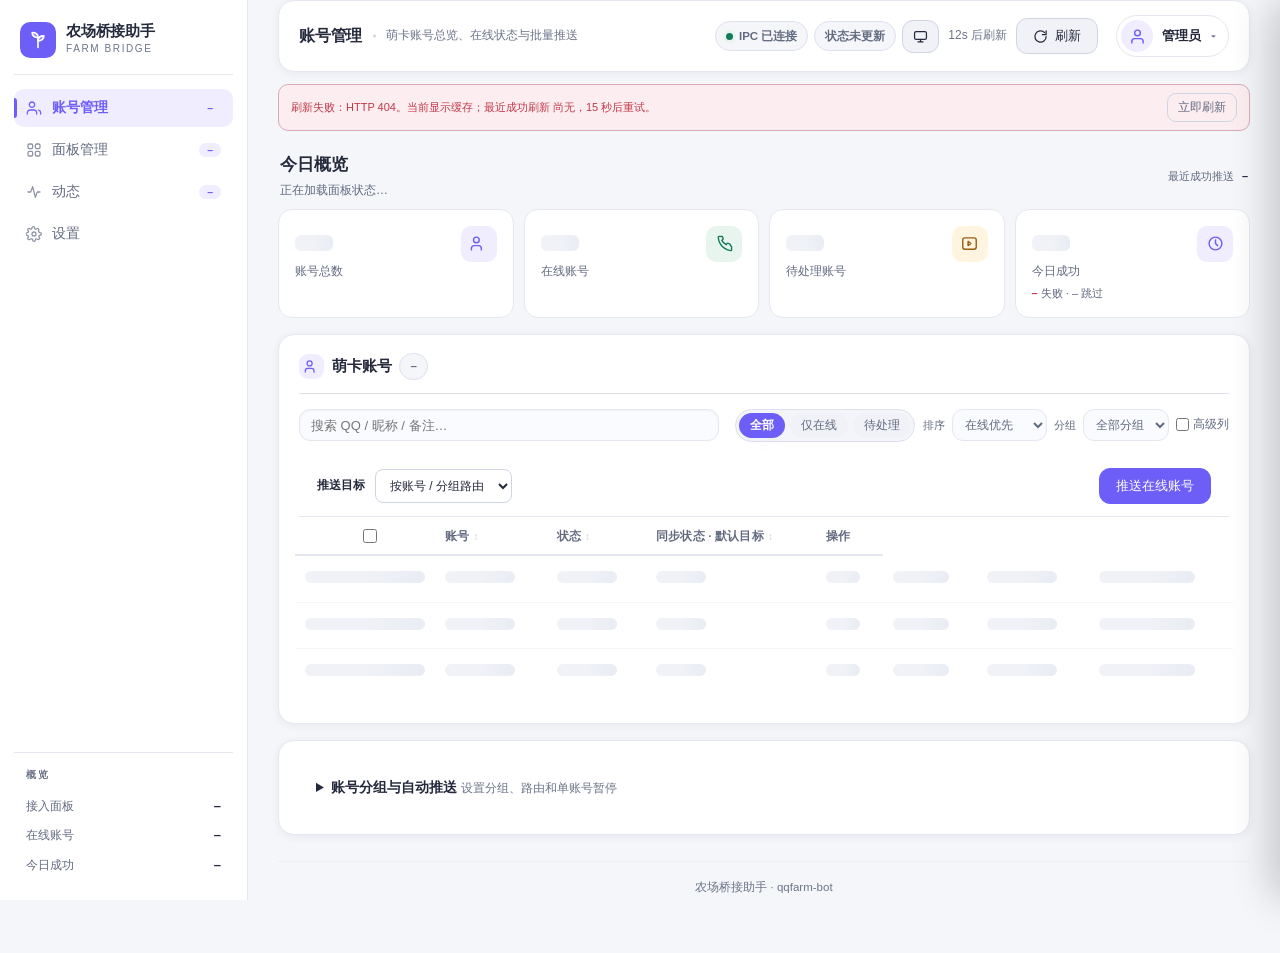
==== commit de76af78: "perf: release v3.11.0 progressive panel status compact views and adaptive polling" ====
--- a/web/index.html
+++ b/web/index.html
@@ -16,7 +16,7 @@
 <script>
 // Start the first read while the rest of the interface is parsed. Keep failures
 // handled until the normal loading UI is ready to display them.
-window.__adminInitialState=fetch('api/state?h=60',{cache:'no-store',signal:AbortSignal.timeout(20000)})
+window.__adminInitialState=fetch('api/state?view=accounts&h=60',{cache:'no-store',signal:AbortSignal.timeout(20000)})
  .then(async response=>{if(!response.ok)throw Error('HTTP '+response.status);const data=await response.json();if(data.error)throw Error(data.error);return{data}})
  .catch(error=>({error:error.message}));
 </script>
@@ -1354,15 +1354,18 @@
   return j
 }
 
-const panelHits = uin => (STATE?.panels||[]).map((p,i)=>({p,i,hit:(p.accounts||[]).find(a=>String(a.uin)===String(uin))})).filter(x=>x.hit)
+const panelAccountIndexes=new WeakMap()
+function panelAccount(p,uin){if(!p)return;let index=panelAccountIndexes.get(p);if(!index){index=new Map();for(const a of p.accounts||[]){const key=String(a.uin??a.qq??'');if(!index.has(key))index.set(key,a)}panelAccountIndexes.set(p,index)}return index.get(String(uin))}
+const panelHits=uin=>(STATE?.panels||[]).map((p,i)=>({p,i,hit:panelAccount(p,uin)})).filter(x=>x.hit)
 
 function syncStatus(g, s){
   const cfg=s.config||{}, p=s.panels?.[cfg.activePanel||0]
   const online=g.instances.some(a=>a.online)
   if(!cfg.enabled) return {label:'推送已暂停',cls:'n',pending:false}
   if(!cfg.panels?.length) return {label:'待配置面板',cls:'y',pending:online}
+  if(p?.checking) return {label:'面板检测中',cls:'n',pending:false}
   if(!p?.ok) return {label:'面板状态未知',cls:'y',pending:online}
-  const hit=(p.accounts||[]).find(a=>String(a.uin)===String(g.self_id))
+  const hit=panelAccount(p,g.self_id)
   if(hit?.running===false) return {label:'面板已停止',cls:'r',pending:true}
   if(!hit) return {label:online?'待推送':'离线 · 未接入',cls:online?'y':'n',pending:online}
   const limit=Number(cfg.staleHours)>0?Number(cfg.staleHours):48
@@ -1460,8 +1463,8 @@
 
   const android=g.instances.find(a=>(a.platform||'').toLowerCase().includes('android'))
   const panels=Array.isArray(s.panels)?s.panels:[]
-  const panelRows=panels.length?panels.map((p,i)=>({p,i})).sort((a,b)=>Number(a.p.ok)-Number(b.p.ok)).map(({p,i})=>{
-    const hit=(p.accounts||[]).find(a=>String(a.qq??a.uin??'')===String(g.self_id))
+  const panelRows=panels.length?panels.map((p,i)=>({p,i})).sort((a,b)=>Number(!b.p.ok&&!b.p.checking)-Number(!a.p.ok&&!a.p.checking)).map(({p,i})=>{
+    const hit=panelAccount(p,g.self_id)
     const canPush=Boolean(android&&android.online)
     const pushBtn=canPush?`<button class="mini-btn" data-dwpush="${i}" title="推送到该面板">${ICONS.upload}${hit?'重推':'推送'}</button>`:''
     if(!hit) return `<div class="dw-item"><span>${esc(p.label)}</span><span class="pill n">未接入</span>${pushBtn}</div>`
@@ -1606,6 +1609,7 @@
       if(!cfg.enabled) el.innerHTML='<span class="dot off"></span>推送未启用'
       else if(!panels.length) el.innerHTML='<span class="dot off"></span>无面板'
       else if(panels.some(p=>p.ok)) el.innerHTML=`<span class="dot on"></span>${panels.filter(p=>p.ok).length}/${panels.length} 面板正常`
+      else if(panels.some(p=>p.checking)) el.innerHTML='<span class="dot"></span>面板检测中'
       else el.innerHTML='<span class="dot off"></span>面板均不可达'
     })
     const alerts=panels.filter(p=>p.alert)
@@ -1640,11 +1644,12 @@
     set('greetSub', e=>e.textContent = !hasPanelCfg ? '还没有接入面板，账号 Code 暂时无处推送'
       : !cfg.enabled ? '推送未启用，面板已就绪'
       : alerts.length ? `${alerts.length} 个面板告警，需要尽快处理`
+      : panels.some(p=>p.checking) ? '面板正在后台检测，账号操作已就绪'
       : okPanels===panels.length ? '所有面板连接正常'
       : `${panels.length-okPanels} 个面板不可达`)
     // 侧栏底部概览（仅桌面端可见）
     set('sfPanels', e=>{ e.textContent=panels.length?`${okPanels}/${panels.length}`:'–'
-      e.className = !panels.length ? '' : (okPanels<panels.length ? 'err' : 'ok') })
+      e.className = !panels.length||panels.some(p=>p.checking) ? '' : (okPanels<panels.length ? 'err' : 'ok') })
     set('sfOnline', e=>e.textContent=online)
     set('sfPush', e=>e.textContent=s.stats?.todayOk||0)
     set('accountCount', e=>e.textContent=allGroups.length+' 个账号 · '+s.accounts.length+' 个实例')
@@ -1652,7 +1657,7 @@
 
     /* 账号表：按 QQ 分组，同 QQ 的多协议实例共用账号单元格 */
     const kw=(($('search')?.value)||'').trim().toLowerCase()
-    let groupList=collectGroups(s).filter(g=>
+    let groupList=allGroups.filter(g=>
       !kw||String(g.self_id).includes(kw)||g.nickname.toLowerCase().includes(kw)||g.remark.toLowerCase().includes(kw)
       ||g.instances.some(a=>(a.platform||'').toLowerCase().includes(kw)))
     const maxLevel=g=>Math.max(...g.instances.map(a=>Number(a.level)||0))
@@ -1811,10 +1816,7 @@
     }
 
     /* 面板列表 */
-    renderPanels(s)
-
-    /* 诊断 */
-    renderDiagnosis(s)
+    if(document.body.dataset.tab==='panels'){renderPanels(s);renderDiagnosis(s)}
 
     /* 设置 */
     if(!settingsDirty){
@@ -1919,6 +1921,7 @@
   const area=`M${pts[0][0].toFixed(1)} ${h-pad} `+pts.map(p=>`L${p[0].toFixed(1)} ${p[1].toFixed(1)}`).join(' ')+` L${pts[pts.length-1][0].toFixed(1)} ${h-pad} Z`
   return `<span class="panel-spark" title="最近 ${vals.length} 次延迟：${vals.join(' / ')} ms"><svg viewBox="0 0 ${w} ${h}" aria-hidden="true"><path class="sp-area" d="${area}"/><path class="sp-line" d="${line}"/></svg><span class="sp-ms">${vals[vals.length-1]}ms</span></span>`
 }
+const panelMsObserved={}
 function renderPanels(s){
   const el=$('panelList'); if(!el) return
   const cfg=s.config||{}, panels=Array.isArray(s.panels)?s.panels:[]
@@ -1930,12 +1933,13 @@
   rows.forEach(p=>{
     if(!p.ok||!Number(p.ms)) return
     const k=p.baseUrl||p.label||'panel'
+    const signature=String(p.checkedAt||s.now)+':'+p.ms;if(panelMsObserved[k]===signature)return;panelMsObserved[k]=signature
     const arr=panelMsHist[k]||(panelMsHist[k]=[])
     arr.push(Number(p.ms)); if(arr.length>24) arr.shift()
   })
   const html=rows.map((p,i)=>({p,i})).sort((a,b)=>Number(a.p.ok)-Number(b.p.ok)).map(({p,i})=>{
     const isActive=i===active
-    const status=p.ok
+    const status=p.checking?`<span class="status-chip"><span class="dot"></span>后台检测中</span>`:p.ok
       ?`<span class="status-chip ok"><span class="dot"></span>正常</span>`
       :`<span class="status-chip err" title="${esc(p.error||'不可达')}"><span class="dot"></span>${esc((p.error||'不可达').slice(0,20))}</span>`
     const spark=p.ok?sparklineSvg(panelMsHist[p.baseUrl||p.label||'panel']):''
@@ -1950,7 +1954,7 @@
     const codeText=a=>a.running===false?'已停止':'已接入'
     const accChips=(p.accounts||[]).slice(0,8).map(a=>
       `<span class="pill ${a.running===false?'y':(a.hasCode?'g':'n')}" title="${esc(a.name||a.uin)}${a.running===false?'（已停止）':(a.running?'（运行中）':'')}">${esc(a.uin)} · ${esc(codeText(a))}</span>`).join('')
-    return `<div class="panel-card ${isActive?'active':''}">
+    return `<div class="panel-card ${isActive?'active':''}" data-panel-url="${esc(p.baseUrl)}" tabindex="-1">
       <div class="panel-top">
         <button class="star ${isActive?'on':''}" data-act="active" data-i="${i}" title="${isActive?'当前推送目标':'设为推送目标'}">${ICONS.star}</button>
         <div class="panel-heading">
@@ -1968,13 +1972,14 @@
 
         <span class="panel-check">最近检查 ${p.checkedAt?new Date(p.checkedAt).toLocaleTimeString('zh-CN',{hour12:false}):'尚未检查'}</span>
       </div>
+      ${!p.ok&&!p.checking&&p.failureHint?`<div class="panel-failure-hint" role="note">${esc(p.failureHint)}</div>`:''}
       ${accChips?`<div class="panel-accs"><span class="panel-accs-label">面板账号</span><div class="panel-accs-scroll">${accChips}</div></div>`:''}
       <div class="panel-actions">
         <button class="mini-btn" data-act="test" data-i="${i}" title="测试面板连通性（登录 + 拉取账号）">${ICONS.link}重新检测</button>
         <button class="mini-btn" data-act="push" data-i="${i}" title="推送全部在线安卓账号到此面板">${ICONS.upload}推送到此</button>
         <a class="mini-btn" href="${esc(p.baseUrl)}" target="_blank" rel="noopener" title="打开面板">${ICONS.link}打开</a>
         <span class="panel-actions-gap"></span>
-        <button class="mini-btn" data-act="edit" data-i="${i}" title="编辑面板">${ICONS.edit}${p.authBlocked||p.hasAuth===false?'更新凭据':'编辑'}</button>
+        <button class="mini-btn" data-act="edit" data-i="${i}" title="编辑面板">${ICONS.edit}${p.failureKind==='auth'||p.authBlocked||p.hasAuth===false?'更新凭据':'编辑'}</button>
         <button class="mini-btn danger" data-act="del" data-i="${i}" title="删除面板">${ICONS.trash}删除</button>
       </div>
     </div>`
@@ -2132,23 +2137,29 @@
   BUSY=false;load()
 }
 
-let LOAD_PROMISE=null
+let LOAD_PROMISE=null, POLL_FAILURES=0
+function refreshSeconds(s,failures=0){
+ if(failures)return Math.min(120,15*Math.pow(2,failures-1))
+ if(s?.sources?.accountsRefreshing||s?.sources?.panelsRefreshing||(s?.panels||[]).some(p=>p.checking))return 2
+ const active=s?.task_summary?.active??(s?.tasks||[]).filter(t=>['queued','running','retry_wait'].includes(t.status)).length
+ return active?3:30
+}
 async function load(){
- if(LOAD_PROMISE) return LOAD_PROMISE
+ if(LOAD_PROMISE)return LOAD_PROMISE
  LOAD_PROMISE=(async()=>{try{
-  let j
-  const initial=window.__adminInitialState;delete window.__adminInitialState
+  let j;const initial=window.__adminInitialState;delete window.__adminInitialState
   if(initial){const result=await initial;if(result.error)throw Error(result.error);j=result.data}
-  else{const res=await fetch('api/state?h='+historyLimit,{cache:'no-store',signal:AbortSignal.timeout(20000)});if(!res.ok)throw Error('HTTP '+res.status);j=await res.json();if(j.error)throw Error(j.error)}
-  set('accErr',e=>e.textContent='');render(j);markFreshness(true,j)
- }catch(e){markFreshness(false,null,e.message)}finally{LOAD_PROMISE=null}})()
+  else{const view=document.body.dataset.tab||'accounts',res=await fetch('api/state?view='+encodeURIComponent(view)+'&h='+historyLimit,{cache:'no-store',signal:AbortSignal.timeout(20000)});if(!res.ok)throw Error('HTTP '+res.status);j=await res.json();if(j.error)throw Error(j.error)}
+  POLL_FAILURES=0;SECONDS=refreshSeconds(j);set('accErr',e=>e.textContent='');render(j);markFreshness(true,j)
+ }catch(e){POLL_FAILURES++;SECONDS=refreshSeconds(null,POLL_FAILURES);markFreshness(false,null,e.message)}finally{LOAD_PROMISE=null}})()
  return LOAD_PROMISE
 }
 setInterval(()=>{
-  SECONDS-=1
-  if(SECONDS<=0){SECONDS=15;load()}
-  set('countdown', e => e.textContent=BUSY?'推送中…':`${SECONDS}s 后刷新`)
+ if(document.hidden){set('countdown',e=>e.textContent='后台已暂停刷新');return}
+ if(!LOAD_PROMISE){SECONDS--;if(SECONDS<=0)load()}
+ set('countdown',e=>e.textContent=BUSY?'推送中…':LOAD_PROMISE?'正在刷新…':SECONDS+'s 后刷新')
 },1000)
+document.addEventListener('visibilitychange',()=>{if(!document.hidden){SECONDS=0;load()}})
 
 set('btnReload', b => b.onclick=()=>{set('accErr',e=>e.textContent='');load()})
 set('search', b => b.oninput=()=>STATE&&render(STATE))
--- a/web/enhancements.css
+++ b/web/enhancements.css
@@ -156,3 +156,5 @@
  html {scroll-behavior:auto}
  *,*::before,*::after {animation:none!important;transition:none!important}
 }
+
+.panel-failure-hint,.task-help{padding:10px 12px;background:var(--warn-soft);border-radius:10px;line-height:1.6;margin:10px 0;overflow-wrap:anywhere}.task-help{display:flex;gap:12px;align-items:center;justify-content:space-between}.task-help .mini-btn{flex-shrink:0}@media(max-width:640px){.task-help{align-items:flex-start;flex-direction:column}}
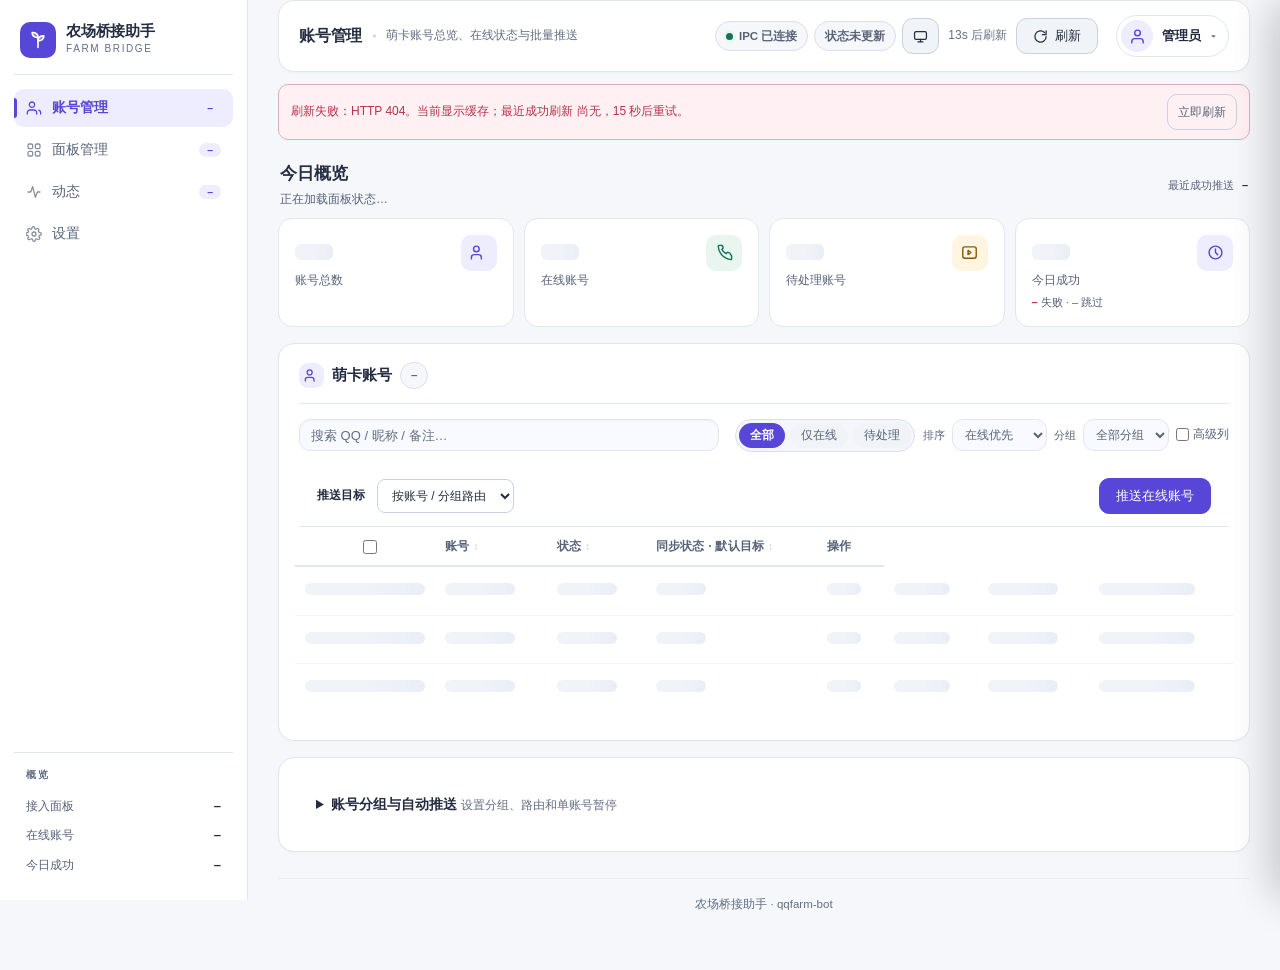
==== commit a7edf6d8: "perf: release v3.12.0 final UI palette layout and account refresh polish" ====
--- a/web/index.html
+++ b/web/index.html
@@ -1422,7 +1422,7 @@
       const plat=(a.platform||'').toLowerCase(), isAndroid=plat.includes('android')
       const codePills=syncMarkup(g,s)
       const pushBtn=a.online&&isAndroid
-        ? `<button class="mini-btn btnPush" data-self="${a.self_id}" data-proto="${a.protocol_id}" data-nick="${esc(a.nickname||'')}">${ICONS.upload}推送</button>`
+        ? `<button class="mini-btn btnPush" data-self="${a.self_id}" data-proto="${a.protocol_id}" data-nick="${esc(a.nickname||'')}" title="按上方推送目标创建任务">${ICONS.upload}推送</button>`
         : (a.online?'<span class="faint">协议不支持</span>':'')
       const cardKey=`${a.self_id}:${a.protocol_id}`
       const canSelect=a.online&&isAndroid
@@ -1592,6 +1592,13 @@
   set('donutPct', e => e.textContent = total?Math.round(online/total*100)+'%':'–')
 }
 
+let lastAccountViewKey=''
+function accountViewKey(s){
+ const cfg=s.config||{},now=Number(s.now)||Date.now(),limit=(Number(cfg.staleHours)>0?Number(cfg.staleHours):48)*3600000
+ const accounts=(s.accounts||[]).map(a=>[a.self_id,a.protocol_id,a.nickname,a.remark,a.online,a.platform,a.protocol_version,a.level,a.friend_count,a.group_count,a.code_age_ms==null?null:Math.round(now-a.code_age_ms),a.code_age_ms!=null&&a.code_age_ms>limit])
+ const panels=(s.panels||[]).map(p=>[p.baseUrl,p.ok,!!p.checking,(p.accounts||[]).map(a=>[a.uin??a.qq,a.running,a.hasCode,a.name,a.platform])])
+ return JSON.stringify([accounts,panels,cfg.enabled,cfg.activePanel,cfg.staleHours,cfg.panels,s.routing,accountMedia.matches,accFilter,accSort,accSortDir,$('search')?.value,$('groupFilter')?.value,[...selected].sort()])
+}
 function render(s){
   try {
     STATE=s
@@ -1655,6 +1662,8 @@
     set('accountCount', e=>e.textContent=allGroups.length+' 个账号 · '+s.accounts.length+' 个实例')
     renderDonut(online,allGroups.length)
 
+    const nextAccountViewKey=accountViewKey(s)
+    if(nextAccountViewKey!==lastAccountViewKey){
     /* 账号表：按 QQ 分组，同 QQ 的多协议实例共用账号单元格 */
     const kw=(($('search')?.value)||'').trim().toLowerCase()
     let groupList=allGroups.filter(g=>
@@ -1706,7 +1715,7 @@
           const farmCell=syncMarkup(g,s)
           const action=a.online
             ?(isAndroid
-              ?`<button class="mini-btn btnPush" data-self="${a.self_id}" data-proto="${a.protocol_id}" data-nick="${esc(a.nickname||'')}" title="推送到当前面板">${ICONS.upload}推送</button>`
+              ?`<button class="mini-btn btnPush" data-self="${a.self_id}" data-proto="${a.protocol_id}" data-nick="${esc(a.nickname||'')}" title="按上方推送目标创建任务">${ICONS.upload}推送</button>`
               :'<span class="faint" title="仅 Android 协议支持农场 Code">协议不支持</span>')
             :'<span class="faint">—</span>'
           const rowKey=`${a.self_id}:${a.protocol_id}`
@@ -1748,7 +1757,7 @@
             val?selected.add(c.dataset.key):selected.delete(c.dataset.key)
           }
           lastCheckIdx=idx
-          updateBulk()
+      
         }
       })
       tb.querySelectorAll('.btnPush').forEach(b=>b.onclick=()=>pushOne(b))
@@ -1764,6 +1773,12 @@
     /* Only build the currently visible account representation. */
     if(accountMedia.matches)renderAccountCards(groupList,s,emptyMsg)
     else setHTML('accountCards','')
+    updateBulk()
+
+      const root=accountMedia.matches?$('accountCards'):$('accounts')
+      // Do not mark a deferred edit as rendered. Reconcile when the editor closes.
+      if(!root?.contains(document.activeElement)||!document.activeElement.matches('input,textarea'))lastAccountViewKey=nextAccountViewKey
+    }
     updateBulk()
 
     /* 动态流 */
@@ -2109,16 +2124,23 @@
   txt.onclick=e=>{ e.stopPropagation(); open() }
   function open(){
     if(cell.querySelector('input')) return
+    lastAccountViewKey='';accountHTML.delete(cell.closest('#accounts')||cell.closest('#accountCards'))
     const current=txt.querySelector('.add')?'':txt.textContent
     cell.innerHTML=`<input type="text" maxlength="20" value="${esc(current)}" placeholder="备注">
       <span class="ok" title="保存">${ICONS.ok}</span><span class="no" title="取消">${ICONS.err}</span>`
     const input=cell.querySelector('input')
     input.focus(); input.select()
+    let saving=false
     const done=async(save)=>{
+      if(saving)return
       const value=input.value.trim()
-      if(!save){ render(STATE); return }
-      try{ await post('api/remarks',{self_id:Number(selfId),remark:value}); toast(value?'备注已保存':'备注已清除') }
-      catch(e){ toast('备注保存失败：'+e.message,false); render(STATE) }
+      if(!save){input.blur();lastAccountViewKey='';render(STATE);return}
+      saving=true;input.readOnly=true
+      try{
+        await post('api/remarks',{self_id:Number(selfId),remark:value})
+        input.blur();lastAccountViewKey='';render(STATE);toast(value?'备注已保存':'备注已清除')
+      }catch(e){toast('备注保存失败：'+e.message,false);input.readOnly=false;input.focus()}
+      finally{saving=false}
     }
     cell.querySelector('.ok').onclick=()=>done(true)
     cell.querySelector('.no').onclick=()=>done(false)
--- a/web/enhancements.css
+++ b/web/enhancements.css
@@ -7,7 +7,7 @@
 body:not(.advanced-accounts) :is(.c-level,.c-social,.c-proto,.acc-meta){display:none}.account-controls{gap:8px}.account-controls .search{flex:1 1 200px}.account-toolbar .account-heading{gap:8px}.head-right{flex-wrap:wrap}body .panel-grid{grid-template-columns:repeat(2,minmax(0,1fr))}.panel-card{min-width:0}.panel-actions{flex-wrap:wrap}.panel-meta{flex-wrap:wrap}.panel-title,.panel-url{overflow-wrap:anywhere}.status-chip.err{max-width:100%;white-space:normal;word-break:break-word}
 .routing-card{margin-top:16px}.routing-card summary{cursor:pointer;padding:17px;font-weight:650;list-style-position:inside}.routing-card summary .faint{font-weight:400;font-size:12px}.routing-inner{padding:0 18px 18px}.route-new,.group-route,.route-save{display:flex;gap:12px;align-items:center;flex-wrap:wrap;margin:12px 0}.route-new input{width:220px}.group-route{padding:12px;background:var(--bg2);border-radius:10px;justify-content:space-between}.group-route strong{min-width:100px}.group-route label{display:flex;align-items:center;gap:10px;flex:1}.group-route select{min-width:160px;max-width:300px}.policy-scroll{max-height:600px;overflow:auto}.policy-row{display:grid;grid-template-columns:minmax(130px,1.1fr) minmax(110px,1fr) minmax(160px,1.4fr) minmax(110px,1fr);gap:15px;padding:14px 0;border-bottom:1px solid var(--line);align-items:center}.policy-row label{display:flex;flex-direction:column;gap:5px;font-size:12px}.policy-row .pause-label{flex-direction:row;align-items:center}.policy-row small{font-size:10px;color:var(--muted)}.route-save{justify-content:flex-end}#routingStatus{font-size:12px;color:var(--accent)}
 :is(.routing-inner,.target-toolbar,.task-toolbar,.history-query,.setup-wizard) :is(input:not([type=checkbox]),select){border:1px solid var(--line2);border-radius:8px;background:var(--card);color:var(--text);padding:8px 10px;font:inherit;font-size:12px;max-width:100%;min-width:0}:is(select,input,button):focus-visible{outline:2px solid var(--accent);outline-offset:2px}select[multiple]{min-height:68px}select[multiple] option:checked{background:var(--accent-soft);color:var(--text)}
-#legacyHistory{display:none}.task-toolbar{display:flex;align-items:center;gap:10px;flex-wrap:wrap;padding:12px 18px}.task-list{display:grid;grid-template-columns:repeat(2,minmax(0,1fr));gap:12px;padding:0 18px 18px}.task-list>.empty{grid-column:1/-1}.task-item{padding:14px;border:1px solid var(--line);border-radius:12px;min-width:0}.task-top,.task-actions{display:flex;align-items:center;justify-content:space-between;gap:8px}.task-top{margin-bottom:6px;flex-wrap:wrap}.task-top strong{font-size:13px}.task-top strong .faint{font-size:11px;font-weight:400}.task-stage{display:flex;align-items:center;gap:8px;margin:9px 0;font-size:12px}.task-stage progress{width:60px;height:5px;accent-color:var(--accent);flex-shrink:0}.task-error{font-size:12px;color:var(--err);overflow-wrap:anywhere;margin:5px 0}.task-actions{margin-top:12px;flex-wrap:wrap}.task-actions time{font-size:10px}.history-query{display:flex;gap:10px;align-items:flex-end;flex-wrap:wrap;padding:15px 18px}.history-query label{display:flex;flex-direction:column;gap:5px;font-size:12px;flex:1 1 140px}.history-query label input,.history-query label select{width:100%}.history-query .btn{align-self:flex-end}.history-results{padding:0 18px}.history-item{padding:13px 0;border-bottom:1px solid var(--line);overflow-wrap:anywhere}.history-item time{font-size:11px;display:block;margin-bottom:5px}.history-item .faint{font-size:12px}.history-pager{display:flex;align-items:center;justify-content:center;gap:16px;padding:18px;font-size:12px}.diagnosis-item{display:flex;align-items:center;justify-content:space-between;gap:14px;padding:12px 18px;border-bottom:1px solid var(--line);font-size:12px}.diagnosis-item button{flex-shrink:0}#cfg input:disabled{opacity:.55;background:var(--bg2);cursor:not-allowed}#cfg .switch:has(input:disabled){opacity:.5}#cfg .settings-group{gap:12px}#cfg .settings-group:first-of-type{grid-column:1/-1}
+#legacyHistory{display:none}.task-toolbar{display:flex;align-items:center;gap:10px;flex-wrap:wrap;padding:12px 18px}.task-list{display:grid;grid-template-columns:repeat(2,minmax(0,1fr));gap:12px;padding:0 18px 18px}.task-list>.empty{grid-column:1/-1}.task-item{padding:14px;border:1px solid var(--line);border-radius:12px;min-width:0}.task-top,.task-actions{display:flex;align-items:center;justify-content:space-between;gap:8px}.task-top{margin-bottom:6px;flex-wrap:wrap}.task-top strong{font-size:13px}.task-top strong .faint{font-size:11px;font-weight:400}.task-stage{display:flex;align-items:center;gap:8px;margin:9px 0;font-size:12px}.task-stage progress{width:60px;height:5px;accent-color:var(--accent);flex-shrink:0}.task-error{font-size:12px;color:var(--err);overflow-wrap:anywhere;margin:5px 0}.task-actions{margin-top:12px;flex-wrap:wrap}.task-actions time{font-size:10px}.history-query{display:flex;gap:10px;align-items:flex-end;flex-wrap:wrap;padding:15px 18px}.history-query label{display:flex;flex-direction:column;gap:5px;font-size:12px;flex:1 1 140px}.history-query label input,.history-query label select{width:100%}.history-query .btn{align-self:flex-end}.history-results{padding:0 18px}.history-item{padding:13px 0;border-bottom:1px solid var(--line);overflow-wrap:anywhere}.history-item time{font-size:11px;display:block;margin-bottom:5px}.history-item .faint{font-size:12px}.history-pager{display:flex;align-items:center;justify-content:center;gap:16px;padding:18px;font-size:12px}.diagnosis-item{display:flex;align-items:center;justify-content:space-between;gap:14px;padding:12px 18px;border-bottom:1px solid var(--line);font-size:12px}.diagnosis-item button{flex-shrink:0}#cfg input:disabled{opacity:.55;background:var(--bg2);cursor:not-allowed}#cfg .switch:has(input:disabled){opacity:.5}#cfg .settings-group{gap:12px}#cfg .settings-group:first-of-type{grid-column:auto}
 .setup-wizard{width:min(540px,calc(100vw - 30px));max-height:90dvh;overflow:auto;padding:24px;border:1px solid var(--line);border-radius:18px;background:var(--card);color:var(--text);box-shadow:0 28px 90px #0003}.setup-wizard::backdrop{background:#19132688;backdrop-filter:blur(3px)}.wizard-heading{display:flex;align-items:center;justify-content:space-between;gap:12px}.wizard-heading h2{font-size:19px;margin:0}.wizard-steps{display:flex;gap:10px;list-style-position:inside;justify-content:space-between;padding:15px 0;color:var(--muted);font-size:12px;border-bottom:1px solid var(--line)}.wizard-steps .current{color:var(--accent);font-weight:650}.setup-wizard label{display:flex;flex-direction:column;gap:8px;margin:16px 0;font-size:13px}.setup-wizard input,.setup-wizard select{width:100%;min-height:40px}.setup-wizard section{padding:8px 0;line-height:1.7}.setup-wizard section[hidden],.setup-wizard label[hidden]{display:none}.wizard-error{color:var(--err);font-size:12px;min-height:18px}.wizard-footer{display:flex;justify-content:space-between;border-top:1px solid var(--line);padding-top:16px}.setup-wizard p{overflow-wrap:anywhere}.task-list .empty{padding:30px}
 @media(max-width:1100px){.policy-row{grid-template-columns:1fr 1fr}.target-toolbar .faint{flex-basis:180px}.task-list{grid-template-columns:1fr}}
 @media(max-width:760px){body .panel-grid{grid-template-columns:1fr}.task-list{grid-template-columns:1fr}.target-toolbar{padding:12px}.history-query{padding:12px}.history-query label{flex-basis:calc(50% - 10px)}}
@@ -21,24 +21,26 @@
 }
 /* 3.8.1: one brand, neutral surfaces, compact account controls. */
 :root[data-theme='light'] {
- --bg:#f5f6fa;--bg2:#fafbfe;--card:#fff;--card2:#f0f2f7;--hover:#e9ecf4;
- --line:#e4e7ef;--line2:#cfd5e2;--text:#25293c;--muted:#626a80;--faint:#6c7489;
- --accent:#6d5ef7;--accent-2:#5948df;--accent-3:#8b7ff9;--violet:var(--accent);
- --accent-soft:#efedff;--violet-soft:var(--accent-soft);--ok:#13795b;--ok-soft:#e8f5ee;
- --warn:#956014;--warn-soft:#fff4df;--err:#c13949;--err-soft:#fceef0;
- --ring:#968bf9;--row-hover:#f7f8fc;--brand-grad:#6d5ef7;--on-brand:#fff;
- --shadow:0 2px 8px #202b4610;--card-grad:var(--card);--avatar-shadow:none;
- --accent-glow:#6d5ef71a;--accent-glow-strong:#6d5ef728;
+ --bg:#f5f7fb;--bg2:#f9faff;--card:#fff;--card2:#f0f3f8;--hover:#e9eef6;
+ --line:#e1e6ef;--line2:#c8d1df;--text:#232c40;--muted:#566379;--faint:#626e83;
+ --accent:#5746d8;--accent-2:#4635ba;--accent-3:#796bea;--violet:var(--accent);
+ --accent-soft:#eeecff;--violet-soft:var(--accent-soft);--ok:#107354;--ok-soft:#e9f6ef;
+ --warn:#86590d;--warn-soft:#fff5e0;--err:#b73249;--err-soft:#fff0f3;--blue:#305fa8;--blue-soft:#edf3ff;
+ --primary:#5746d8;--primary-hover:#4635ba;--on-primary:#fff;--brand-color:#5746d8;
+ --ring:#5746d8;--row-hover:#f6f8fc;--brand-grad:var(--brand-color);--on-brand:#fff;
+ --shadow:0 1px 3px #17264208;--card-grad:var(--card);--avatar-shadow:none;
+ --accent-glow:#5746d814;--accent-glow-strong:#5746d820;
 }
 :root[data-theme='dark'] {
- --bg:#11131b;--bg2:#171a25;--card:#1c202d;--card2:#252a3a;--hover:#2c3346;
- --line:#30374a;--line2:#46516a;--text:#eff1fa;--muted:#b0b8ce;--faint:#a1aac1;
- --accent:#aea4ff;--accent-2:#978afc;--accent-3:#c4bdff;--violet:var(--accent);
- --accent-soft:#2d294b;--violet-soft:var(--accent-soft);--ok:#72d5aa;--ok-soft:#203c33;
- --warn:#efc079;--warn-soft:#433723;--err:#ff9ba9;--err-soft:#432b34;
- --ring:#aea4ff;--row-hover:#232838;--brand-grad:#6d5ef7;--on-brand:#fff;--switch-on-knob:#fff;
- --shadow:0 2px 8px #0002;--card-grad:var(--card);--avatar-shadow:none;
- --accent-glow:#978afc1a;--accent-glow-strong:#978afc28;
+ --bg:#101722;--bg2:#141e2d;--card:#192334;--card2:#222f43;--hover:#2b3a50;
+ --line:#344258;--line2:#50617c;--text:#edf2fa;--muted:#bcc7d9;--faint:#aab7cd;
+ --accent:#b4a9ff;--accent-2:#c8c0ff;--accent-3:#d4ceff;--violet:var(--accent);
+ --accent-soft:#302d51;--violet-soft:var(--accent-soft);--ok:#83deb6;--ok-soft:#193e35;
+ --warn:#f0c783;--warn-soft:#443724;--err:#ffa6b5;--err-soft:#452c3a;--blue:#a8c9ff;--blue-soft:#243a57;
+ --primary:#b4a9ff;--primary-hover:#c8c0ff;--on-primary:#1d163d;--brand-color:#5746d8;
+ --ring:#b4a9ff;--row-hover:#202d41;--brand-grad:var(--brand-color);--on-brand:#fff;--switch-on-knob:#1d163d;
+ --shadow:0 1px 3px #0002;--card-grad:var(--card);--avatar-shadow:none;
+ --accent-glow:#b4a9ff14;--accent-glow-strong:#b4a9ff20;
 }
 body {background:var(--bg);transition:background-color .18s,color .18s}
 header {background:var(--card);border-radius:16px;box-shadow:var(--shadow)}
@@ -47,13 +49,13 @@
 .panel-card:hover,.acc-card:hover {border-color:var(--line2);box-shadow:none}
 .panel-card.active {border-color:var(--accent);box-shadow:inset 0 0 0 1px var(--accent-soft)}
 .panel-card::before {display:none}
-.logo,.side-brand .sb-logo {background:#6d5ef7;box-shadow:none}
+.logo,.side-brand .sb-logo {background:var(--brand-color);box-shadow:none}
 .head-actions .avatar {box-shadow:none}
 .head-actions .avatar .av {background:var(--accent-soft);color:var(--accent);box-shadow:none}
 .who>.avatar,.acc-head>.avatar {background:var(--accent-soft);color:var(--accent);box-shadow:none;border:0;padding:0;margin:0}
 .btn,.mini-btn,.chip,.tab,.card,.panel-card,.acc-card {transition:background-color .18s,border-color .18s,color .18s,box-shadow .18s}
-.btn.primary {background:#6d5ef7;border-color:#6d5ef7;color:#fff;box-shadow:none}
-.btn.primary:hover {background:#5948df;border-color:#5948df;box-shadow:none;filter:none;transform:none}
+.btn.primary {background:var(--primary);border-color:var(--primary);color:var(--on-primary);box-shadow:none}
+.btn.primary:hover {background:var(--primary-hover);border-color:var(--primary-hover);box-shadow:none;filter:none;transform:none}
 .btn:disabled,.mini-btn:disabled {box-shadow:none;transform:none}
 .btn,.mini-btn {font-weight:550}
 .tab.active {color:var(--accent);background:var(--accent-soft);box-shadow:none}
@@ -158,3 +160,59 @@
 }
 
 .panel-failure-hint,.task-help{padding:10px 12px;background:var(--warn-soft);border-radius:10px;line-height:1.6;margin:10px 0;overflow-wrap:anywhere}.task-help{display:flex;gap:12px;align-items:center;justify-content:space-between}.task-help .mini-btn{flex-shrink:0}@media(max-width:640px){.task-help{align-items:flex-start;flex-direction:column}}
+
+/* Release polish: consistent hierarchy, keyboard focus and touch controls. */
+body{font-variant-numeric:tabular-nums}
+header{backdrop-filter:none;-webkit-backdrop-filter:none;animation:none}
+.card,.panel-card,.acc-card,.settings-group{border-color:var(--line);background:var(--card);box-shadow:none}
+.card{box-shadow:var(--shadow)}
+.card-head{border-bottom-color:var(--line);padding-bottom:14px}
+.card-head h2{font-size:15px;font-weight:650;letter-spacing:0}
+.freshness{background:transparent;border:0;padding:2px 0;margin:12px 0;color:var(--muted);font-size:12px}
+.freshness.stale{border:1px solid color-mix(in srgb,var(--err) 30%,var(--line));padding:9px 12px;background:var(--err-soft)}
+.btn,.mini-btn{min-height:36px;border-radius:10px;line-height:1.4}
+.btn:focus-visible,.mini-btn:focus-visible,.chip:focus-visible,.tab:focus-visible,summary:focus-visible,a:focus-visible{outline:2px solid var(--ring);outline-offset:3px}
+button:disabled{cursor:not-allowed}
+input::placeholder,textarea::placeholder{color:var(--faint);opacity:1}
+.btn.primary:focus-visible{outline-offset:3px}
+.table-wrap th{background:var(--card2);color:var(--muted);font-size:12px}
+.table-wrap tbody td{padding-top:13px;padding-bottom:13px}
+.table-wrap tbody tr.group-online{border-left:2px solid color-mix(in srgb,var(--ok) 48%,var(--line))}
+.who .nick,.acc-id .nick{font-weight:650;letter-spacing:0}
+.pill,.badge{box-shadow:none}.pill.n{background:var(--card2);color:var(--muted);border-color:var(--line)}
+.panel-card.active{border-color:color-mix(in srgb,var(--accent) 65%,var(--line));box-shadow:inset 3px 0 0 var(--accent)}
+.panel-card .panel-title{font-size:15px;font-weight:650}
+.panel-actions{gap:8px;padding-top:12px;border-top:1px solid var(--line);margin-top:12px}
+.panel-actions .mini-btn{font-size:12px;flex:0 1 auto}
+.panel-failure-hint,.task-help{border:1px solid color-mix(in srgb,var(--warn) 18%,var(--line));color:var(--text)}
+.task-list{padding-top:6px}.task-top strong{font-size:14px}.task-actions time{font-size:11px;color:var(--muted)}
+#cfg{gap:18px;align-items:stretch}
+#cfg .settings-group{padding:18px;gap:15px 14px;border-radius:12px;background:var(--bg2)}
+#cfg .settings-group legend{font-size:14px;font-weight:650}
+#cfg .field small{font-size:12px;line-height:1.7;color:var(--muted)}
+#cfg label{font-size:13px;color:var(--muted)}
+#cfg input:not([type=checkbox]){min-height:40px}
+.settings-tools{margin-top:24px;padding-top:18px}
+.settings-tools .hint-row{gap:8px}.settings-tools .faint{line-height:1.7}
+.save-row{gap:10px}
+@media(min-width:1280px){.account-controls{row-gap:12px}.target-toolbar{gap:12px}.account-heading{align-items:flex-start}.account-heading .head-right{margin-left:auto}}
+@media(min-width:641px) and (max-width:1100px){body .panel-grid{grid-template-columns:minmax(0,1fr)}}
+@media(max-width:640px){
+ .freshness{font-size:11px;margin:8px 0}.freshness .mini-btn{min-height:34px}
+ .stats .stat[data-stat]{min-height:84px}.stats .stat[data-stat] .lbl{font-size:11px}
+ .account-controls .acc-filter .chip{min-height:34px;font-size:12px;padding:6px 9px}
+ .filter-toggle{min-height:36px;font-size:12px}
+ .target-toolbar label{font-size:12px}.target-toolbar select{font-size:13px;min-height:38px}
+ .target-toolbar .btn{min-height:38px;font-size:13px}
+ .acc-card{padding:13px}.acc-id .qq{font-size:12px}.acc-card .mini-btn{min-height:38px}
+ .acc-inst .acc-row{gap:8px}.acc-card .sub-note{line-height:1.6}
+ .panel-actions .mini-btn{min-height:38px;flex:1 1 auto}
+ #cfg .settings-group{padding:13px;gap:14px 10px;grid-template-columns:96px minmax(0,1fr)}
+ #cfg .field small{font-size:11.5px}#cfg label{font-size:12px}
+ .history-query{gap:12px}.history-query label{flex-basis:140px}
+ .task-list{padding-left:0;padding-right:0}.task-item{padding:13px}.task-actions .mini-btn{min-height:38px}
+ .tabs{background:var(--card);box-shadow:0 -1px 0 var(--line);backdrop-filter:none;-webkit-backdrop-filter:none}
+}
+@media(max-width:359px){.stats .stat[data-stat]{min-height:76px}.account-controls .acc-filter .chip{font-size:11px;padding-left:8px;padding-right:8px}}
+
+.tab-panel.active,.acc-card,.panel-card{animation:none}
